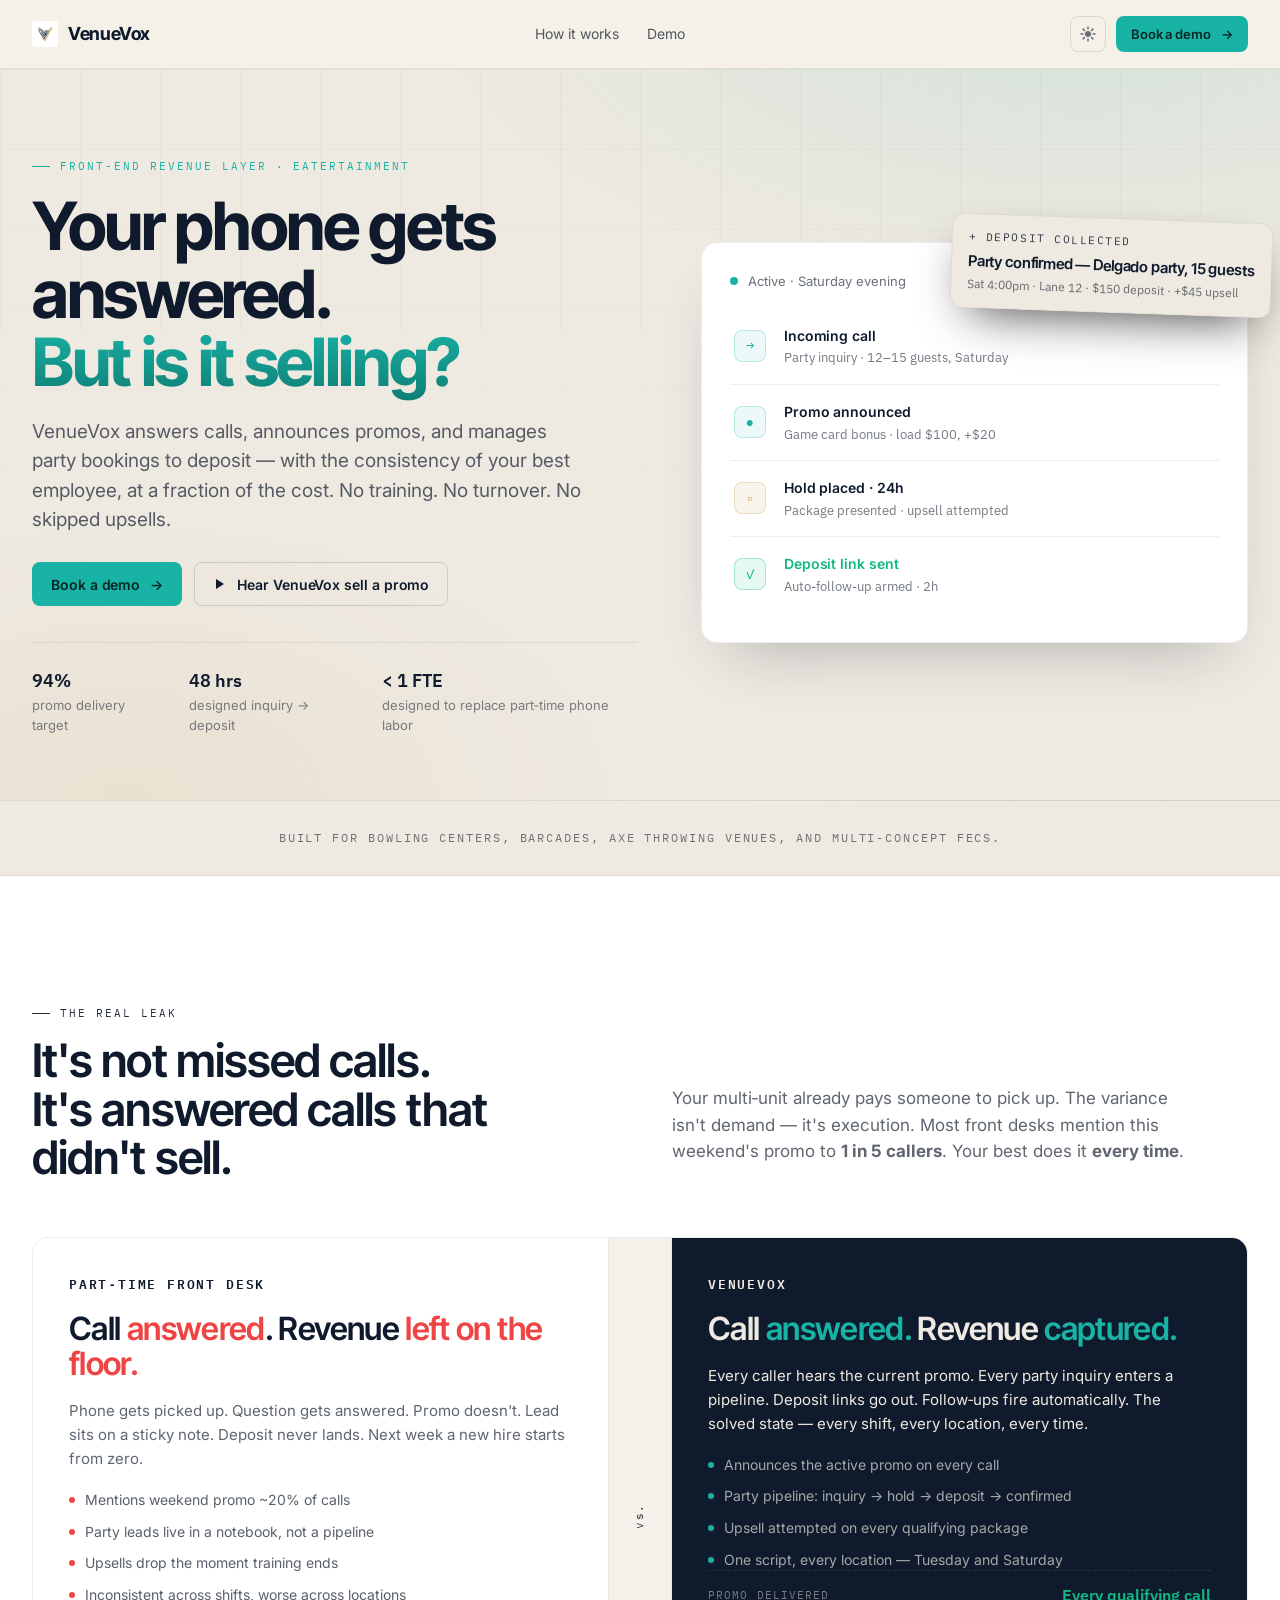
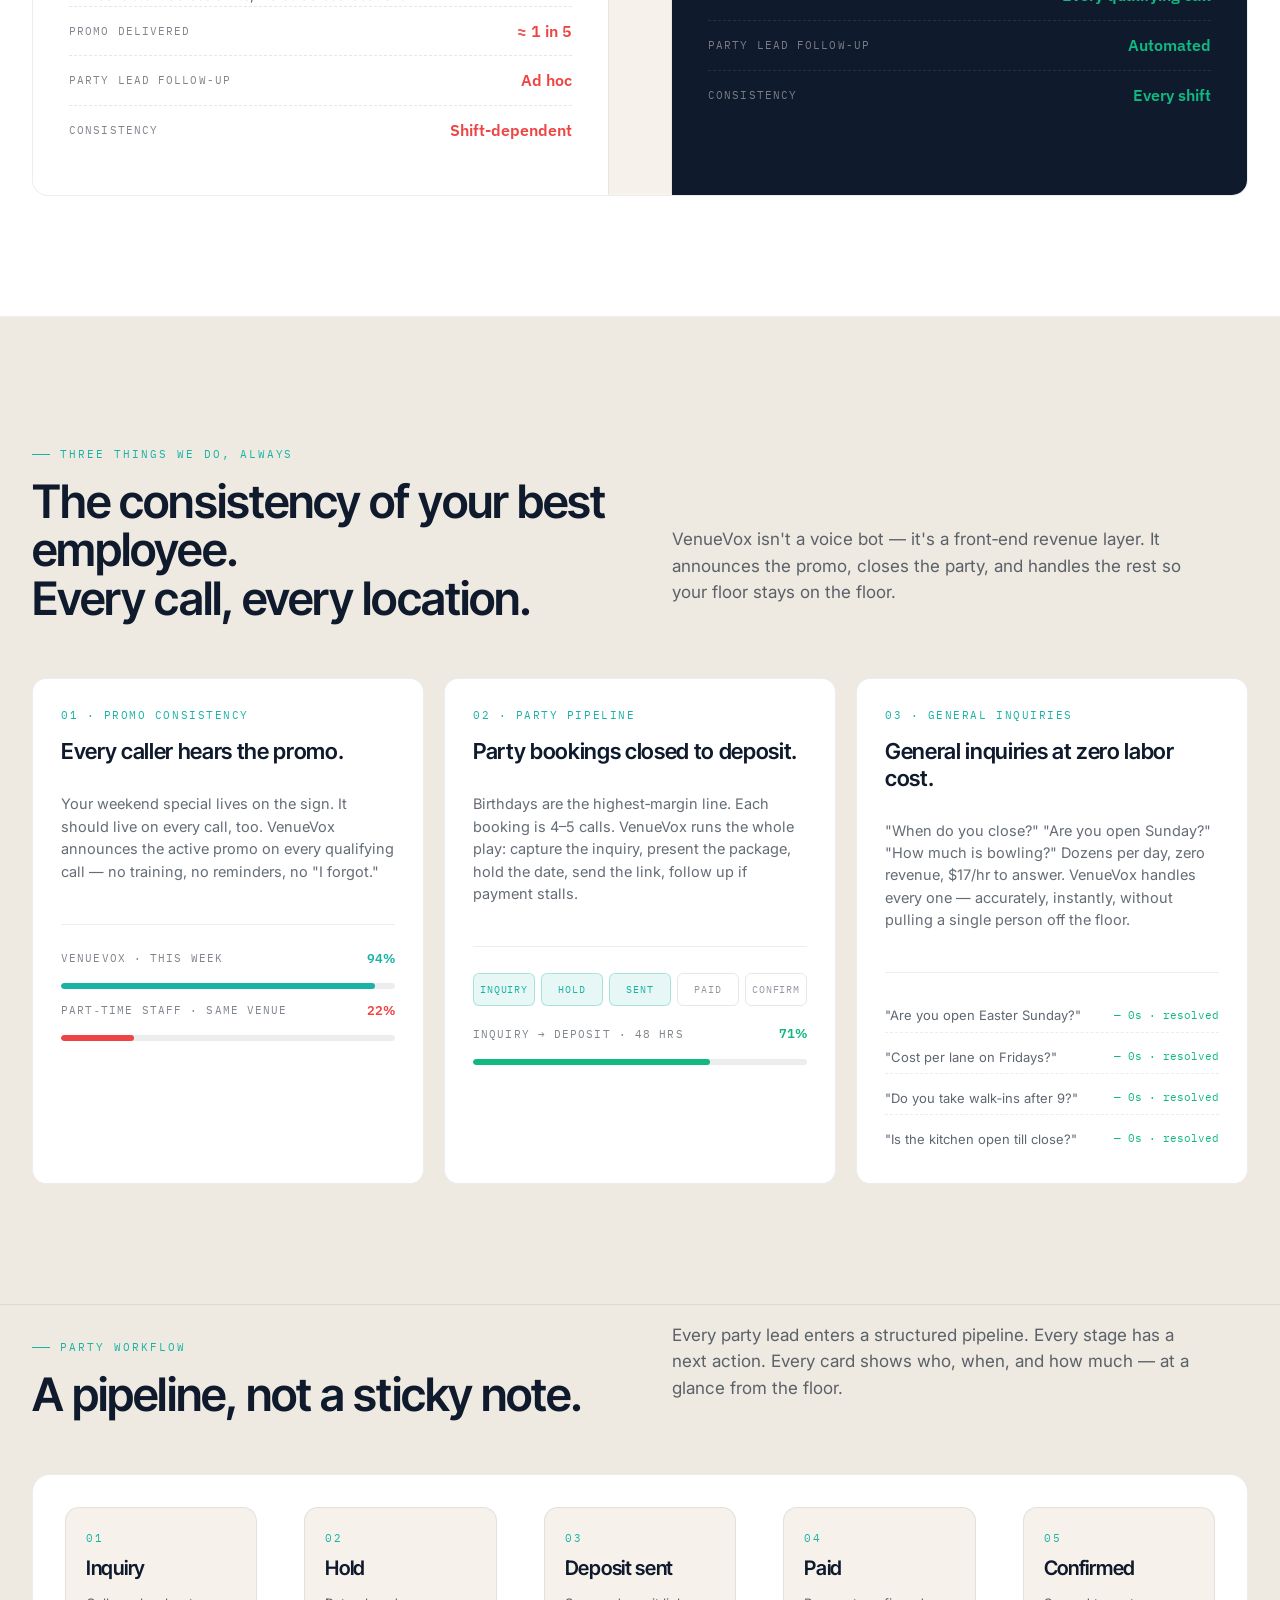
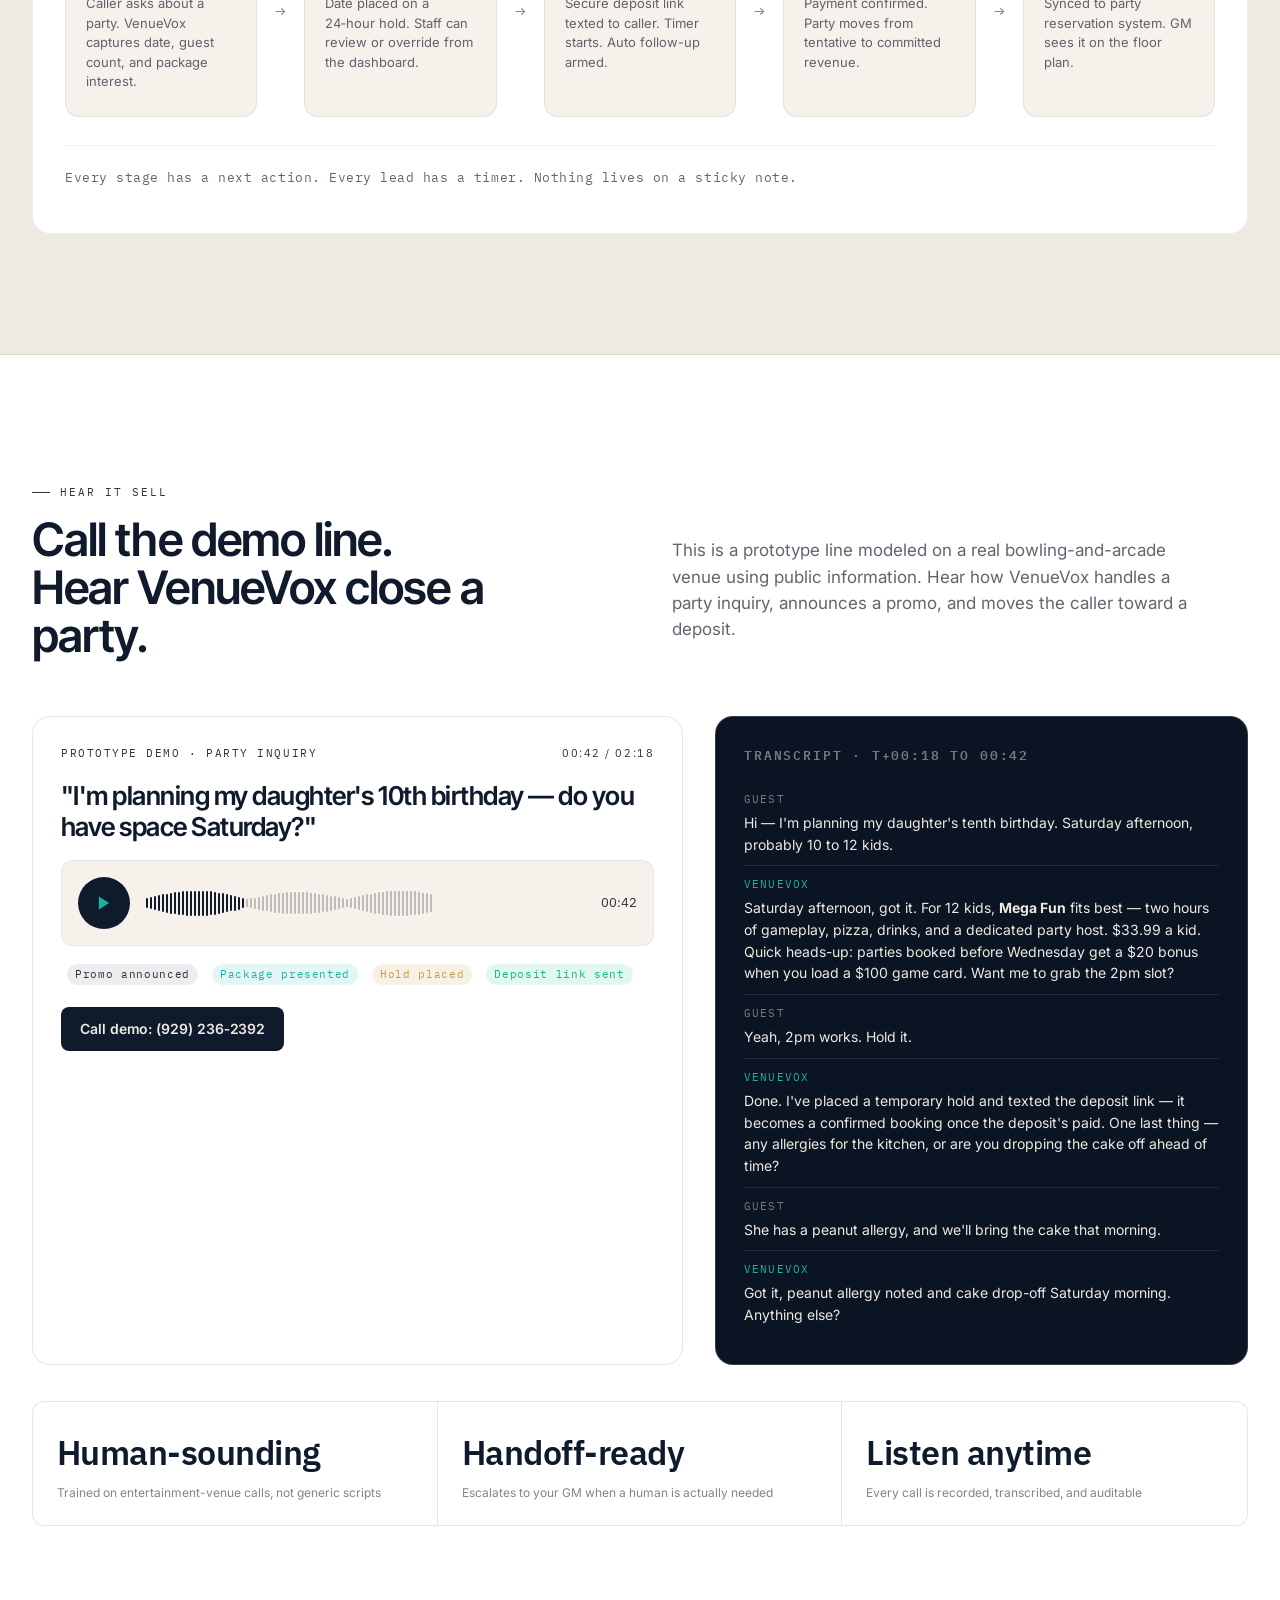
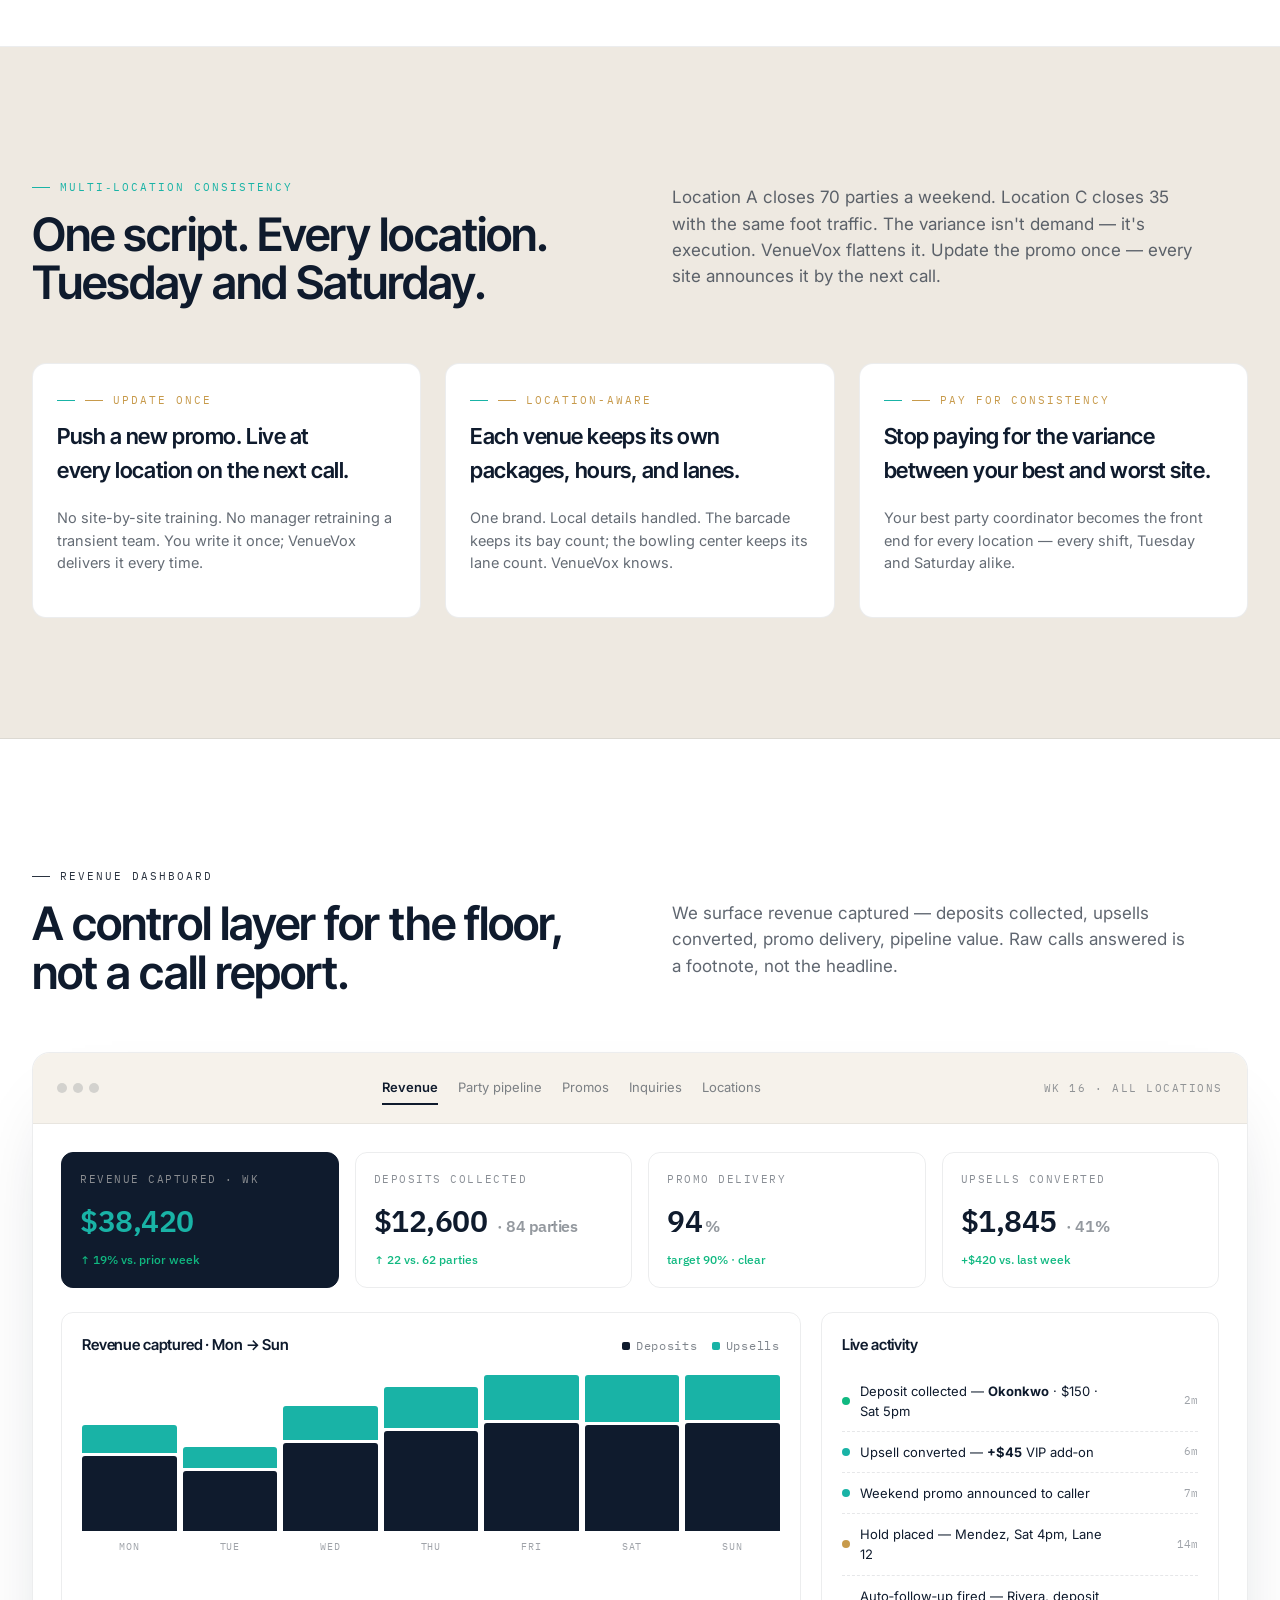
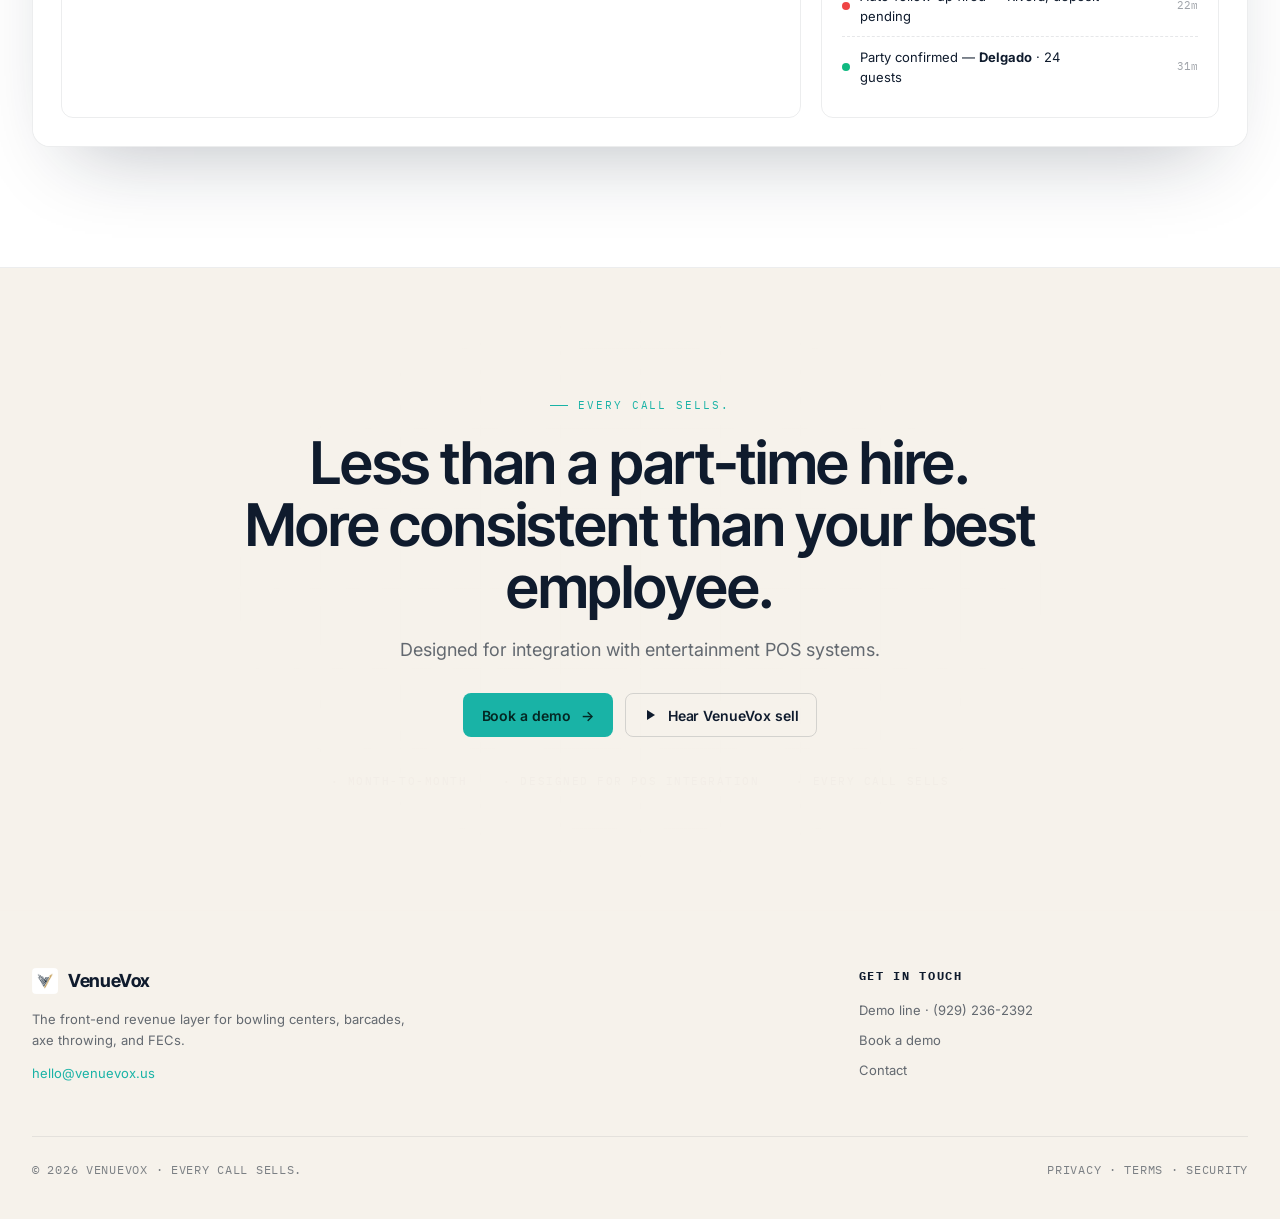
==== index.html @ cc95c21e "Update demo transcript" ====
<!doctype html>
<html lang="en">
<head>
  <meta charset="utf-8" />
  <meta name="viewport" content="width=device-width, initial-scale=1" />
  <title>VenueVox — Every call sells.</title>
  <meta name="description" content="VenueVox is the front-end revenue layer for bowling centers, barcades, axe throwing venues, and FECs. Every call gets the promo. Every party lead moves to deposit. Every question answered at zero labor cost." />

  <!-- Open Graph -->
  <meta property="og:title" content="VenueVox — Every call sells." />
  <meta property="og:description" content="The front-end revenue layer for entertainment venues. Promos announced, parties booked to deposit, inquiries handled — every call, every location." />
  <meta property="og:type" content="website" />
  <meta property="og:url" content="https://venuevox.us" />
  <meta property="og:site_name" content="VenueVox" />

  <!-- Canonical -->
  <link rel="canonical" href="https://venuevox.us" />

  <!-- Favicon -->
  <link rel="icon" href="/favicon.svg" type="image/svg+xml" />

  <!-- Fonts -->
  <link rel="preconnect" href="https://fonts.googleapis.com" />
  <link rel="preconnect" href="https://fonts.gstatic.com" crossorigin />
  <link href="https://fonts.googleapis.com/css2?family=Inter+Tight:wght@400;500;600;700;800&family=Inter:wght@400;500;600;700&family=IBM+Plex+Sans:wght@400;500;600;700&family=IBM+Plex+Mono:wght@400;500&display=swap" rel="stylesheet" />

  <!-- Stylesheet -->
  <link rel="stylesheet" href="/styles.css" />

  <!-- Cal.com Embed -->
  <script type="text/javascript">
    (function (C, A, L) { let p = function (a, ar) { a.q.push(ar); }; let d = C.document; C.Cal = C.Cal || function () { let cal = C.Cal; let ar = arguments; if (!cal.loaded) { cal.ns = {}; cal.q = cal.q || []; d.head.appendChild(d.createElement("script")).src = A; cal.loaded = true; } if (ar[0] === L) { const api = function () { p(api, arguments); }; const namespace = ar[1]; api.q = api.q || []; if(typeof namespace === "string"){cal.ns[namespace] = cal.ns[namespace] || api;p(cal.ns[namespace], ar);p(cal, ["initNamespace", namespace]);} else p(cal, ar); return;} p(cal, ar); }; })(window, "https://app.cal.com/embed/embed.js", "init");
    Cal("init", "venuevox", {origin:"https://app.cal.com"});
    Cal.ns.venuevox("ui", {"cssVarsPerTheme":{"light":{"cal-brand":"#C79A4B"}},"hideEventTypeDetails":false,"layout":"month_view"});
  </script>
</head>
<body>

<!-- ========================= NAV ========================= -->
<nav class="nav" id="nav">
  <div class="container nav-inner">
    <a class="brand" href="#" aria-label="VenueVox home">
      <span class="mark">
        <img src="/logo.png" alt="VenueVox Logo" width="26" height="26" style="border-radius: 4px; object-fit: contain;">
      </span>
      VenueVox
    </a>

    <ul class="nav-links">
      <li><a href="#pillars">How it works</a></li>
      <li><a href="#demo">Demo</a></li>
    </ul>

    <div class="nav-cta">
      <button class="icon-btn" id="themeToggle" aria-label="Toggle theme" title="Toggle light / dark mode">
        <svg class="icon-moon" width="16" height="16" viewBox="0 0 16 16" fill="none"><path d="M13 10.5A6 6 0 0 1 5.5 3c0-.4 0-.8.1-1.2A6 6 0 1 0 14.2 10.4c-.4.1-.8.1-1.2.1z" fill="currentColor"/></svg>
        <svg class="icon-sun" width="16" height="16" viewBox="0 0 16 16" fill="none" style="display:none"><circle cx="8" cy="8" r="3" fill="currentColor"/><g stroke="currentColor" stroke-width="1.5" stroke-linecap="round"><path d="M8 1v2M8 13v2M1 8h2M13 8h2M3 3l1.4 1.4M11.6 11.6L13 13M3 13l1.4-1.4M11.6 4.4L13 3"/></g></svg>
      </button>
      <button
        class="btn btn-primary btn-sm"
        data-cal-link="aqsaf/venuevox"
        data-cal-namespace="venuevox"
        data-cal-config='{"layout":"month_view","useSlotsViewOnSmallScreen":"true"}'
        id="navBookDemo"
      >Book a demo <span class="arrow">→</span></button>
    </div>
  </div>
</nav>

<!-- ========================= HERO ========================= -->
<section class="hero" id="hero">
  <div class="container hero-grid">
    <div>
      <span class="eyebrow">Front-end revenue layer · Eatertainment</span>
      <h1>Your phone gets answered.<br/><em>But is it selling?</em></h1>
      <p class="sub">
        VenueVox answers calls, announces promos, and manages party bookings to deposit —
        with the consistency of your best employee, at a fraction of the cost.
        No training. No turnover. No skipped upsells.
      </p>
      <div class="cta-row">
        <button
          class="btn btn-primary"
          data-cal-link="aqsaf/venuevox"
          data-cal-namespace="venuevox"
          data-cal-config='{"layout":"month_view","useSlotsViewOnSmallScreen":"true"}'
          id="heroBookDemo"
        >Book a demo <span class="arrow">→</span></button>
        <a class="btn btn-ghost" href="#demo">
          <svg width="14" height="14" viewBox="0 0 14 14" fill="currentColor"><path d="M3 2 L11 7 L3 12 Z"/></svg>
          Hear VenueVox sell a promo
        </a>
      </div>
      <div class="meta">
        <div><strong class="num">94%</strong>promo delivery target</div>
        <div><strong class="num">48 hrs</strong>designed inquiry → deposit</div>
        <div><strong class="num">&lt; 1 FTE</strong>designed to replace part‑time phone labor</div>
      </div>
    </div>

    <!-- Hero visual: Minimal stack -->
    <div style="position:relative">
      <div class="console minimal-hero">
        <div class="console-head">
          <div class="title"><span class="pulse"></span> Active · Saturday evening</div>
          <div class="mono" style="font-size:11px; color:var(--ink-dim); letter-spacing:.12em">VENUEVOX</div>
        </div>

        <div class="minimal-stack">
          <div class="m-row">
            <div class="m-icon teal">→</div>
            <div>
              <div class="m-k">Incoming call</div>
              <div class="m-v">Party inquiry · 12–15 guests, Saturday</div>
            </div>
          </div>
          <div class="m-row">
            <div class="m-icon teal">●</div>
            <div>
              <div class="m-k">Promo announced</div>
              <div class="m-v">Game card bonus · load $100, +$20</div>
            </div>
          </div>
          <div class="m-row">
            <div class="m-icon brass">▫</div>
            <div>
              <div class="m-k">Hold placed · 24h</div>
              <div class="m-v">Package presented · upsell attempted</div>
            </div>
          </div>
          <div class="m-row done">
            <div class="m-icon emerald">✓</div>
            <div>
              <div class="m-k">Deposit link sent</div>
              <div class="m-v">Auto-follow-up armed · 2h</div>
            </div>
          </div>
        </div>
      </div>

      <div class="float-chip">
        <div class="t">+ Deposit collected</div>
        <div class="m">Party confirmed — Delgado party, 15 guests</div>
        <div class="s">Sat 4:00pm · Lane 12 · $150 deposit · +$45 upsell</div>
      </div>
    </div>
  </div>
</section>

<!-- ========================= BUILT-FOR LINE ========================= -->
<section class="built-for">
  <div class="container">
    <p>Built for bowling centers, barcades, axe throwing venues, and multi-concept FECs.</p>
  </div>
</section>

<!-- ========================= PROBLEM REFRAME ========================= -->
<section class="section light" id="problem">
  <div class="container">
    <div class="section-head fade-in">
      <div>
        <span class="eyebrow">The real leak</span>
        <h2 style="margin-top:14px">It's not missed calls.<br/>It's answered calls that didn't sell.</h2>
      </div>
      <p>Your multi‑unit already pays someone to pick up. The variance isn't demand — it's execution. Most front desks mention this weekend's promo to <b>1 in 5 callers</b>. Your best does it <b>every time</b>.</p>
    </div>

    <div class="compare fade-in">
      <div class="compare-col bad">
        <h3>Part‑time front desk</h3>
        <div class="big">Call <em>answered</em>. Revenue <em>left on the floor.</em></div>
        <p>Phone gets picked up. Question gets answered. Promo doesn't. Lead sits on a sticky note. Deposit never lands. Next week a new hire starts from zero.</p>
        <ul>
          <li>Mentions weekend promo ~20% of calls</li>
          <li>Party leads live in a notebook, not a pipeline</li>
          <li>Upsells drop the moment training ends</li>
          <li>Inconsistent across shifts, worse across locations</li>
        </ul>
        <div class="row"><div class="k">Promo delivered</div><div class="v">≈ 1 in 5</div></div>
        <div class="row"><div class="k">Party lead follow-up</div><div class="v">Ad hoc</div></div>
        <div class="row"><div class="k">Consistency</div><div class="v">Shift-dependent</div></div>
      </div>

      <div class="compare-divider">vs.</div>

      <div class="compare-col good">
        <h3>VenueVox</h3>
        <div class="big">Call <em>answered.</em> Revenue <em>captured.</em></div>
        <p>Every caller hears the current promo. Every party inquiry enters a pipeline. Deposit links go out. Follow‑ups fire automatically. The solved state — every shift, every location, every time.</p>
        <ul>
          <li>Announces the active promo on every call</li>
          <li>Party pipeline: inquiry → hold → deposit → confirmed</li>
          <li>Upsell attempted on every qualifying package</li>
          <li>One script, every location — Tuesday and Saturday</li>
        </ul>
        <div class="row"><div class="k">Promo delivered</div><div class="v">Every qualifying call</div></div>
        <div class="row"><div class="k">Party lead follow-up</div><div class="v">Automated</div></div>
        <div class="row"><div class="k">Consistency</div><div class="v">Every shift</div></div>
      </div>
    </div>
  </div>
</section>

<!-- ========================= THREE PILLARS ========================= -->
<section class="section" id="pillars">
  <div class="container">
    <div class="section-head fade-in">
      <div>
        <span class="eyebrow">Three things we do, always</span>
        <h2 style="margin-top:14px">The consistency of your best employee.<br/>Every call, every location.</h2>
      </div>
      <p>VenueVox isn't a voice bot — it's a front‑end revenue layer. It announces the promo, closes the party, and handles the rest so your floor stays on the floor.</p>
    </div>

    <div class="pillars">
      <!-- Pillar 1 -->
      <div class="pillar fade-in">
        <div class="idx">01 · PROMO CONSISTENCY</div>
        <h3>Every caller hears the promo.</h3>
        <p>Your weekend special lives on the sign. It should live on every call, too. VenueVox announces the active promo on every qualifying call — no training, no reminders, no "I forgot."</p>
        <div class="viz">
          <div class="meter">
            <div class="label">VenueVox · this week</div>
            <div class="v num" style="color:var(--teal)">94%</div>
            <div class="bar"><i style="width:94%"></i></div>
          </div>
          <div class="meter">
            <div class="label">Part‑time staff · same venue</div>
            <div class="v num" style="color:var(--coral)">22%</div>
            <div class="bar bad"><i style="width:22%"></i></div>
          </div>
        </div>
      </div>

      <!-- Pillar 2 -->
      <div class="pillar fade-in">
        <div class="idx">02 · PARTY PIPELINE</div>
        <h3>Party bookings closed to deposit.</h3>
        <p>Birthdays are the highest‑margin line. Each booking is 4–5 calls. VenueVox runs the whole play: capture the inquiry, present the package, hold the date, send the link, follow up if payment stalls.</p>
        <div class="viz">
          <div class="pipe-mini">
            <div class="node on">Inquiry</div>
            <div class="node on">Hold</div>
            <div class="node on">Sent</div>
            <div class="node">Paid</div>
            <div class="node">Confirm</div>
          </div>
          <div class="meter" style="margin-top:12px">
            <div class="label">Inquiry → deposit · 48 hrs</div>
            <div class="v num" style="color:var(--emerald)">71%</div>
            <div class="bar"><i style="width:71%; background:var(--emerald)"></i></div>
          </div>
        </div>
      </div>

      <!-- Pillar 3 -->
      <div class="pillar fade-in">
        <div class="idx">03 · GENERAL INQUIRIES</div>
        <h3>General inquiries at zero labor cost.</h3>
        <p>"When do you close?" "Are you open Sunday?" "How much is bowling?" Dozens per day, zero revenue, $17/hr to answer. VenueVox handles every one — accurately, instantly, without pulling a single person off the floor.</p>
        <div class="viz">
          <div class="inq-list">
            <div class="row"><div class="q">"Are you open Easter Sunday?"</div><div class="a">— 0s · resolved</div></div>
            <div class="row"><div class="q">"Cost per lane on Fridays?"</div><div class="a">— 0s · resolved</div></div>
            <div class="row"><div class="q">"Do you take walk‑ins after 9?"</div><div class="a">— 0s · resolved</div></div>
            <div class="row"><div class="q">"Is the kitchen open till close?"</div><div class="a">— 0s · resolved</div></div>
          </div>
        </div>
      </div>
    </div>
  </div>
</section>

<!-- ========================= WORKFLOW / PIPELINE ========================= -->
<section class="section" id="workflow" style="padding-top:0">
  <div class="container">
    <div class="section-head fade-in">
      <div>
        <span class="eyebrow">Party workflow</span>
        <h2 style="margin-top:14px">A pipeline, not a sticky note.</h2>
      </div>
      <p>Every party lead enters a structured pipeline. Every stage has a next action. Every card shows who, when, and how much — at a glance from the floor.</p>
    </div>

    <div class="pipeline-shell fade-in">
      <div class="process">
        <div class="p-step">
          <div class="p-num">01</div>
          <div class="p-name">Inquiry</div>
          <div class="p-desc">Caller asks about a party. VenueVox captures date, guest count, and package interest.</div>
        </div>
        <div class="p-arrow">→</div>
        <div class="p-step">
          <div class="p-num">02</div>
          <div class="p-name">Hold</div>
          <div class="p-desc">Date placed on a 24‑hour hold. Staff can review or override from the dashboard.</div>
        </div>
        <div class="p-arrow">→</div>
        <div class="p-step">
          <div class="p-num">03</div>
          <div class="p-name">Deposit sent</div>
          <div class="p-desc">Secure deposit link texted to caller. Timer starts. Auto follow-up armed.</div>
        </div>
        <div class="p-arrow">→</div>
        <div class="p-step">
          <div class="p-num">04</div>
          <div class="p-name">Paid</div>
          <div class="p-desc">Payment confirmed. Party moves from tentative to committed revenue.</div>
        </div>
        <div class="p-arrow">→</div>
        <div class="p-step">
          <div class="p-num">05</div>
          <div class="p-name">Confirmed</div>
          <div class="p-desc">Synced to party reservation system. GM sees it on the floor plan.</div>
        </div>
      </div>
      <p class="process-note">Every stage has a next action. Every lead has a timer. Nothing lives on a sticky note.</p>
    </div>
  </div>
</section>

<!-- ========================= DEMO / PROOF ========================= -->
<section class="section light" id="demo">
  <div class="container">
    <div class="section-head fade-in">
      <div>
        <span class="eyebrow">Hear it sell</span>
        <h2 style="margin-top:14px">Call the demo line.<br/>Hear VenueVox close a party.</h2>
      </div>
      <p>This is a prototype line modeled on a real bowling-and-arcade venue using public information. Hear how VenueVox handles a party inquiry, announces a promo, and moves the caller toward a deposit.</p>
    </div>

    <div class="demo-grid fade-in">
      <!-- Player -->
      <div class="player">
        <div class="meta-row">
          <span>Prototype demo · Party inquiry</span>
          <span class="num">00:42 / 02:18</span>
        </div>
        <h3>"I'm planning my daughter's 10th birthday — do you have space Saturday?"</h3>

        <div class="controls">
          <button class="play-btn" id="playBtn" aria-label="Play demo">
            <svg width="18" height="18" viewBox="0 0 14 14" fill="currentColor"><path d="M3 2 L11 7 L3 12 Z"/></svg>
          </button>
          <div class="wave-static" id="wave"></div>
          <div class="time num" id="timeLabel">00:42</div>
        </div>

        <div style="display:flex; gap:8px; flex-wrap:wrap">
          <span class="tag" style="background:rgba(15,27,45,.08); color:var(--graphite)">Promo announced</span>
          <span class="tag" style="background:rgba(25,179,166,.12); color:var(--teal)">Package presented</span>
          <span class="tag" style="background:rgba(199,154,75,.14); color:var(--brass)">Hold placed</span>
          <span class="tag" style="background:rgba(16,185,129,.12); color:var(--emerald)">Deposit link sent</span>
        </div>

        <div style="display:flex; gap:12px; margin-top:4px">
          <a class="btn btn-dark" href="tel:+19292362392" id="callDemoBtn">Call demo: (929) 236‑2392</a>
        </div>
      </div>

      <!-- Transcript -->
      <div class="demo-transcript">
        <h4>Transcript · T+00:18 to 00:42</h4>
        <div class="t-row"><div class="who">Guest</div><div class="msg">Hi — I'm planning my daughter's tenth birthday. Saturday afternoon, probably 10 to 12 kids.</div></div>
        <div class="t-row"><div class="who vv">VenueVox</div><div class="msg">Saturday afternoon, got it. For 12 kids, <b>Mega Fun</b> fits best — two hours of gameplay, pizza, drinks, and a dedicated party host. $33.99 a kid. Quick heads-up: parties booked before Wednesday get a $20 bonus when you load a $100 game card. Want me to grab the 2pm slot?</div></div>
        <div class="t-row"><div class="who">Guest</div><div class="msg">Yeah, 2pm works. Hold it.</div></div>
        <div class="t-row"><div class="who vv">VenueVox</div><div class="msg">Done. I've placed a temporary hold and texted the deposit link — it becomes a confirmed booking once the deposit's paid. One last thing — any allergies for the kitchen, or are you dropping the cake off ahead of time?</div></div>
        <div class="t-row"><div class="who">Guest</div><div class="msg">She has a peanut allergy, and we'll bring the cake that morning.</div></div>
        <div class="t-row"><div class="who vv">VenueVox</div><div class="msg">Got it, peanut allergy noted and cake drop-off Saturday morning. Anything else?</div></div>
      </div>
    </div>

    <div class="proof-row fade-in" style="border-color:rgba(15,27,45,.1); background:#fff; color:var(--navy)">
      <div class="proof-item" style="border-color:rgba(15,27,45,.1)">
        <div class="v num" style="color:var(--navy)">Human-sounding</div>
        <div class="l" style="color:rgba(42,51,64,.6)">Trained on entertainment-venue calls, not generic scripts</div>
      </div>
      <div class="proof-item" style="border-color:rgba(15,27,45,.1)">
        <div class="v num" style="color:var(--navy)">Handoff-ready</div>
        <div class="l" style="color:rgba(42,51,64,.6)">Escalates to your GM when a human is actually needed</div>
      </div>
      <div class="proof-item">
        <div class="v num" style="color:var(--navy)">Listen anytime</div>
        <div class="l" style="color:rgba(42,51,64,.6)">Every call is recorded, transcribed, and auditable</div>
      </div>
    </div>
  </div>
</section>

<!-- ========================= MULTI-LOCATION ========================= -->
<section class="section" id="multi">
  <div class="container">
    <div class="section-head fade-in">
      <div>
        <span class="eyebrow">Multi‑location consistency</span>
        <h2 style="margin-top:14px">One script. Every location.<br/>Tuesday and Saturday.</h2>
      </div>
      <p>Location A closes 70 parties a weekend. Location C closes 35 with the same foot traffic. The variance isn't demand — it's execution. VenueVox flattens it. Update the promo once — every site announces it by the next call.</p>
    </div>

    <div class="multi-simple">
      <div class="ms-item fade-in">
        <div class="eyebrow" style="color:var(--brass)"><span style="background:var(--brass); width:18px; height:1px; display:inline-block"></span> Update once</div>
        <h3 style="font-size:22px; margin:10px 0 6px">Push a new promo. Live at every location on the next call.</h3>
        <p>No site-by-site training. No manager retraining a transient team. You write it once; VenueVox delivers it every time.</p>
      </div>
      <div class="ms-item fade-in">
        <div class="eyebrow" style="color:var(--brass)"><span style="background:var(--brass); width:18px; height:1px; display:inline-block"></span> Location-aware</div>
        <h3 style="font-size:22px; margin:10px 0 6px">Each venue keeps its own packages, hours, and lanes.</h3>
        <p>One brand. Local details handled. The barcade keeps its bay count; the bowling center keeps its lane count. VenueVox knows.</p>
      </div>
      <div class="ms-item fade-in">
        <div class="eyebrow" style="color:var(--brass)"><span style="background:var(--brass); width:18px; height:1px; display:inline-block"></span> Pay for consistency</div>
        <h3 style="font-size:22px; margin:10px 0 6px">Stop paying for the variance between your best and worst site.</h3>
        <p>Your best party coordinator becomes the front end for every location — every shift, Tuesday and Saturday alike.</p>
      </div>
    </div>
  </div>
</section>

<!-- ========================= DASHBOARD PREVIEW ========================= -->
<section class="section light" id="dashboard">
  <div class="container">
    <div class="section-head fade-in">
      <div>
        <span class="eyebrow">Revenue dashboard</span>
        <h2 style="margin-top:14px">A control layer for the floor,<br/>not a call report.</h2>
      </div>
      <p>We surface revenue captured — deposits collected, upsells converted, promo delivery, pipeline value. Raw calls answered is a footnote, not the headline.</p>
    </div>

    <div class="dash fade-in">
      <div class="dash-top">
        <div class="window"><i></i><i></i><i></i></div>
        <div class="tabs">
          <a class="active">Revenue</a>
          <a>Party pipeline</a>
          <a>Promos</a>
          <a>Inquiries</a>
          <a>Locations</a>
        </div>
        <div style="font-family:var(--f-mono); font-size:11px; letter-spacing:.14em; color:rgba(42,51,64,.5); text-transform:uppercase">WK 16 · All locations</div>
      </div>

      <div class="dash-body">
        <div class="dash-kpis">
          <div class="kpi accent">
            <div class="l">Revenue captured · wk</div>
            <div class="v num">$38,420</div>
            <div class="d">↑ 19% vs. prior week</div>
          </div>
          <div class="kpi">
            <div class="l">Deposits collected</div>
            <div class="v num">$12,600 <span class="u">· 84 parties</span></div>
            <div class="d">↑ 22 vs. 62 parties</div>
          </div>
          <div class="kpi">
            <div class="l">Promo delivery</div>
            <div class="v num">94<span class="u">%</span></div>
            <div class="d">target 90% · clear</div>
          </div>
          <div class="kpi">
            <div class="l">Upsells converted</div>
            <div class="v num">$1,845 <span class="u">· 41%</span></div>
            <div class="d">+$420 vs. last week</div>
          </div>
        </div>

        <div class="dash-lower">
          <div class="chart">
            <div class="chart-head">
              <h4>Revenue captured · Mon → Sun</h4>
              <div class="legend">
                <span><i style="background:var(--navy)"></i> Deposits</span>
                <span><i style="background:var(--teal)"></i> Upsells</span>
              </div>
            </div>
            <div class="chart-plot">
              <div class="bar-col"><i class="b" style="height:18%"></i><i class="a" style="height:48%"></i></div>
              <div class="bar-col"><i class="b" style="height:14%"></i><i class="a" style="height:38%"></i></div>
              <div class="bar-col"><i class="b" style="height:22%"></i><i class="a" style="height:56%"></i></div>
              <div class="bar-col"><i class="b" style="height:26%"></i><i class="a" style="height:64%"></i></div>
              <div class="bar-col"><i class="b" style="height:34%"></i><i class="a" style="height:82%"></i></div>
              <div class="bar-col"><i class="b" style="height:42%"></i><i class="a" style="height:94%"></i></div>
              <div class="bar-col"><i class="b" style="height:30%"></i><i class="a" style="height:72%"></i></div>
            </div>
            <div class="chart-x"><span>Mon</span><span>Tue</span><span>Wed</span><span>Thu</span><span>Fri</span><span>Sat</span><span>Sun</span></div>
          </div>

          <div class="activity">
            <h4>Live activity</h4>
            <div class="act-row"><span class="dot e"></span><div class="msg">Deposit collected — <b>Okonkwo</b> · $150 · Sat 5pm</div><div class="time">2m</div></div>
            <div class="act-row"><span class="dot t"></span><div class="msg">Upsell converted — <b>+$45</b> VIP add‑on</div><div class="time">6m</div></div>
            <div class="act-row"><span class="dot t"></span><div class="msg">Weekend promo announced to caller</div><div class="time">7m</div></div>
            <div class="act-row"><span class="dot b"></span><div class="msg">Hold placed — Mendez, Sat 4pm, Lane 12</div><div class="time">14m</div></div>
            <div class="act-row"><span class="dot c"></span><div class="msg">Auto‑follow‑up fired — Rivera, deposit pending</div><div class="time">22m</div></div>
            <div class="act-row"><span class="dot e"></span><div class="msg">Party confirmed — <b>Delgado</b> · 24 guests</div><div class="time">31m</div></div>
          </div>
        </div>
      </div>
    </div>
  </div>
</section>

<!-- ========================= FINAL CTA ========================= -->
<section class="final-cta" id="pricing">
  <div class="container" style="position:relative">
    <span class="eyebrow">Every call sells.</span>
    <h2>Less than a part‑time hire.<br/>More consistent than your best employee.</h2>
    <p>Designed for integration with entertainment POS systems.</p>
    <div class="cta-row">
      <button
        class="btn btn-primary"
        data-cal-link="aqsaf/venuevox"
        data-cal-namespace="venuevox"
        data-cal-config='{"layout":"month_view","useSlotsViewOnSmallScreen":"true"}'
        id="ctaBookDemo"
      >Book a demo <span class="arrow">→</span></button>
      <a class="btn btn-ghost" href="tel:+19292362392">
        <svg width="14" height="14" viewBox="0 0 14 14" fill="currentColor"><path d="M3 2 L11 7 L3 12 Z"/></svg>
        Hear VenueVox sell
      </a>
    </div>
    <div style="margin-top:36px; display:flex; gap:36px; justify-content:center; flex-wrap:wrap; color:var(--ink-dim); font-family:var(--f-mono); font-size:11px; letter-spacing:.14em; text-transform:uppercase">
      <span>· Month-to-month</span>
      <span>· Designed for POS integration</span>
      <span>· Every call sells</span>
    </div>
  </div>
</section>

<!-- ========================= FOOTER ========================= -->
<footer>
  <div class="container">
    <div class="foot-top">
      <div>
        <a class="brand footer-brand" href="#">
          <span class="mark">
            <img src="/logo.png" alt="VenueVox Logo" width="26" height="26" style="border-radius: 4px; object-fit: contain;">
          </span>
          VenueVox
        </a>
        <p style="max-width:380px; margin-top:14px; font-size:13px; line-height:1.55">The front-end revenue layer for bowling centers, barcades, axe throwing, and FECs.</p>
        <p style="margin-top:10px; font-size:13px"><a href="mailto:hello@venuevox.us" style="color:var(--teal)">hello@venuevox.us</a></p>
      </div>
      <div>
        <h5>Get in touch</h5>
        <ul>
          <li><a href="tel:+19292362392">Demo line · (929) 236-2392</a></li>
          <li><a
            href="#"
            data-cal-link="aqsaf/venuevox"
            data-cal-namespace="venuevox"
            data-cal-config='{"layout":"month_view","useSlotsViewOnSmallScreen":"true"}'
          >Book a demo</a></li>
          <li><a href="mailto:hello@venuevox.us">Contact</a></li>
        </ul>
      </div>
    </div>
    <div class="foot-bottom">
      <span>© 2026 VenueVox · Every call sells.</span>
      <span>Privacy · Terms · Security</span>
    </div>
  </div>
</footer>

<!-- Script -->
<script src="/script.js"></script>

</body>
</html>
---- styles.css ----
/* ============================================================
   VenueVox — Design System & Component Styles
   ============================================================ */

/* ===================== DESIGN TOKENS ===================== */
:root {
  /* ── Palette ── */
  --navy:       #0F1B2D;
  --navy-2:     #0B1422;
  --graphite:   #2A3340;
  --teal:       #19B3A6;
  --teal-soft:  rgba(25,179,166,.12);
  --brass:      #C79A4B;
  --stone:      #EEE9E1;
  --stone-2:    #F6F2EB;
  --emerald:    #10B981;
  --coral:      #EF4444;

  /* ── Semantic colors (dark default) ── */
  --line:       rgba(238,233,225,.10);
  --line-2:     rgba(238,233,225,.18);
  --ink:        #EEE9E1;
  --ink-mute:   rgba(238,233,225,.68);
  --ink-dim:    rgba(238,233,225,.48);

  /* ── Typography ── */
  --f-display:  "Inter Tight", ui-sans-serif, system-ui, sans-serif;
  --f-sans:     "Inter", ui-sans-serif, system-ui, sans-serif;
  --f-num:      "IBM Plex Sans", ui-sans-serif, system-ui, sans-serif;
  --f-mono:     "IBM Plex Mono", ui-monospace, monospace;

  /* ── Spacing scale (8pt grid) ── */
  --sp-1: 4px;
  --sp-2: 8px;
  --sp-3: 12px;
  --sp-4: 16px;
  --sp-5: 20px;
  --sp-6: 24px;
  --sp-7: 28px;
  --sp-8: 32px;
  --sp-10: 40px;
  --sp-12: 48px;
  --sp-16: 64px;
  --sp-20: 80px;
  --sp-30: 120px;

  /* ── Radius ── */
  --r-sm: 6px;
  --r-md: 8px;
  --r-lg: 12px;
  --r-xl: 14px;
  --r-2xl: 16px;
  --r-3xl: 18px;
  --r-full: 999px;
}

/* ===================== RESET & GLOBALS ===================== */
*, *::before, *::after { box-sizing: border-box; }
html, body { margin: 0; padding: 0; }

body {
  font-family: var(--f-sans);
  color: var(--ink);
  background: var(--navy);
  -webkit-font-smoothing: antialiased;
  text-rendering: optimizeLegibility;
  font-size: 16px;
  line-height: 1.55;
}

h1, h2, h3, h4 {
  font-family: var(--f-display);
  letter-spacing: -.02em;
  margin: 0;
  font-weight: 600;
}
h1 { letter-spacing: -.035em; font-weight: 700; }

a { color: inherit; text-decoration: none; }
button { font-family: inherit; }
img { max-width: 100%; display: block; }

/* ── Utility classes ── */
.num  { font-family: var(--f-num);  font-variant-numeric: tabular-nums; }
.mono { font-family: var(--f-mono); }

.container {
  max-width: 1280px;
  margin: 0 auto;
  padding: 0 var(--sp-8);
}

.eyebrow {
  font-family: var(--f-mono);
  font-size: 11px;
  text-transform: uppercase;
  letter-spacing: .18em;
  color: var(--teal);
  display: inline-flex;
  align-items: center;
  gap: 10px;
}
.eyebrow::before {
  content: "";
  width: 18px;
  height: 1px;
  background: var(--teal);
  display: inline-block;
}

/* ===================== NAV ===================== */
.nav {
  position: sticky;
  top: 0;
  z-index: 40;
  background: rgba(15,27,45,.75);
  backdrop-filter: saturate(140%) blur(14px);
  -webkit-backdrop-filter: saturate(140%) blur(14px);
  border-bottom: 1px solid var(--line);
}
.nav-inner {
  display: flex;
  align-items: center;
  justify-content: space-between;
  height: 68px;
}

.brand {
  display: flex;
  align-items: center;
  gap: 10px;
  font-family: var(--f-display);
  font-weight: 700;
  letter-spacing: -.02em;
  font-size: 18px;
}
.brand .mark {
  width: 26px;
  height: 26px;
  position: relative;
  display: inline-flex;
  align-items: center;
  justify-content: center;
}
.brand .mark svg { display: block; }

.nav-links {
  list-style: none;
  display: flex;
  gap: 28px;
  padding: 0;
  margin: 0;
  font-size: 14px;
  color: var(--ink-mute);
  align-items: center;
}
.nav-links a:hover { color: var(--ink); }

.nav-cta {
  display: flex;
  align-items: center;
  gap: 10px;
}

/* ===================== BUTTONS ===================== */
.btn {
  display: inline-flex;
  align-items: center;
  gap: 10px;
  height: 44px;
  padding: 0 18px;
  border-radius: var(--r-md);
  font-size: 14px;
  font-weight: 600;
  letter-spacing: -.005em;
  border: 1px solid transparent;
  cursor: pointer;
  transition: transform .15s ease, background .2s ease, border-color .2s ease, color .2s ease;
}
.btn:hover { transform: translateY(-1px); }

.btn-primary {
  background: var(--teal);
  color: #042723;
}
.btn-primary:hover { background: #22c8ba; }

.btn-ghost {
  background: transparent;
  color: var(--ink);
  border-color: var(--line-2);
}
.btn-ghost:hover {
  border-color: var(--ink);
  background: rgba(238,233,225,.04);
}

.btn-dark {
  background: var(--navy);
  color: var(--ink);
}

.btn-sm {
  height: 36px;
  padding: 0 14px;
  font-size: 13px;
}

.btn .arrow {
  display: inline-block;
  transition: transform .2s;
}
.btn:hover .arrow { transform: translateX(2px); }

/* ── Icon button (theme toggle) ── */
.icon-btn {
  width: 36px;
  height: 36px;
  display: flex;
  align-items: center;
  justify-content: center;
  border-radius: var(--r-md);
  border: 1px solid var(--line-2);
  background: transparent;
  color: var(--ink-mute);
  cursor: pointer;
  transition: all .2s;
}
.icon-btn:hover {
  color: var(--ink);
  border-color: var(--ink-mute);
}

/* ===================== HERO ===================== */
.hero {
  position: relative;
  padding: 80px 0 64px;
  overflow: hidden;
  border-bottom: 1px solid var(--line);
  background:
    radial-gradient(1100px 500px at 85% -10%, rgba(25,179,166,.12), transparent 60%),
    radial-gradient(700px 400px at 10% 100%, rgba(199,154,75,.06), transparent 70%),
    linear-gradient(180deg, var(--navy) 0%, var(--navy-2) 100%);
}
.hero::before {
  content: "";
  position: absolute;
  inset: 0;
  pointer-events: none;
  background-image:
    linear-gradient(to right, rgba(238,233,225,.04) 1px, transparent 1px),
    linear-gradient(to bottom, rgba(238,233,225,.04) 1px, transparent 1px);
  background-size: 80px 80px;
  mask-image: linear-gradient(180deg, rgba(0,0,0,.6), rgba(0,0,0,0) 85%);
  -webkit-mask-image: linear-gradient(180deg, rgba(0,0,0,.6), rgba(0,0,0,0) 85%);
}

.hero-grid {
  display: grid;
  grid-template-columns: 1.05fr .95fr;
  gap: 64px;
  align-items: center;
  position: relative;
}

.hero h1 {
  font-size: clamp(44px, 5.2vw, 76px);
  line-height: 1.02;
  margin: 18px 0 20px;
}
.hero h1 em {
  font-style: normal;
  background: linear-gradient(180deg, #2fd7c7, #19B3A6);
  -webkit-background-clip: text;
  background-clip: text;
  color: transparent;
}

.hero p.sub {
  font-size: 19px;
  line-height: 1.55;
  color: var(--ink-mute);
  max-width: 560px;
}

.hero .cta-row {
  display: flex;
  gap: 12px;
  margin-top: 28px;
  flex-wrap: wrap;
}

.hero .meta {
  display: flex;
  gap: 28px;
  margin-top: 36px;
  padding-top: 24px;
  border-top: 1px solid var(--line);
  color: var(--ink-dim);
  font-size: 13px;
}
.hero .meta strong {
  color: var(--ink);
  font-family: var(--f-num);
  font-weight: 600;
  font-size: 18px;
  display: block;
}

/* ===================== HERO VISUAL: Minimal Console ===================== */
.console {
  position: relative;
  border: 1px solid var(--line-2);
  border-radius: var(--r-2xl);
  background: linear-gradient(180deg, rgba(238,233,225,.025), rgba(238,233,225,.01));
  padding: 22px;
  box-shadow:
    0 1px 0 rgba(255,255,255,.04) inset,
    0 40px 80px -30px rgba(0,0,0,.6),
    0 0 0 1px rgba(25,179,166,.05);
}
.console-head {
  display: flex;
  align-items: center;
  justify-content: space-between;
  margin-bottom: 18px;
}
.console-head .title {
  display: flex;
  align-items: center;
  gap: 10px;
  font-size: 13px;
  color: var(--ink-mute);
}

/* ── Pulse dot ── */
.pulse {
  width: 8px;
  height: 8px;
  border-radius: 50%;
  background: var(--teal);
  box-shadow: 0 0 0 0 rgba(25,179,166,.6);
  animation: pulse 2s infinite;
}
@keyframes pulse {
  0%   { box-shadow: 0 0 0 0 rgba(25,179,166,.5); }
  70%  { box-shadow: 0 0 0 10px rgba(25,179,166,0); }
  100% { box-shadow: 0 0 0 0 rgba(25,179,166,0); }
}

/* ── Minimal hero stack ── */
.minimal-hero { padding: 28px 28px 30px; }
.minimal-stack { display: grid; gap: 0; }

.m-row {
  display: grid;
  grid-template-columns: 36px 1fr;
  gap: 14px;
  align-items: center;
  padding: 16px 4px;
  border-bottom: 1px solid var(--line);
}
.m-row:last-child { border-bottom: none; }

.m-icon {
  width: 32px;
  height: 32px;
  border-radius: var(--r-md);
  display: flex;
  align-items: center;
  justify-content: center;
  font-size: 14px;
  font-family: var(--f-mono);
  border: 1px solid var(--line-2);
}
.m-icon.teal    { color: var(--teal);    background: rgba(25,179,166,.08);  border-color: rgba(25,179,166,.25); }
.m-icon.brass   { color: var(--brass);   background: rgba(199,154,75,.1);   border-color: rgba(199,154,75,.28); }
.m-icon.emerald { color: var(--emerald); background: rgba(16,185,129,.1);   border-color: rgba(16,185,129,.3);  }

.m-k {
  font-size: 14px;
  font-weight: 600;
  letter-spacing: -.005em;
}
.m-v {
  font-size: 12.5px;
  color: var(--ink-mute);
  font-family: var(--f-num);
  margin-top: 2px;
}
.m-row.done .m-k { color: var(--emerald); }

/* ── Floating pipeline chip ── */
.float-chip {
  position: absolute;
  right: -24px;
  top: -24px;
  background: var(--stone);
  color: var(--navy);
  border-radius: var(--r-lg);
  padding: 14px 16px;
  min-width: 220px;
  box-shadow: 0 20px 50px -20px rgba(0,0,0,.8);
  border: 1px solid rgba(0,0,0,.06);
  transform: rotate(2deg);
}
.float-chip .t {
  font-size: 11px;
  font-family: var(--f-mono);
  letter-spacing: .14em;
  text-transform: uppercase;
  color: var(--graphite);
  margin-bottom: 6px;
}
.float-chip .m {
  font-family: var(--f-display);
  font-weight: 600;
  font-size: 15px;
  letter-spacing: -.01em;
  line-height: 1.3;
}
.float-chip .s {
  font-size: 12px;
  color: rgba(42,51,64,.7);
  margin-top: 4px;
  font-family: var(--f-num);
}

/* ===================== BUILT-FOR LINE ===================== */
.built-for {
  padding: 28px 0;
  border-bottom: 1px solid var(--line);
  text-align: center;
}
.built-for p {
  font-family: var(--f-mono);
  font-size: 12px;
  letter-spacing: .16em;
  text-transform: uppercase;
  color: var(--ink-dim);
  margin: 0;
}

/* ===================== SECTIONS ===================== */
.section {
  padding: var(--sp-30) 0;
  border-bottom: 1px solid var(--line);
  position: relative;
}

.section.light {
  background: var(--stone);
  color: var(--navy);
  border-color: rgba(15,27,45,.08);
}
.section.light .eyebrow       { color: var(--graphite); }
.section.light .eyebrow::before { background: var(--graphite); }
.section.light h2,
.section.light h3              { color: var(--navy); }
.section.light p               { color: rgba(42,51,64,.75); }

.section-head {
  display: grid;
  grid-template-columns: 1fr 1fr;
  gap: 64px;
  align-items: end;
  margin-bottom: 56px;
}
.section-head h2 {
  font-size: clamp(34px, 3.6vw, 52px);
  line-height: 1.05;
  max-width: 720px;
}
.section-head p {
  font-size: 17px;
  line-height: 1.55;
  color: var(--ink-mute);
  max-width: 520px;
}

/* ===================== PROBLEM REFRAME (Compare) ===================== */
.compare {
  display: grid;
  grid-template-columns: 1fr 64px 1fr;
  gap: 0;
  align-items: stretch;
  border: 1px solid rgba(15,27,45,.08);
  border-radius: var(--r-2xl);
  overflow: hidden;
  background: #fff;
}
.compare-col { padding: 36px 36px 40px; }
.compare-col.bad { background: #fff; }
.compare-col.good { background: var(--navy); color: var(--ink); }
.compare-col p {
  font-size: 15px;
  line-height: 1.6;
  color: rgba(42,51,64,.82);
  margin-top: 12px;
}
.compare-col.good p { color: var(--ink); font-weight: 400; }

.compare-divider {
  background: var(--stone-2);
  display: flex;
  align-items: center;
  justify-content: center;
  font-family: var(--f-mono);
  font-size: 11px;
  letter-spacing: .14em;
  color: var(--graphite);
  writing-mode: vertical-rl;
  transform: rotate(180deg);
  border-left: 1px solid rgba(15,27,45,.06);
  border-right: 1px solid rgba(15,27,45,.06);
}

.compare h3 {
  font-size: 13px;
  font-family: var(--f-mono);
  letter-spacing: .14em;
  text-transform: uppercase;
  margin-bottom: 16px;
}
.compare .big {
  font-family: var(--f-display);
  font-size: 32px;
  letter-spacing: -.02em;
  line-height: 1.1;
  font-weight: 600;
  margin-bottom: 18px;
}
.compare .big em { font-style: normal; }
.compare-col.bad .big em  { color: var(--coral); }
.compare-col.good .big em { color: var(--teal);  }

.compare ul {
  list-style: none;
  padding: 0;
  margin: 18px 0 0;
  display: grid;
  gap: 10px;
}
.compare li {
  font-size: 14px;
  display: flex;
  gap: 10px;
  align-items: flex-start;
  color: rgba(42,51,64,.78);
}
.compare-col.good li { color: var(--ink-mute); }

.compare li::before {
  content: "";
  width: 6px;
  height: 6px;
  border-radius: 50%;
  background: var(--coral);
  margin-top: 8px;
  flex: 0 0 6px;
}
.compare-col.good li::before { background: var(--teal); }

.compare .row {
  display: grid;
  grid-template-columns: 1fr auto;
  align-items: center;
  padding: 12px 0;
  border-top: 1px dashed rgba(15,27,45,.1);
  font-size: 13px;
}
.compare-col.good .row { border-color: rgba(238,233,225,.1); }

.compare .row .k {
  color: rgba(42,51,64,.6);
  font-family: var(--f-mono);
  font-size: 11px;
  letter-spacing: .1em;
  text-transform: uppercase;
}
.compare-col.good .row .k { color: var(--ink-dim); }

.compare .row .v {
  font-family: var(--f-num);
  font-weight: 600;
  font-size: 16px;
}
.compare-col.bad  .v { color: var(--coral); }
.compare-col.good .v { color: var(--emerald); }

/* ===================== THREE PILLARS ===================== */
.pillars {
  display: grid;
  grid-template-columns: repeat(3, 1fr);
  gap: 20px;
}
.pillar {
  border: 1px solid var(--line-2);
  border-radius: var(--r-xl);
  padding: 28px;
  background: linear-gradient(180deg, rgba(238,233,225,.03), rgba(238,233,225,.01));
  display: flex;
  flex-direction: column;
  gap: 14px;
  position: relative;
  overflow: hidden;
}
.pillar .idx {
  font-family: var(--f-mono);
  font-size: 11px;
  letter-spacing: .14em;
  color: var(--teal);
}
.pillar h3 {
  font-size: 22px;
  line-height: 1.2;
  letter-spacing: -.015em;
}
.pillar p {
  color: var(--ink-mute);
  font-size: 14.5px;
  line-height: 1.55;
}

.pillar .viz {
  margin-top: 12px;
  border-top: 1px solid var(--line);
  padding-top: 18px;
}

/* ── Meter bars ── */
.meter {
  display: grid;
  grid-template-columns: 1fr auto;
  align-items: center;
  gap: 10px;
  padding: 6px 0;
  font-size: 13px;
}
.meter .bar {
  height: 6px;
  border-radius: 3px;
  background: rgba(238,233,225,.08);
  overflow: hidden;
  width: 100%;
  grid-column: 1 / 3;
  margin-top: 4px;
}
.meter .bar > i {
  display: block;
  height: 100%;
  background: var(--teal);
  border-radius: 3px;
}
.meter .bar.bad > i { background: var(--coral); }
.meter .label {
  color: var(--ink-mute);
  font-family: var(--f-mono);
  font-size: 11px;
  letter-spacing: .1em;
  text-transform: uppercase;
}
.meter .v {
  font-family: var(--f-num);
  font-weight: 600;
}

/* ── Pipeline mini visual ── */
.pipe-mini {
  display: grid;
  grid-template-columns: repeat(5, 1fr);
  gap: 6px;
  margin-top: 8px;
}
.pipe-mini .node {
  border: 1px solid var(--line);
  border-radius: var(--r-sm);
  padding: 8px 6px;
  font-family: var(--f-mono);
  font-size: 10px;
  letter-spacing: .08em;
  text-transform: uppercase;
  text-align: center;
  color: var(--ink-dim);
}
.pipe-mini .node.on {
  background: rgba(25,179,166,.12);
  color: var(--teal);
  border-color: rgba(25,179,166,.3);
}

/* ── Inquiry viz ── */
.inq-list { display: grid; gap: 8px; margin-top: 8px; }
.inq-list .row {
  display: grid;
  grid-template-columns: 1fr auto;
  align-items: center;
  font-size: 13px;
  padding: 6px 0;
  border-bottom: 1px dashed rgba(238,233,225,.08);
}
.inq-list .row:last-child { border-bottom: none; }
.inq-list .row .q { color: var(--ink-mute); }
.inq-list .row .a {
  color: var(--emerald);
  font-family: var(--f-mono);
  font-size: 11px;
}

/* ===================== WORKFLOW / PIPELINE ===================== */
.pipeline-shell {
  border-radius: var(--r-3xl);
  border: 1px solid var(--line-2);
  background: linear-gradient(180deg, rgba(238,233,225,.03), rgba(238,233,225,.01));
  padding: var(--sp-8);
}

.process {
  display: grid;
  grid-template-columns: 1fr auto 1fr auto 1fr auto 1fr auto 1fr;
  gap: 18px;
  align-items: stretch;
}
.p-step {
  border: 1px solid var(--line-2);
  border-radius: var(--r-xl);
  padding: 22px 20px 24px;
  background: rgba(238,233,225,.02);
  display: flex;
  flex-direction: column;
  gap: 6px;
}
.p-num {
  font-family: var(--f-mono);
  font-size: 11px;
  letter-spacing: .18em;
  color: var(--teal);
}
.p-name {
  font-family: var(--f-display);
  font-size: 20px;
  font-weight: 600;
  letter-spacing: -.015em;
}
.p-desc {
  font-size: 13px;
  line-height: 1.5;
  color: var(--ink-mute);
  margin-top: 4px;
}
.p-arrow {
  display: flex;
  align-items: center;
  justify-content: center;
  color: var(--ink-dim);
  font-size: 18px;
  font-family: var(--f-mono);
}

.process-note {
  margin-top: 28px;
  padding-top: 22px;
  border-top: 1px solid var(--line);
  font-size: 13px;
  color: var(--ink-mute);
  font-family: var(--f-mono);
  letter-spacing: .04em;
}

/* ===================== DEMO / PROOF ===================== */
.demo-grid {
  display: grid;
  grid-template-columns: 1.1fr .9fr;
  gap: 32px;
  align-items: stretch;
}

.player {
  border: 1px solid rgba(15,27,45,.1);
  border-radius: var(--r-3xl);
  padding: 28px;
  background: #fff;
  color: var(--navy);
  display: flex;
  flex-direction: column;
  gap: 18px;
  position: relative;
  overflow: hidden;
}
.player .meta-row {
  display: flex;
  justify-content: space-between;
  align-items: center;
  font-family: var(--f-mono);
  font-size: 11px;
  letter-spacing: .14em;
  text-transform: uppercase;
  color: var(--graphite);
}
.player h3 {
  font-size: 26px;
  letter-spacing: -.02em;
  line-height: 1.2;
  color: var(--navy);
}
.player .controls {
  display: flex;
  align-items: center;
  gap: 16px;
  padding: 16px;
  border-radius: var(--r-lg);
  background: var(--stone-2);
  border: 1px solid rgba(15,27,45,.06);
}

.play-btn {
  width: 52px;
  height: 52px;
  border-radius: 50%;
  border: none;
  cursor: pointer;
  background: var(--navy);
  color: var(--teal);
  display: flex;
  align-items: center;
  justify-content: center;
  flex: 0 0 52px;
  transition: background .2s;
}
.play-btn:hover { background: var(--graphite); }

.wave-static {
  display: flex;
  gap: 2px;
  align-items: center;
  height: 28px;
  flex: 1;
}
.wave-static span {
  display: block;
  width: 2px;
  background: rgba(15,27,45,.25);
  border-radius: 1px;
}

.time {
  font-family: var(--f-num);
  font-size: 13px;
  color: var(--graphite);
  min-width: 86px;
  text-align: right;
}

/* Tags */
.tag {
  display: inline-block;
  padding: 2px 8px;
  border-radius: var(--r-full);
  font-size: 11px;
  font-family: var(--f-mono);
  letter-spacing: .06em;
  background: rgba(25,179,166,.12);
  color: var(--teal);
  margin-left: 6px;
}
.tag.brass { background: rgba(199,154,75,.14); color: var(--brass); }

/* Demo transcript */
.demo-transcript {
  border: 1px solid var(--line-2);
  border-radius: var(--r-3xl);
  padding: 28px;
  background: var(--navy-2);
}
.demo-transcript h4 {
  font-size: 13px;
  font-family: var(--f-mono);
  letter-spacing: .14em;
  text-transform: uppercase;
  color: var(--ink-dim);
  margin-bottom: 16px;
}
.demo-transcript .t-row {
  padding: 10px 0;
  border-bottom: 1px solid var(--line);
  font-size: 14px;
  line-height: 1.55;
}
.demo-transcript .t-row:last-child { border-bottom: none; }
.demo-transcript .who {
  font-family: var(--f-mono);
  font-size: 11px;
  letter-spacing: .1em;
  text-transform: uppercase;
  color: var(--ink-dim);
  margin-bottom: 4px;
}
.demo-transcript .who.vv { color: var(--teal); }
.demo-transcript .msg    { color: var(--ink);  }

/* Proof row */
.proof-row {
  display: grid;
  grid-template-columns: repeat(3, 1fr);
  gap: 0;
  margin-top: 36px;
  border: 1px solid var(--line-2);
  border-radius: var(--r-lg);
  overflow: hidden;
}
.proof-item {
  padding: 24px;
  border-right: 1px solid var(--line-2);
}
.proof-item:last-child { border-right: none; }
.proof-item .v {
  font-family: var(--f-num);
  font-size: 34px;
  font-weight: 600;
  letter-spacing: -.015em;
}
.proof-item .v .u {
  font-size: 18px;
  color: var(--ink-dim);
  margin-left: 2px;
}
.proof-item .l {
  font-size: 12px;
  color: var(--ink-mute);
  margin-top: 6px;
  line-height: 1.4;
}

/* ===================== MULTI-LOCATION ===================== */
.multi-simple {
  display: grid;
  grid-template-columns: repeat(3, 1fr);
  gap: 24px;
  align-items: stretch;
}
.ms-item {
  padding: 28px 24px;
  border: 1px solid var(--line-2);
  border-radius: var(--r-xl);
  background: rgba(238,233,225,.02);
  display: flex;
  flex-direction: column;
}
.ms-item h3 { text-wrap: balance; }
.ms-item p  { color: var(--ink-mute); font-size: 14.5px; }

/* ===================== DASHBOARD PREVIEW ===================== */
.dash {
  border: 1px solid rgba(15,27,45,.08);
  border-radius: var(--r-3xl);
  overflow: hidden;
  background: #fff;
  box-shadow: 0 40px 80px -40px rgba(15,27,45,.3);
}
.dash-top {
  padding: 18px 24px;
  border-bottom: 1px solid rgba(15,27,45,.06);
  display: flex;
  align-items: center;
  justify-content: space-between;
  background: var(--stone-2);
}
.dash-top .tabs    { display: flex; gap: 20px; }
.dash-top .tabs a  { font-size: 13px; color: rgba(42,51,64,.6); padding: 6px 0; }
.dash-top .tabs a.active {
  color: var(--navy);
  font-weight: 600;
  border-bottom: 2px solid var(--navy);
}
.dash-top .window  { display: flex; gap: 6px; }
.dash-top .window i {
  width: 10px;
  height: 10px;
  border-radius: 50%;
  background: rgba(15,27,45,.15);
}

.dash-body {
  padding: 28px;
  background: #fff;
  color: var(--navy);
}
.dash-kpis {
  display: grid;
  grid-template-columns: repeat(4, 1fr);
  gap: 16px;
  margin-bottom: 24px;
}
.kpi {
  padding: 18px;
  border: 1px solid rgba(15,27,45,.08);
  border-radius: var(--r-lg);
}
.kpi .l {
  font-size: 11px;
  font-family: var(--f-mono);
  letter-spacing: .14em;
  text-transform: uppercase;
  color: rgba(42,51,64,.55);
  margin-bottom: 10px;
}
.kpi .v {
  font-family: var(--f-num);
  font-size: 30px;
  font-weight: 600;
  letter-spacing: -.015em;
  color: var(--navy);
}
.kpi .v .u {
  font-size: 16px;
  color: rgba(42,51,64,.5);
  margin-left: 3px;
}
.kpi .d {
  font-size: 12px;
  color: var(--emerald);
  margin-top: 6px;
  font-family: var(--f-num);
  font-weight: 500;
}
.kpi.accent {
  background: var(--navy);
  color: var(--ink);
  border-color: var(--navy);
}
.kpi.accent .l { color: rgba(238,233,225,.55); }
.kpi.accent .v { color: var(--teal); }
.kpi.accent .d { color: var(--emerald); }

.dash-lower {
  display: grid;
  grid-template-columns: 1.3fr .7fr;
  gap: 20px;
}
/* Chart */
.chart {
  border: 1px solid rgba(15,27,45,.08);
  border-radius: var(--r-lg);
  padding: 20px;
}
.chart-head {
  display: flex;
  justify-content: space-between;
  align-items: baseline;
  margin-bottom: 14px;
}
.chart-head h4 {
  font-size: 15px;
  color: var(--navy);
  letter-spacing: -.01em;
}
.chart-head .legend {
  display: flex;
  gap: 14px;
  font-size: 12px;
  color: rgba(42,51,64,.6);
  font-family: var(--f-mono);
  letter-spacing: .06em;
}
.chart-head .legend span {
  display: inline-flex;
  align-items: center;
  gap: 6px;
}
.chart-head .legend i {
  width: 8px;
  height: 8px;
  border-radius: 2px;
  display: inline-block;
}
.chart-plot {
  height: 160px;
  display: flex;
  align-items: end;
  gap: 6px;
  padding-top: 4px;
}
.bar-col {
  flex: 1;
  display: flex;
  flex-direction: column;
  gap: 3px;
  align-items: stretch;
  height: 100%;
  justify-content: end;
}
.bar-col i {
  display: block;
  border-radius: 3px 3px 0 0;
}
.bar-col i.a { background: var(--navy); }
.bar-col i.b { background: var(--teal); }

.chart-x {
  display: flex;
  gap: 6px;
  margin-top: 8px;
  font-family: var(--f-mono);
  font-size: 10px;
  letter-spacing: .08em;
  color: rgba(42,51,64,.45);
  text-transform: uppercase;
}
.chart-x span { flex: 1; text-align: center; }

/* Activity feed */
.activity {
  border: 1px solid rgba(15,27,45,.08);
  border-radius: var(--r-lg);
  padding: 20px;
}
.activity h4 {
  font-size: 15px;
  color: var(--navy);
  margin-bottom: 14px;
  letter-spacing: -.01em;
}
.act-row {
  padding: 10px 0;
  border-bottom: 1px dashed rgba(15,27,45,.1);
  font-size: 13px;
  display: grid;
  grid-template-columns: auto 1fr auto;
  gap: 10px;
  align-items: center;
}
.act-row:last-child { border-bottom: none; }
.dot { width: 8px; height: 8px; border-radius: 50%; }
.dot.t { background: var(--teal);    }
.dot.e { background: var(--emerald); }
.dot.b { background: var(--brass);   }
.dot.c { background: var(--coral);   }
.act-row .msg  { color: var(--navy); }
.act-row .time {
  font-family: var(--f-mono);
  font-size: 11px;
  color: rgba(42,51,64,.45);
}

/* ===================== FINAL CTA ===================== */
.final-cta {
  padding: var(--sp-30) 0;
  background:
    radial-gradient(900px 500px at 50% 120%, rgba(25,179,166,.15), transparent 60%),
    var(--navy-2);
  text-align: center;
  border-bottom: 1px solid var(--line);
  position: relative;
  overflow: hidden;
}
.final-cta::before {
  content: "";
  position: absolute;
  inset: 0;
  background-image:
    linear-gradient(to right, rgba(238,233,225,.04) 1px, transparent 1px),
    linear-gradient(to bottom, rgba(238,233,225,.04) 1px, transparent 1px);
  background-size: 80px 80px;
  mask-image: radial-gradient(600px 400px at 50% 50%, #000 10%, transparent 70%);
  -webkit-mask-image: radial-gradient(600px 400px at 50% 50%, #000 10%, transparent 70%);
  pointer-events: none;
}
.final-cta h2 {
  font-size: clamp(38px, 4.6vw, 68px);
  line-height: 1.05;
  margin: 18px auto 18px;
  max-width: 900px;
}
.final-cta p {
  color: var(--ink-mute);
  font-size: 18px;
  max-width: 620px;
  margin: 0 auto 30px;
}
.final-cta .cta-row {
  display: flex;
  gap: 12px;
  justify-content: center;
  flex-wrap: wrap;
}

/* ===================== FOOTER ===================== */
footer {
  padding: 56px 0 40px;
  background: var(--navy-2);
  color: var(--ink-mute);
  font-size: 13px;
}
.foot-top {
  display: grid;
  grid-template-columns: 2fr 1fr;
  gap: 48px;
  margin-bottom: 40px;
}
.foot-top h5 {
  color: var(--ink);
  font-size: 12px;
  font-family: var(--f-mono);
  letter-spacing: .14em;
  text-transform: uppercase;
  margin: 0 0 14px;
}
.foot-top ul {
  list-style: none;
  padding: 0;
  margin: 0;
  display: grid;
  gap: 10px;
}
.foot-top a:hover { color: var(--ink); }
.footer-brand { color: var(--ink); }

.foot-bottom {
  padding-top: 24px;
  border-top: 1px solid var(--line);
  display: flex;
  justify-content: space-between;
  flex-wrap: wrap;
  gap: 12px;
  font-size: 12px;
  color: var(--ink-dim);
  font-family: var(--f-mono);
  letter-spacing: .06em;
  text-transform: uppercase;
}

/* ===================== SCROLL ANIMATIONS ===================== */
.fade-in {
  opacity: 0;
  transform: translateY(24px);
  transition: opacity .6s ease, transform .6s ease;
}
.fade-in.visible {
  opacity: 1;
  transform: translateY(0);
}

/* ===================== RESPONSIVE ===================== */
@media (max-width: 960px) {
  .container { padding: 0 20px; }
  .hero { padding: 48px 0 48px; }
  .hero-grid { grid-template-columns: 1fr; gap: 40px; }
  .nav-links { display: none; }
  .section { padding: 72px 0; }
  .section-head { grid-template-columns: 1fr; gap: 20px; margin-bottom: 36px; }
  .compare { grid-template-columns: 1fr; }
  .compare-divider {
    writing-mode: horizontal-tb;
    transform: none;
    padding: 10px;
    border-left: none;
    border-right: none;
    border-top: 1px solid rgba(15,27,45,.06);
    border-bottom: 1px solid rgba(15,27,45,.06);
  }
  .pillars { grid-template-columns: 1fr; }
  .process { grid-template-columns: 1fr; }
  .p-arrow { transform: rotate(90deg); padding: 4px 0; }
  .multi-simple { grid-template-columns: 1fr; gap: 16px; }
  .demo-grid { grid-template-columns: 1fr; }
  .proof-row { grid-template-columns: repeat(2, 1fr); }
  .proof-item { border-right: none; border-bottom: 1px solid var(--line-2); }
  .proof-item:nth-child(even) { border-right: none; }
  .dash-kpis { grid-template-columns: repeat(2, 1fr); }
  .dash-lower { grid-template-columns: 1fr; }
  .foot-top { grid-template-columns: 1fr; gap: 24px; }
  .float-chip { right: 8px; top: -10px; min-width: 180px; }
  .nav-cta .icon-btn { display: none; }

  /* Mobile hamburger */
  .mobile-menu-btn { display: flex; }
}

@media (min-width: 961px) {
  .mobile-menu-btn { display: none; }
}

/* ===================== THEME: DAYLIGHT ===================== */
/* Fixed contrast values from prototype — text is darker for better readability */
body.theme-day {
  background: var(--stone);
  color: var(--navy);
}

body.theme-day .nav {
  background: rgba(246,242,235,.85);
  border-color: rgba(15,27,45,.08);
}
body.theme-day .nav-links      { color: rgba(42,51,64,.82); }
body.theme-day .nav-links a:hover { color: var(--navy); }

body.theme-day .icon-btn {
  color: rgba(42,51,64,.7);
  border-color: rgba(15,27,45,.12);
}
body.theme-day .icon-btn:hover {
  color: var(--navy);
  border-color: rgba(15,27,45,.25);
}
body.theme-day .icon-btn .icon-moon { display: none !important; }
body.theme-day .icon-btn .icon-sun  { display: block !important; }

body.theme-day .hero {
  background:
    radial-gradient(1100px 500px at 85% -10%, rgba(25,179,166,.12), transparent 60%),
    radial-gradient(700px 400px at 10% 100%, rgba(199,154,75,.1), transparent 70%),
    var(--stone);
  color: var(--navy);
  border-color: rgba(15,27,45,.08);
}
body.theme-day .hero::before {
  background-image:
    linear-gradient(to right, rgba(15,27,45,.05) 1px, transparent 1px),
    linear-gradient(to bottom, rgba(15,27,45,.05) 1px, transparent 1px);
}
body.theme-day .hero .eyebrow { color: var(--teal); }
body.theme-day .hero .eyebrow::before { background: var(--teal); }
body.theme-day .hero p.sub       { color: rgba(42,51,64,.78); }
body.theme-day .hero .meta       { color: rgba(42,51,64,.6); border-color: rgba(15,27,45,.08); }
body.theme-day .hero .meta strong { color: var(--navy); }
body.theme-day .hero h1 em {
  background: linear-gradient(180deg, #19B3A6, #0F7E75);
  -webkit-background-clip: text;
  background-clip: text;
  color: transparent;
}

/* Console */
body.theme-day .console {
  background: #fff;
  border-color: rgba(15,27,45,.08);
  box-shadow: 0 30px 60px -30px rgba(15,27,45,.3);
}
body.theme-day .console-head .title { color: rgba(42,51,64,.7); }
body.theme-day .m-k          { color: var(--navy); }
body.theme-day .m-v          { color: rgba(42,51,64,.65); }
body.theme-day .m-row        { border-color: rgba(15,27,45,.08); }

/* Built-for */
body.theme-day .built-for   { border-color: rgba(15,27,45,.08); }
body.theme-day .built-for p { color: rgba(42,51,64,.65); }

/* Generic section overrides */
body.theme-day .section          { border-color: rgba(15,27,45,.08); }
body.theme-day .section:not(.light) {
  background: var(--stone);
  color: var(--navy);
}
body.theme-day .section h2       { color: var(--navy); }
body.theme-day .section p        { color: rgba(42,51,64,.75); }
body.theme-day .section-head p   { color: rgba(42,51,64,.75); }
body.theme-day .section.light    { background: #fff; }

/* Eyebrow in day non-light sections */
body.theme-day .section:not(.light) .eyebrow { color: var(--teal); }
body.theme-day .section:not(.light) .eyebrow::before { background: var(--teal); }

/* Compare (light section — already has dark text) */
body.theme-day .compare-col.good p,
body.theme-day .compare-col.good h3 { color: #EEE9E1; }

/* Pillars */
body.theme-day .pillar     { background: #fff; border-color: rgba(15,27,45,.08); }
body.theme-day .pillar p   { color: rgba(42,51,64,.72); }
body.theme-day .pillar .viz { border-color: rgba(15,27,45,.08); }
body.theme-day .pillar .idx { color: var(--teal); }
body.theme-day .meter .label { color: rgba(42,51,64,.6); }
body.theme-day .meter .bar   { background: rgba(15,27,45,.08); }
body.theme-day .meter .v     { color: var(--navy); }
body.theme-day .inq-list .q  { color: rgba(42,51,64,.75); }
body.theme-day .inq-list .row { border-color: rgba(15,27,45,.08); }
body.theme-day .pipe-mini .node { border-color: rgba(15,27,45,.1); color: rgba(42,51,64,.5); }
body.theme-day .pipe-mini .node.on { background: rgba(25,179,166,.1); color: var(--teal); border-color: rgba(25,179,166,.3); }

/* Pipeline / process */
body.theme-day .pipeline-shell { background: #fff; border-color: rgba(15,27,45,.08); }
body.theme-day .p-step  { background: var(--stone-2); border-color: rgba(15,27,45,.08); }
body.theme-day .p-name  { color: var(--navy); }
body.theme-day .p-desc  { color: rgba(42,51,64,.75); }
body.theme-day .p-arrow { color: rgba(42,51,64,.55); }
body.theme-day .process-note { color: rgba(42,51,64,.65); border-color: rgba(15,27,45,.08); }

/* Multi-location */
body.theme-day .ms-item   { background: #fff; border-color: rgba(15,27,45,.08); }
body.theme-day .ms-item h3 { color: var(--navy); }
body.theme-day .ms-item p  { color: rgba(42,51,64,.72); }

/* Final CTA */
body.theme-day .final-cta   { background: var(--stone-2); }
body.theme-day .final-cta h2 { color: var(--navy); }
body.theme-day .final-cta p  { color: rgba(42,51,64,.72); }
body.theme-day .final-cta .eyebrow { color: var(--teal); }
body.theme-day .final-cta .eyebrow::before { background: var(--teal); }
body.theme-day .final-cta .btn-ghost {
  color: var(--navy);
  border-color: rgba(15,27,45,.15);
}

/* Footer */
body.theme-day footer       { background: var(--stone-2); color: rgba(42,51,64,.72); }
body.theme-day footer h5    { color: var(--navy); }
body.theme-day .footer-brand { color: var(--navy); }
body.theme-day .foot-bottom { border-color: rgba(15,27,45,.08); color: rgba(42,51,64,.6); }
body.theme-day footer a:hover { color: var(--navy); }

/* Buttons in day mode */
body.theme-day .btn-ghost {
  color: var(--navy);
  border-color: rgba(15,27,45,.15);
}
body.theme-day .btn-ghost:hover {
  border-color: rgba(15,27,45,.35);
  background: rgba(15,27,45,.04);
}

/* ===================== THEME TRANSITION ===================== */
body,
.nav,
.hero,
.console,
.section,
.pillar,
.pipeline-shell,
.p-step,
.ms-item,
.built-for,
.final-cta,
footer {
  transition: background .35s ease, color .35s ease, border-color .35s ease;
}
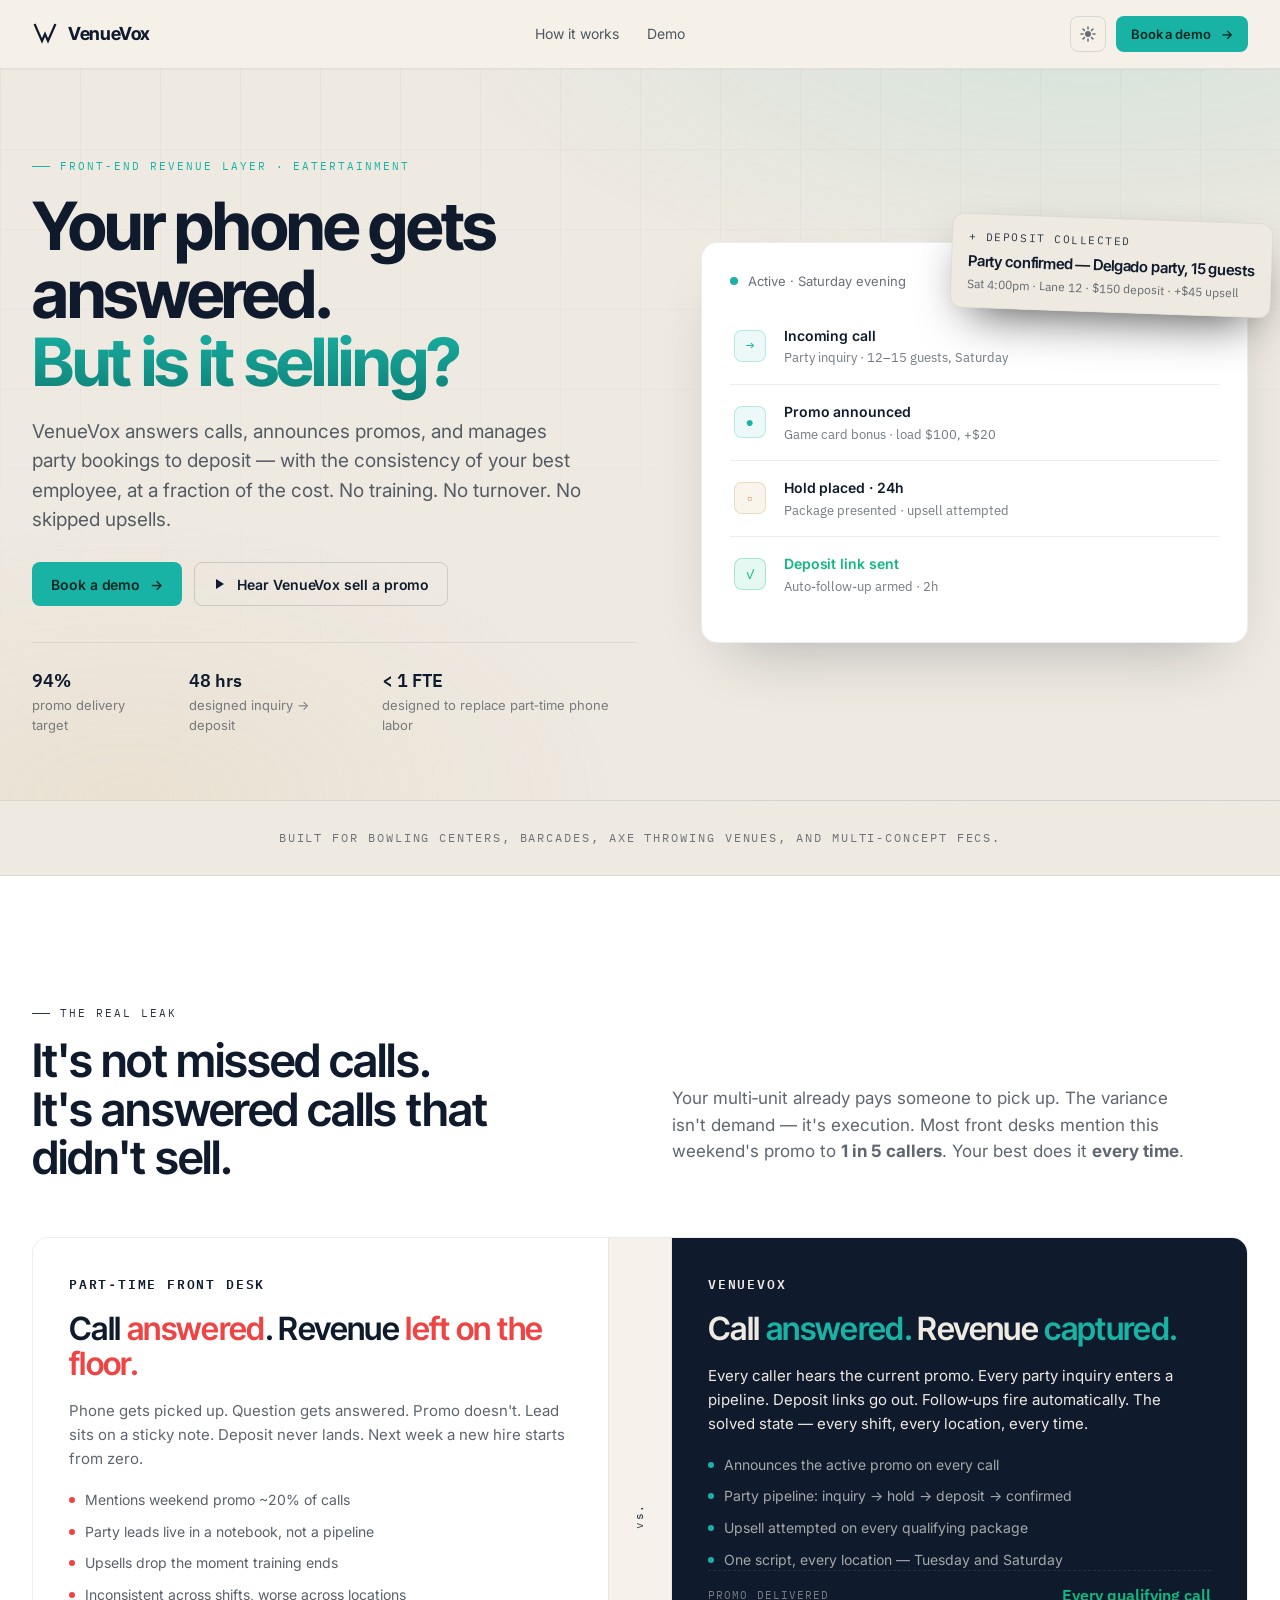
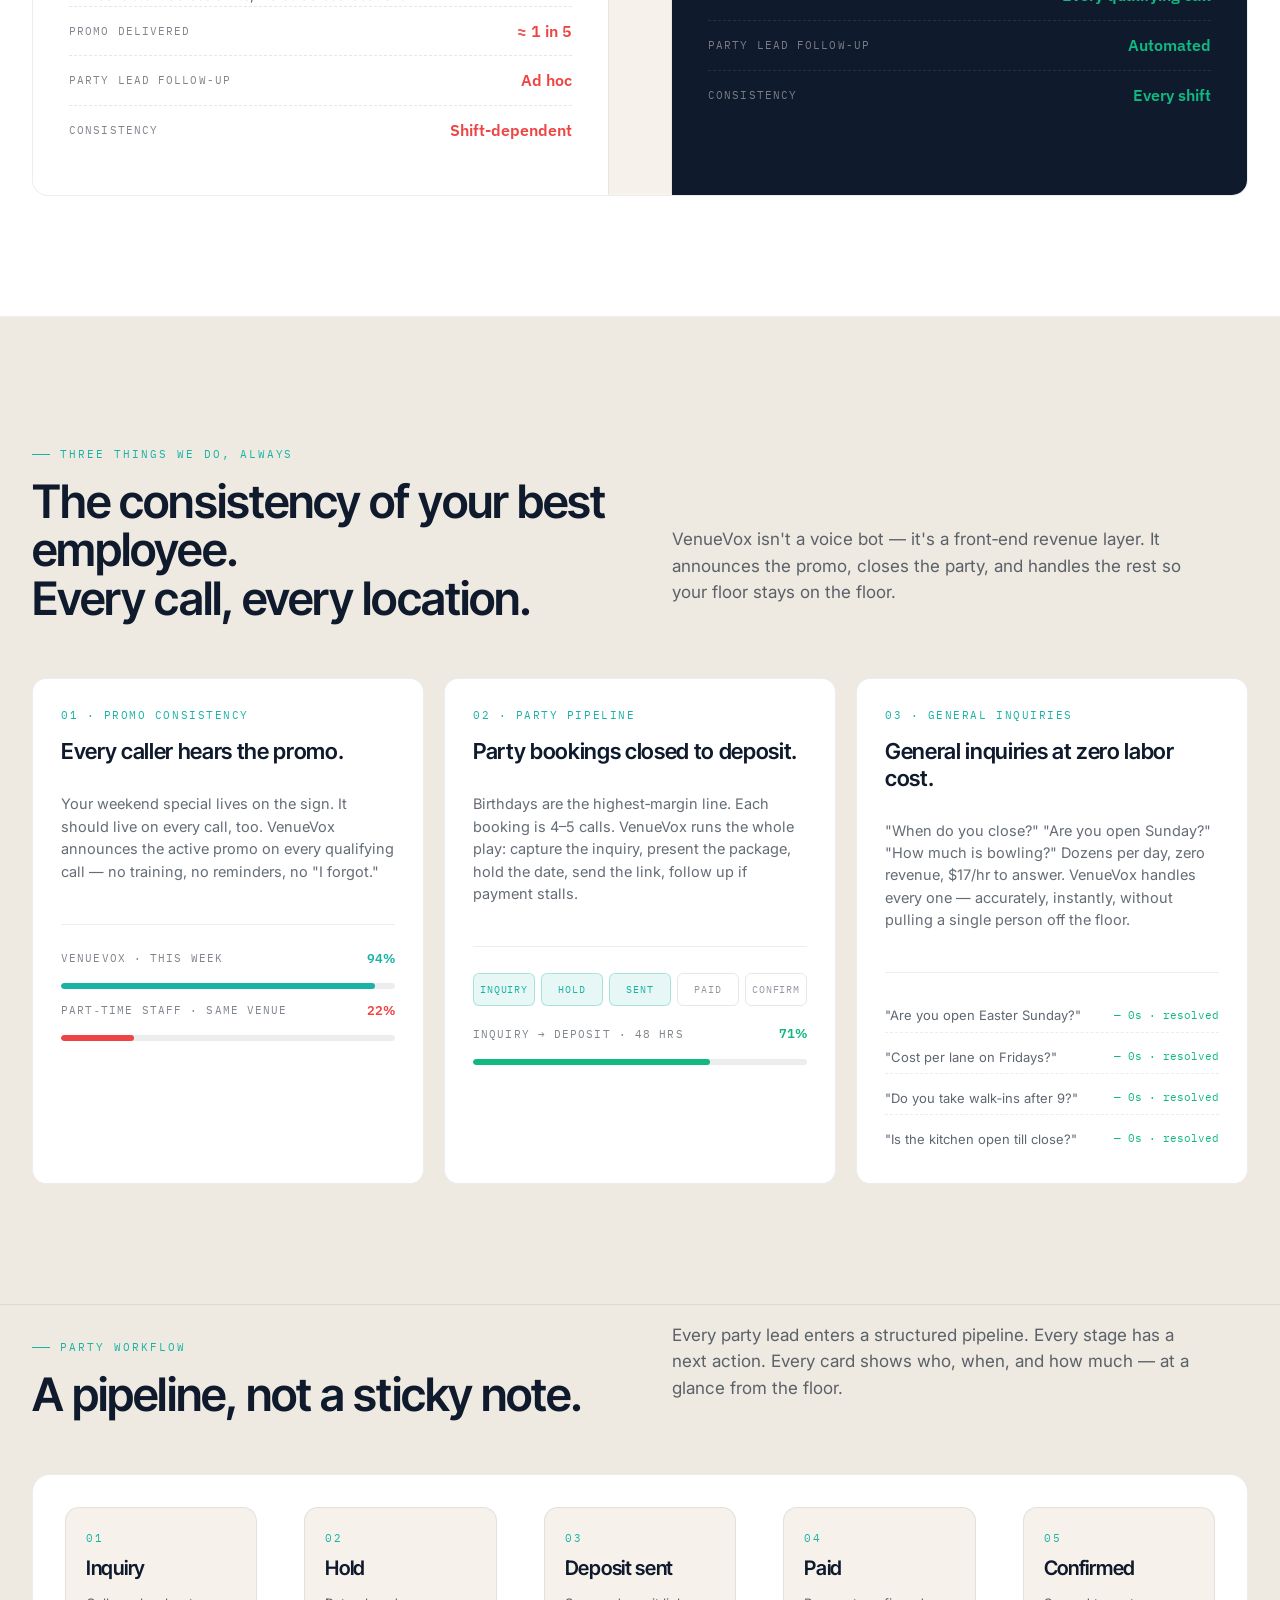
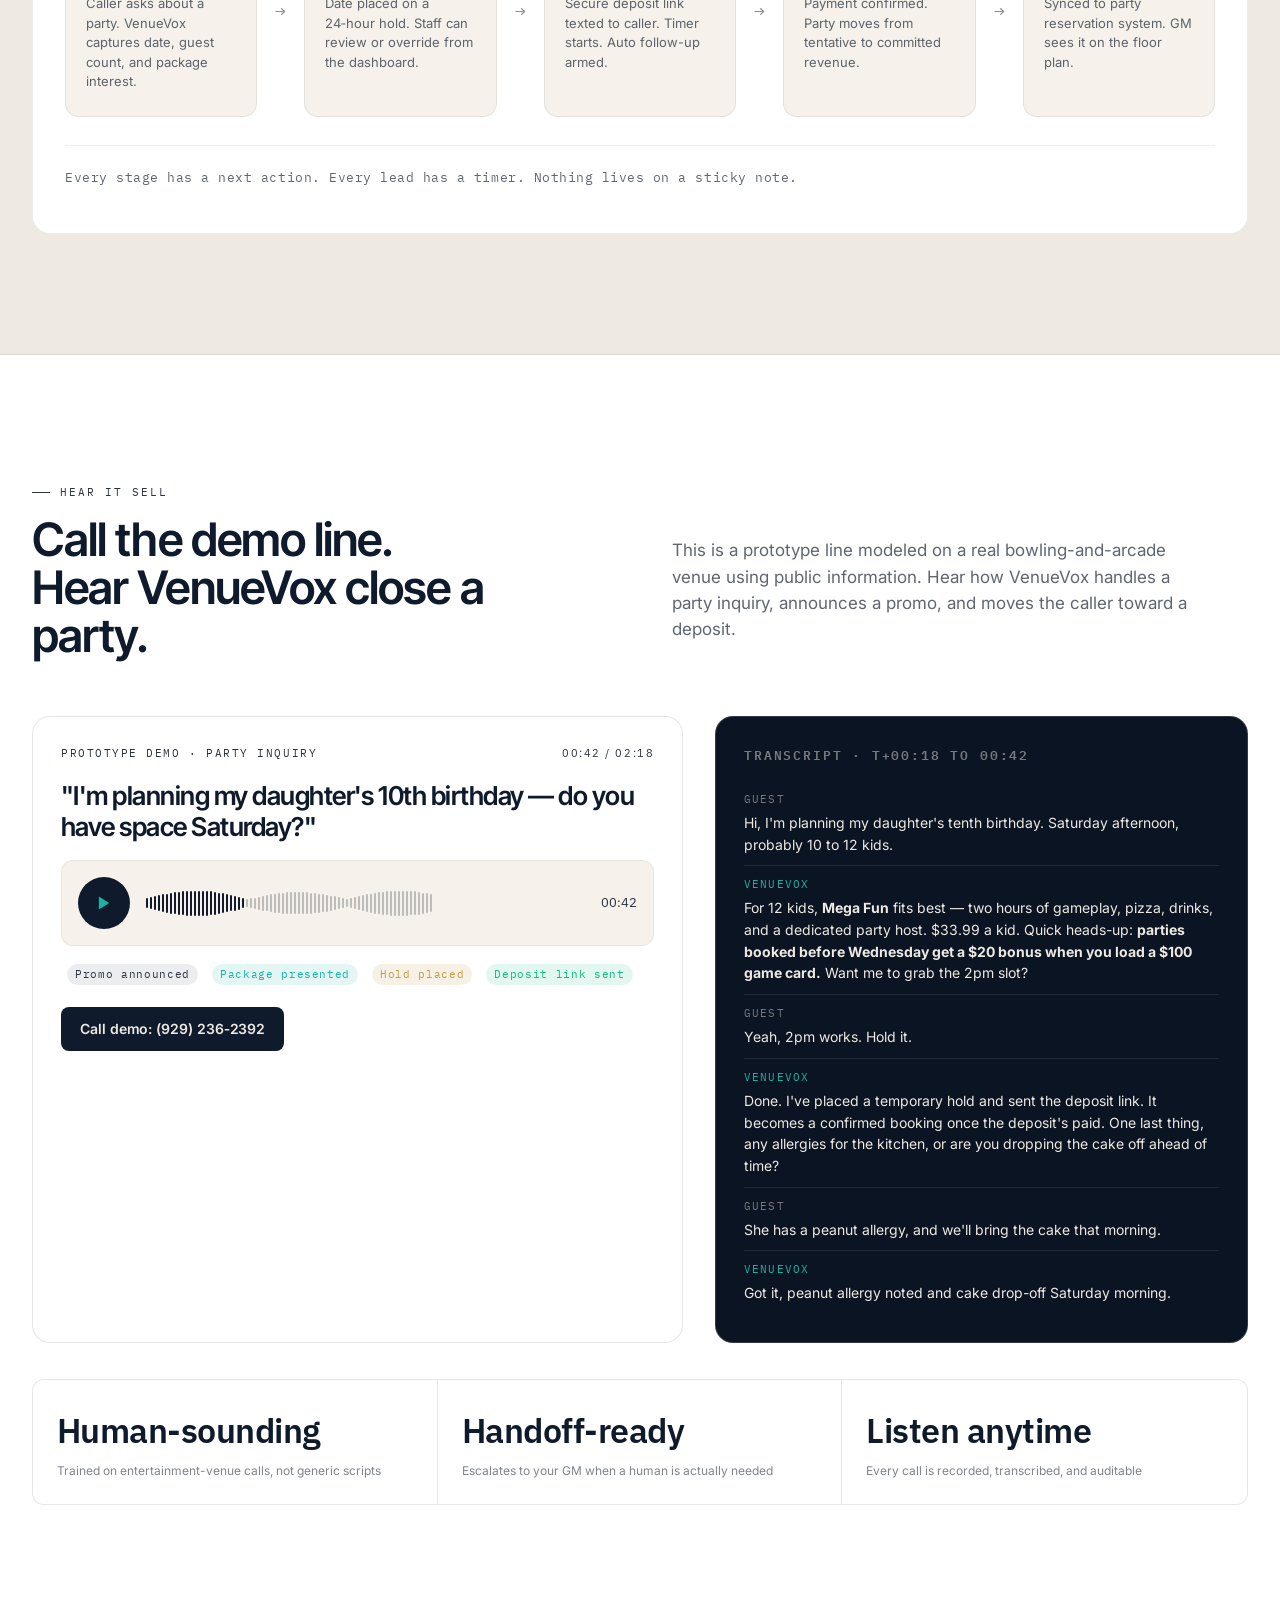
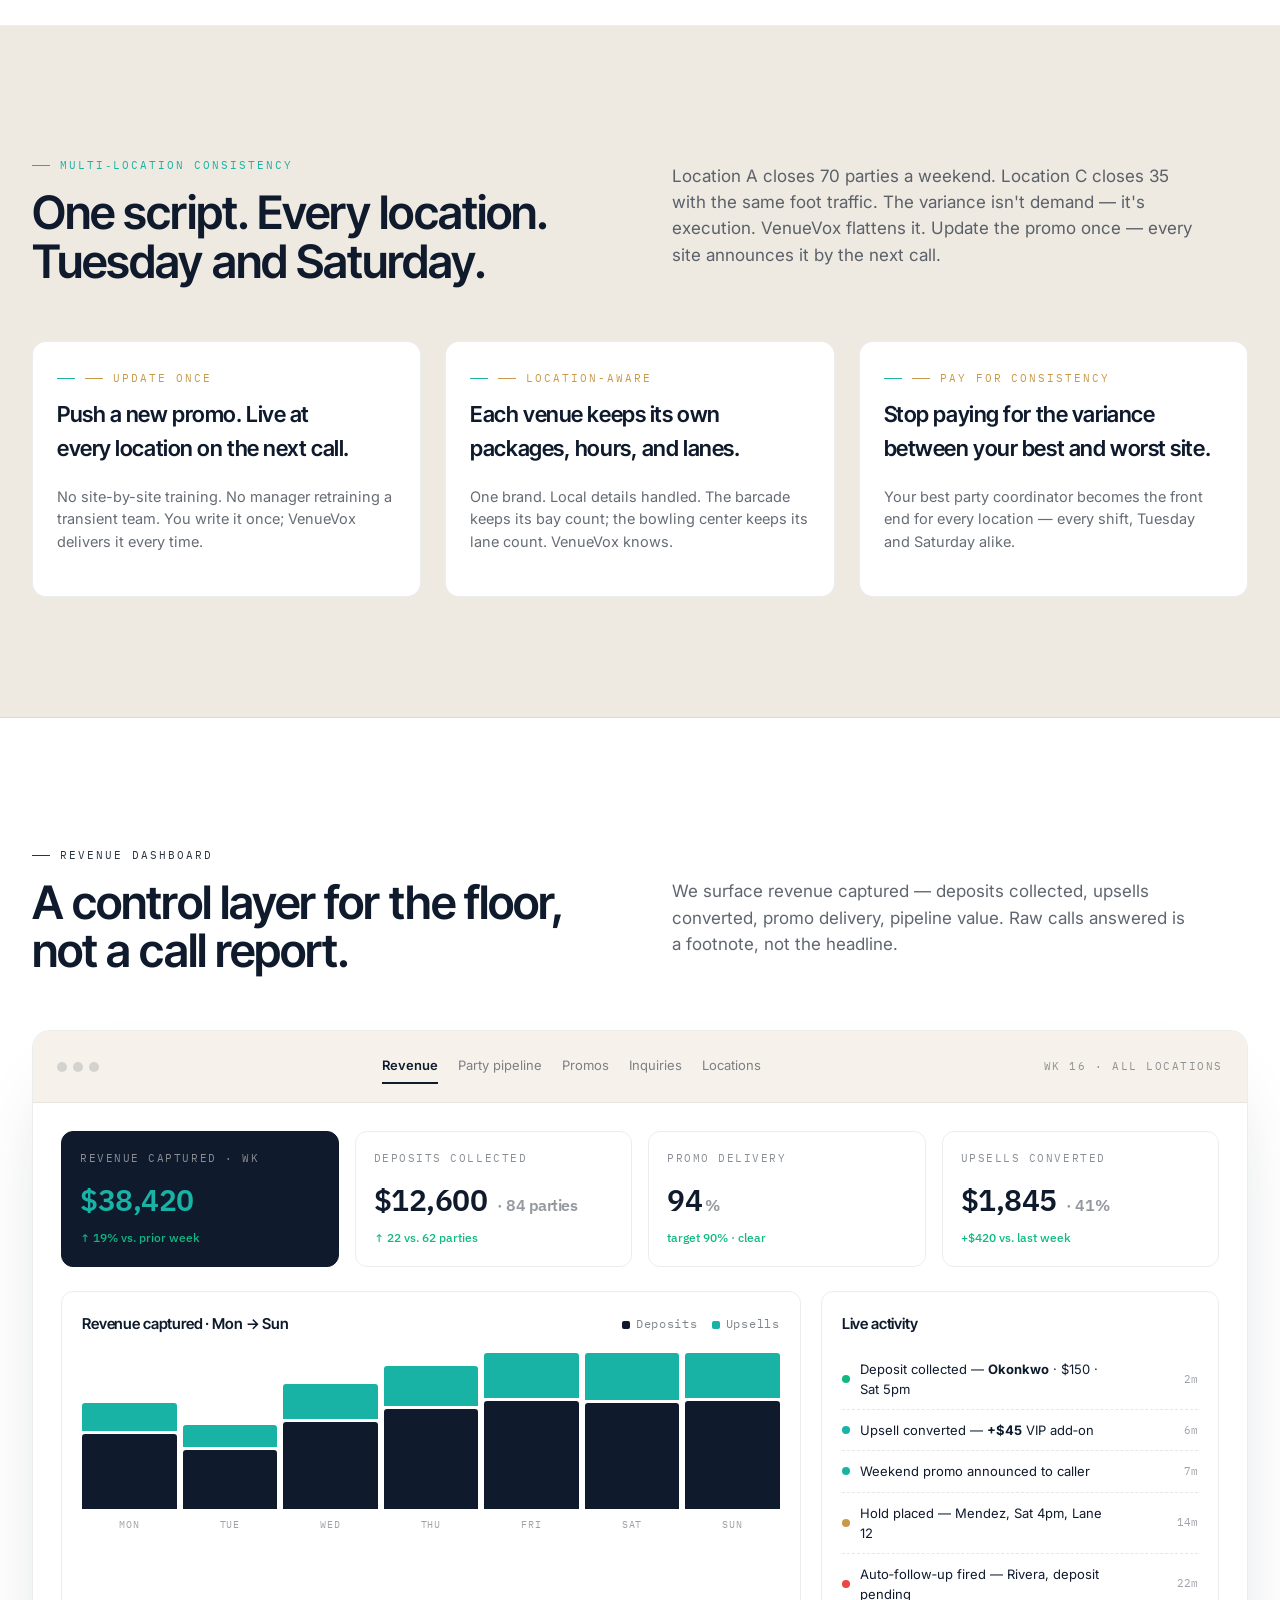
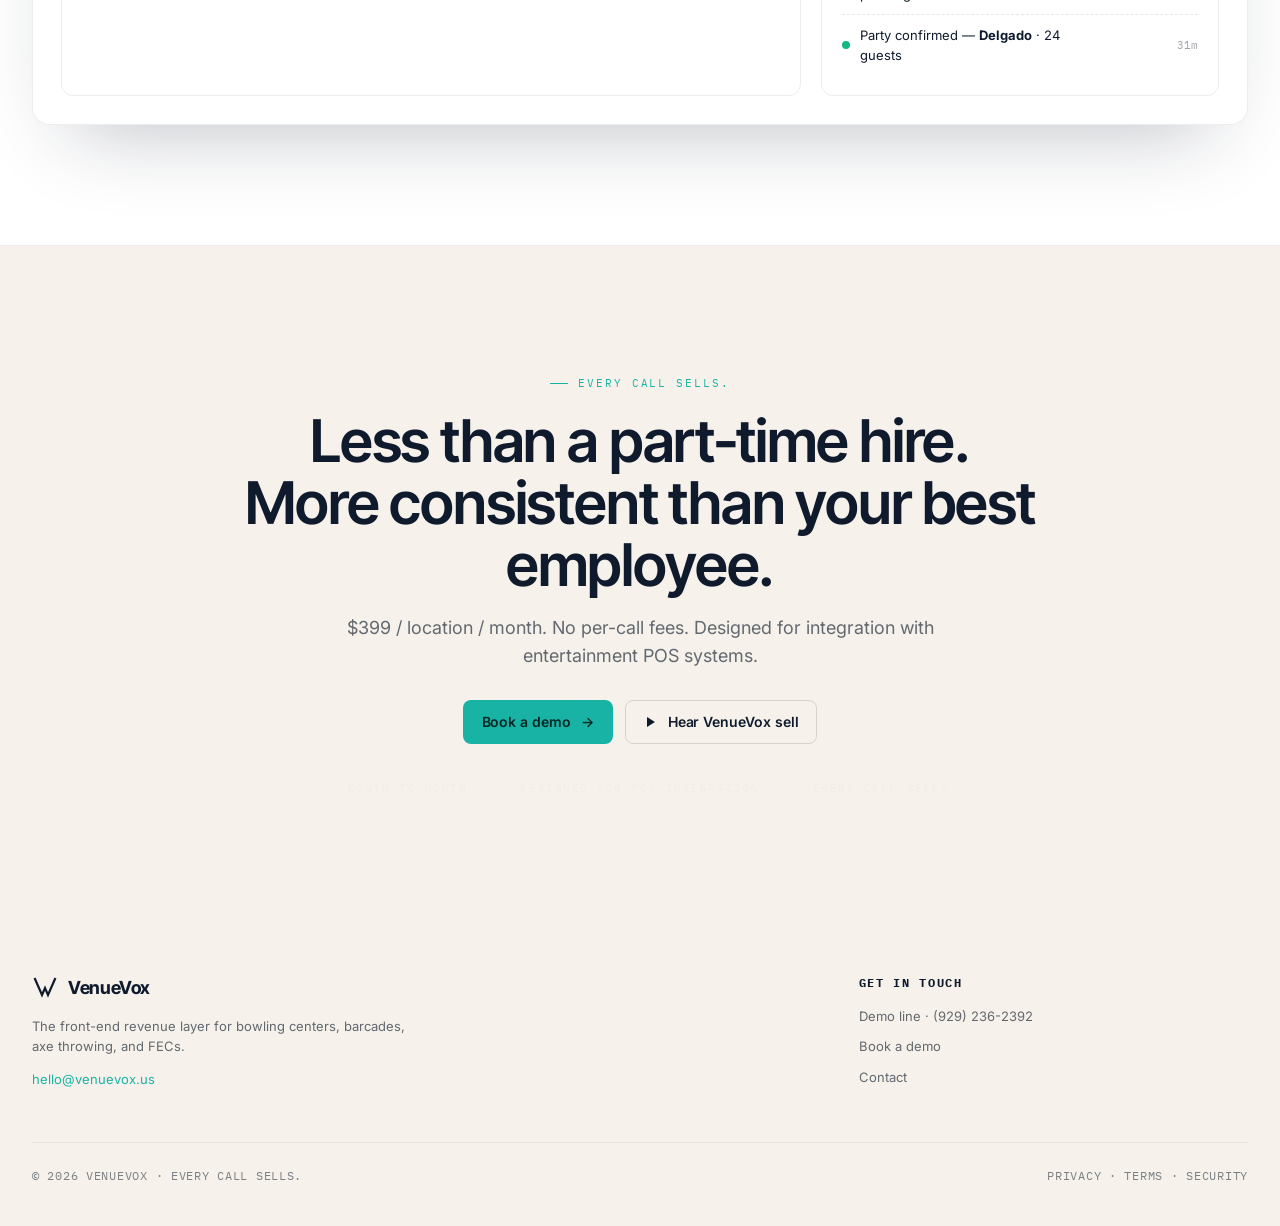
==== commit b2949416: "Refine demo transcript copy" ====
--- a/index.html
+++ b/index.html
@@ -41,7 +41,9 @@
   <div class="container nav-inner">
     <a class="brand" href="#" aria-label="VenueVox home">
       <span class="mark">
-        <img src="/logo.png" alt="VenueVox Logo" width="26" height="26" style="border-radius: 4px; object-fit: contain;">
+        <svg width="26" height="26" viewBox="0 0 26 26" fill="none">
+          <path d="M3 4 L10 20 L13 13 L16 20 L23 4" stroke="currentColor" stroke-width="2.2" stroke-linecap="square" stroke-linejoin="miter"/>
+        </svg>
       </span>
       VenueVox
     </a>
@@ -362,12 +364,12 @@
       <!-- Transcript -->
       <div class="demo-transcript">
         <h4>Transcript · T+00:18 to 00:42</h4>
-        <div class="t-row"><div class="who">Guest</div><div class="msg">Hi — I'm planning my daughter's tenth birthday. Saturday afternoon, probably 10 to 12 kids.</div></div>
-        <div class="t-row"><div class="who vv">VenueVox</div><div class="msg">Saturday afternoon, got it. For 12 kids, <b>Mega Fun</b> fits best — two hours of gameplay, pizza, drinks, and a dedicated party host. $33.99 a kid. Quick heads-up: parties booked before Wednesday get a $20 bonus when you load a $100 game card. Want me to grab the 2pm slot?</div></div>
+        <div class="t-row"><div class="who">Guest</div><div class="msg">Hi, I'm planning my daughter's tenth birthday. Saturday afternoon, probably 10 to 12 kids.</div></div>
+        <div class="t-row"><div class="who vv">VenueVox</div><div class="msg">For 12 kids, <b>Mega Fun</b> fits best — two hours of gameplay, pizza, drinks, and a dedicated party host. $33.99 a kid. Quick heads-up: <b>parties booked before Wednesday get a $20 bonus when you load a $100 game card.</b> Want me to grab the 2pm slot?</div></div>
         <div class="t-row"><div class="who">Guest</div><div class="msg">Yeah, 2pm works. Hold it.</div></div>
-        <div class="t-row"><div class="who vv">VenueVox</div><div class="msg">Done. I've placed a temporary hold and texted the deposit link — it becomes a confirmed booking once the deposit's paid. One last thing — any allergies for the kitchen, or are you dropping the cake off ahead of time?</div></div>
+        <div class="t-row"><div class="who vv">VenueVox</div><div class="msg">Done. I've placed a temporary hold and sent the deposit link. It becomes a confirmed booking once the deposit's paid. One last thing, any allergies for the kitchen, or are you dropping the cake off ahead of time?</div></div>
         <div class="t-row"><div class="who">Guest</div><div class="msg">She has a peanut allergy, and we'll bring the cake that morning.</div></div>
-        <div class="t-row"><div class="who vv">VenueVox</div><div class="msg">Got it, peanut allergy noted and cake drop-off Saturday morning. Anything else?</div></div>
+        <div class="t-row"><div class="who vv">VenueVox</div><div class="msg">Got it, peanut allergy noted and cake drop-off Saturday morning.</div></div>
       </div>
     </div>
 
@@ -508,7 +510,7 @@
   <div class="container" style="position:relative">
     <span class="eyebrow">Every call sells.</span>
     <h2>Less than a part‑time hire.<br/>More consistent than your best employee.</h2>
-    <p>Designed for integration with entertainment POS systems.</p>
+    <p>$399 / location / month. No per-call fees. Designed for integration with entertainment POS systems.</p>
     <div class="cta-row">
       <button
         class="btn btn-primary"
@@ -537,7 +539,9 @@
       <div>
         <a class="brand footer-brand" href="#">
           <span class="mark">
-            <img src="/logo.png" alt="VenueVox Logo" width="26" height="26" style="border-radius: 4px; object-fit: contain;">
+            <svg width="26" height="26" viewBox="0 0 26 26" fill="none">
+              <path d="M3 4 L10 20 L13 13 L16 20 L23 4" stroke="currentColor" stroke-width="2.2" stroke-linecap="square" stroke-linejoin="miter"/>
+            </svg>
           </span>
           VenueVox
         </a>
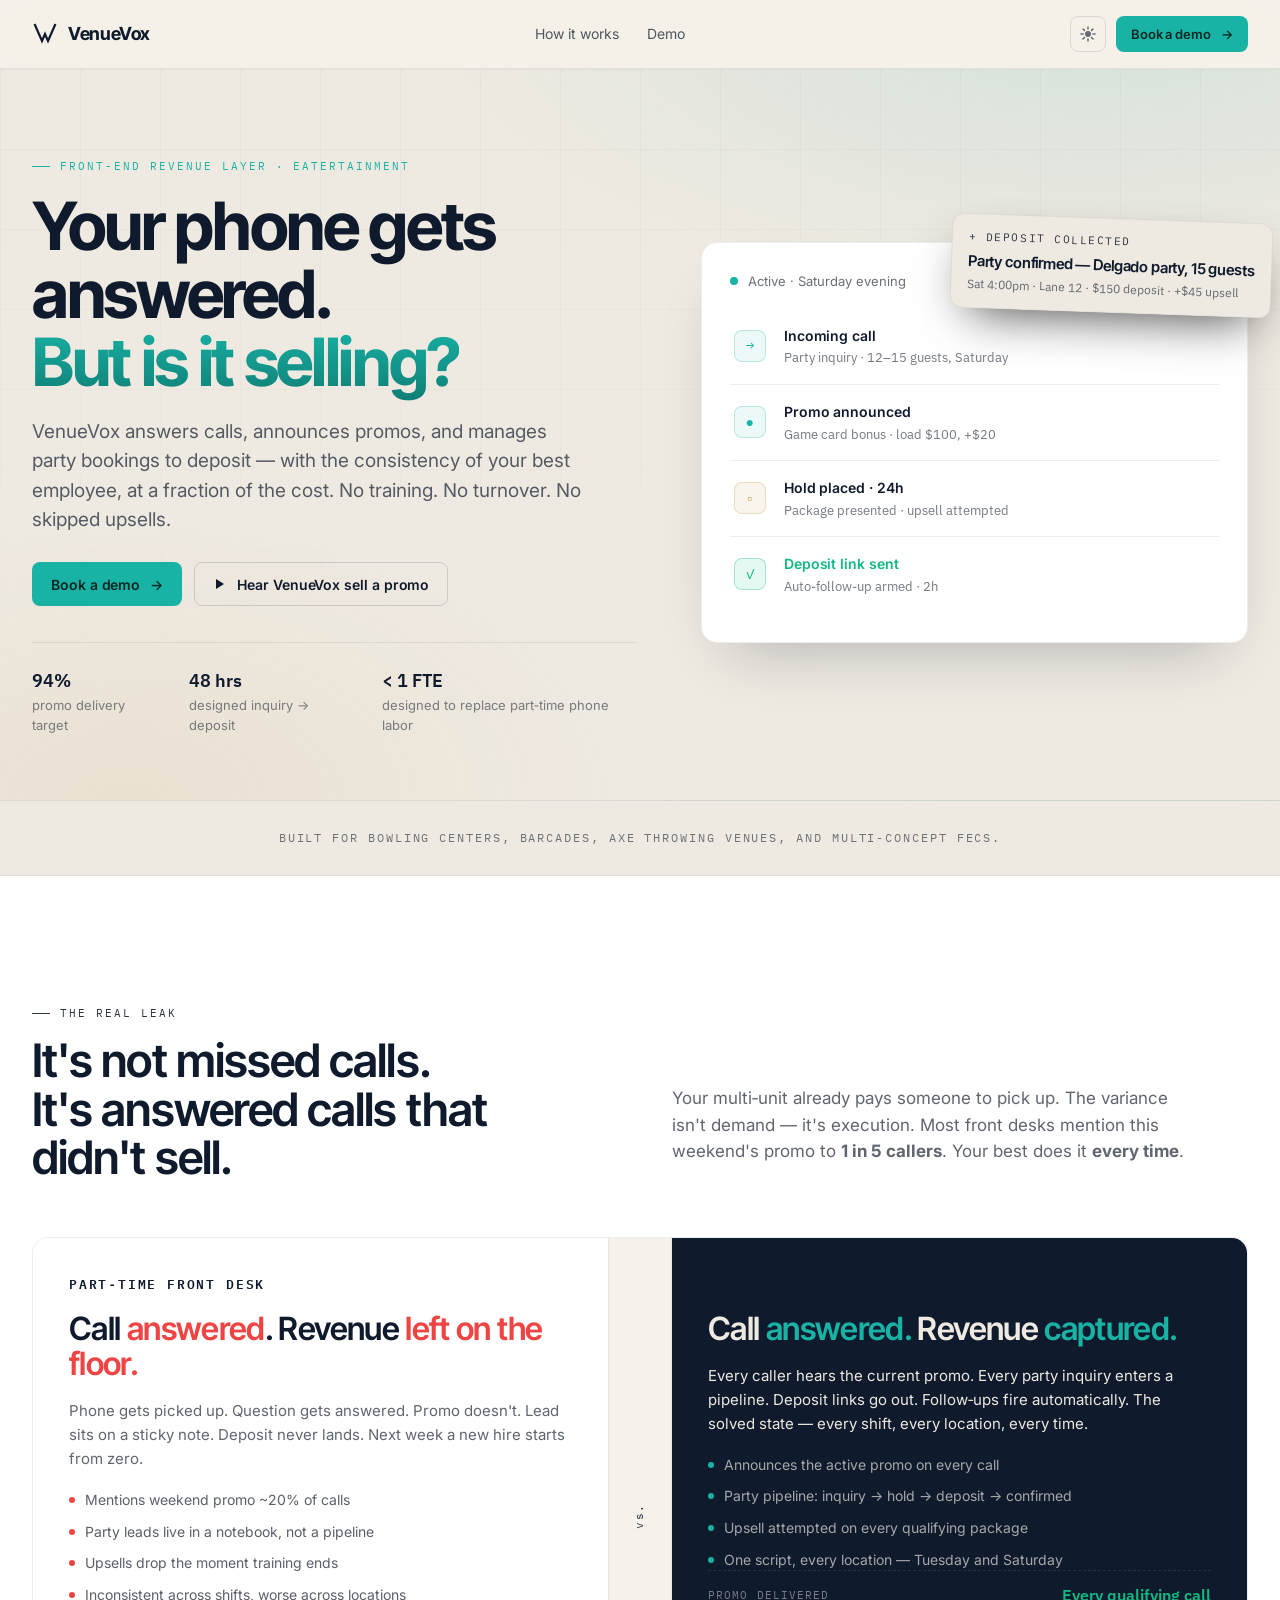
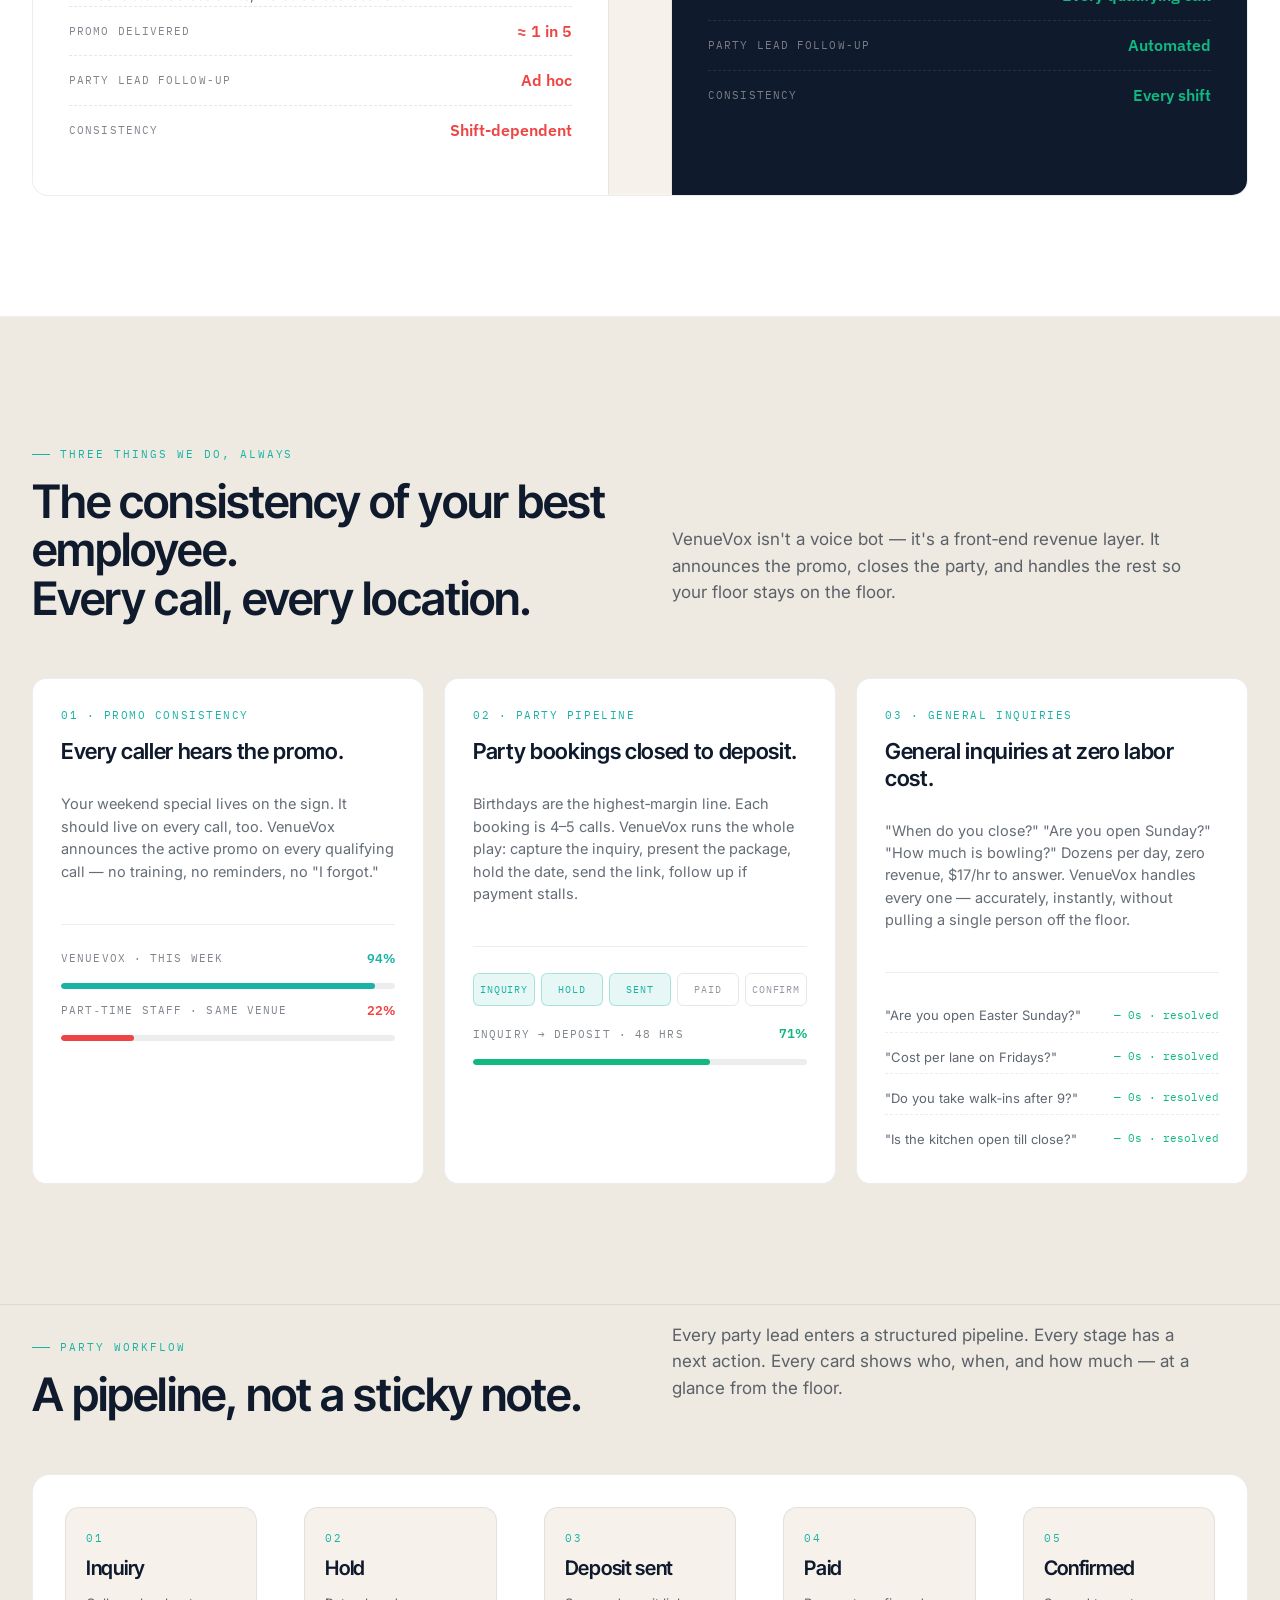
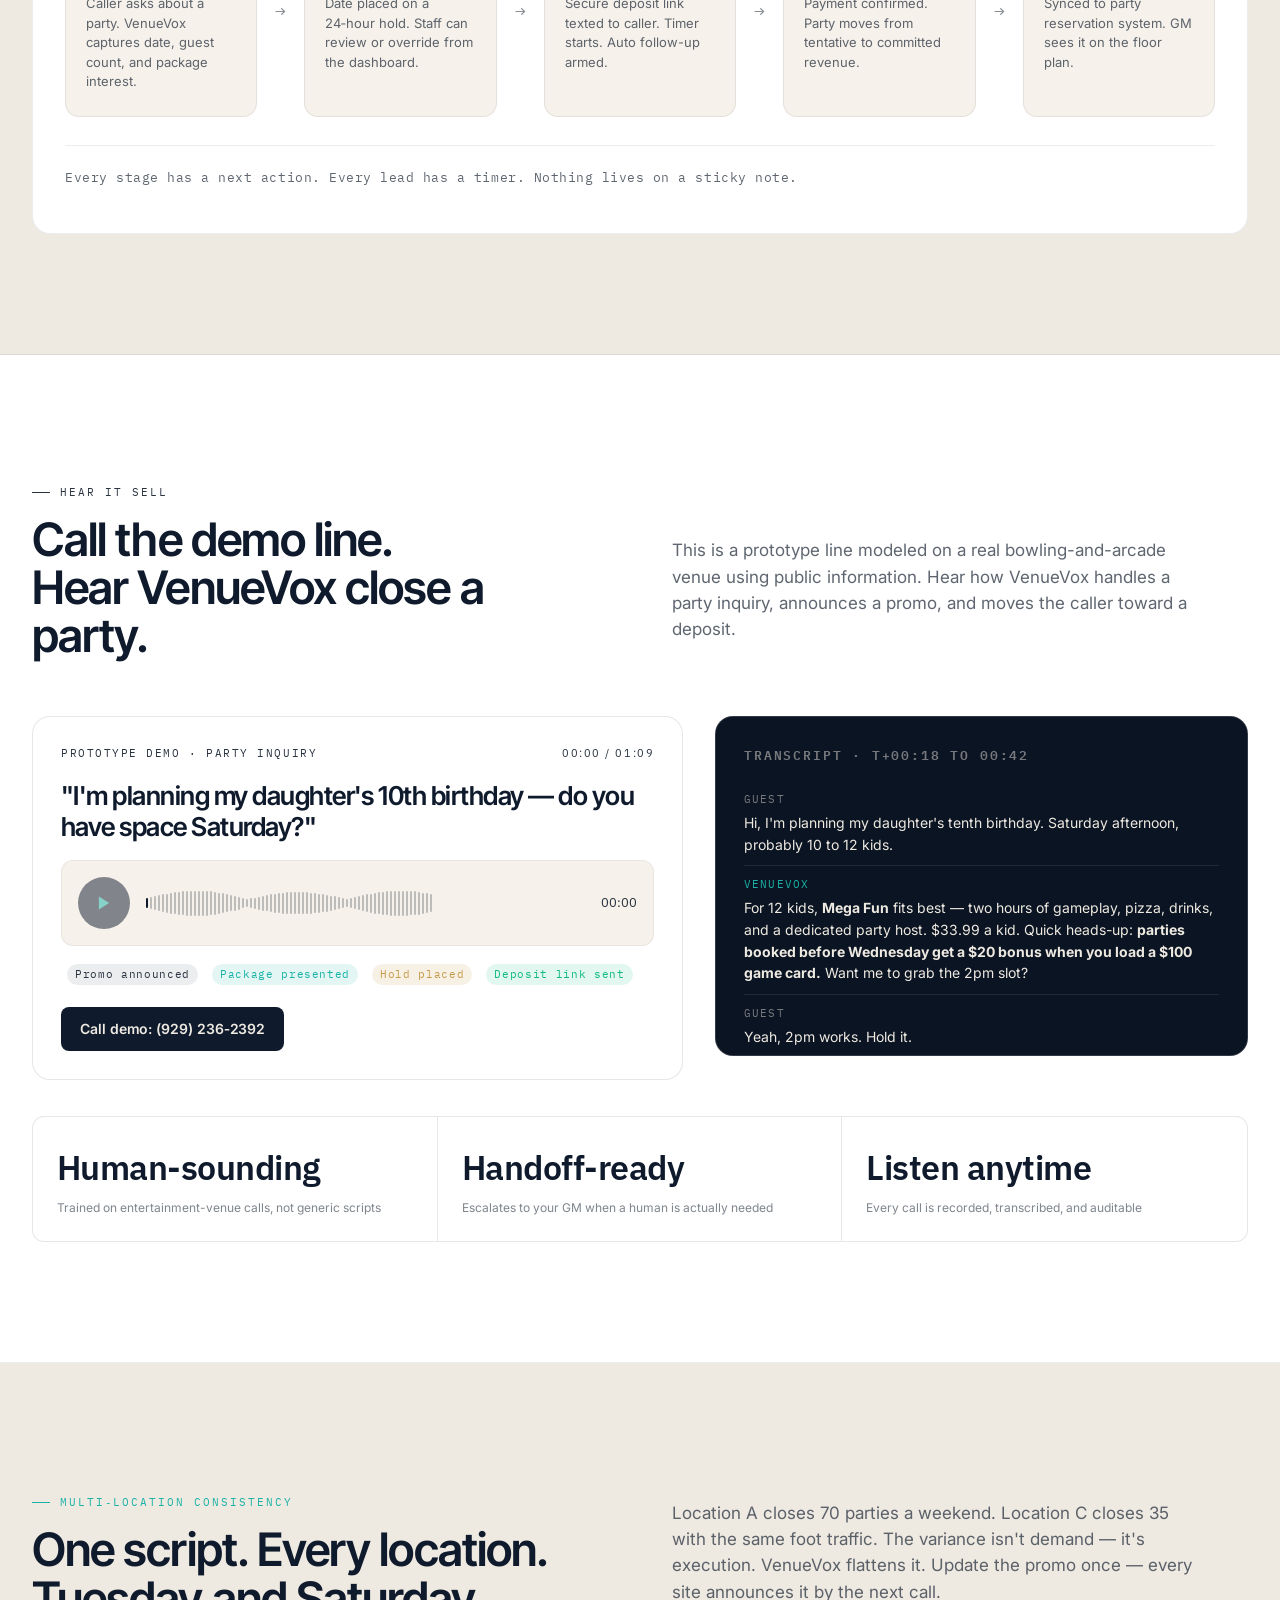
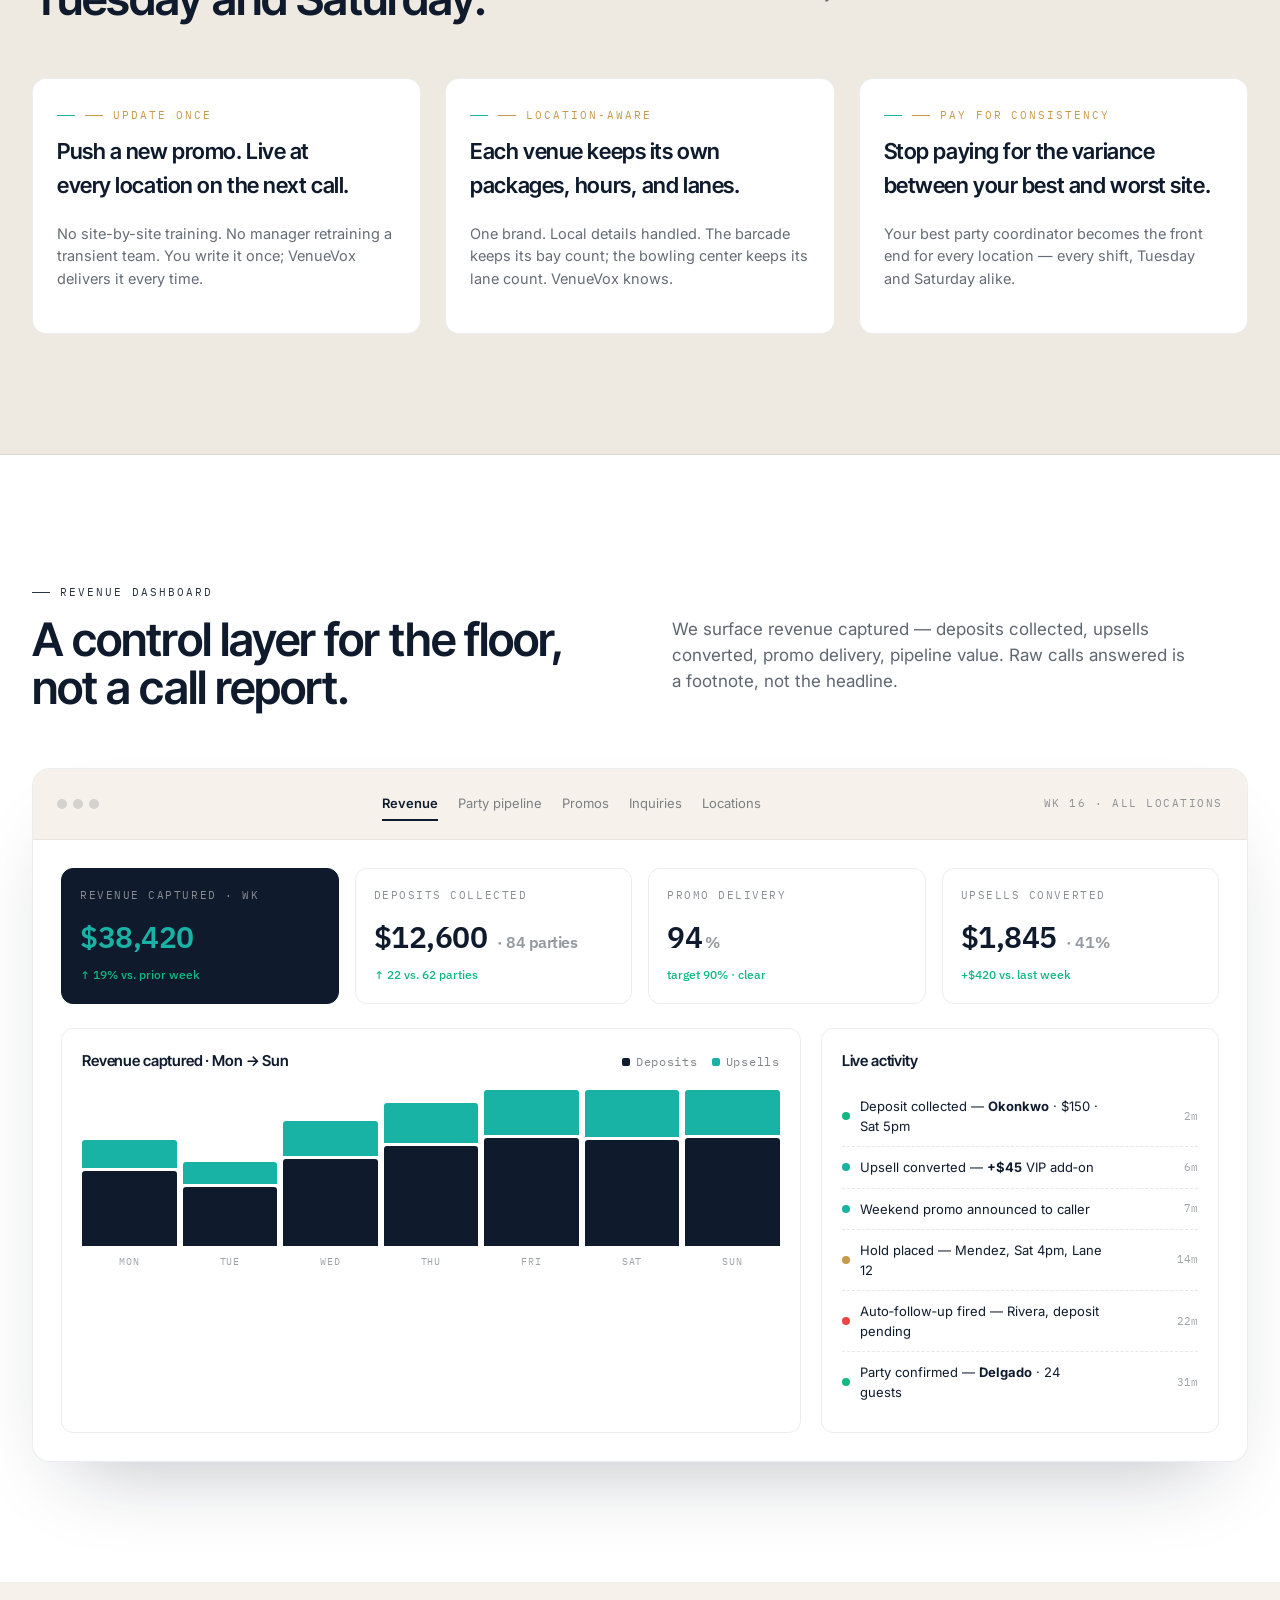
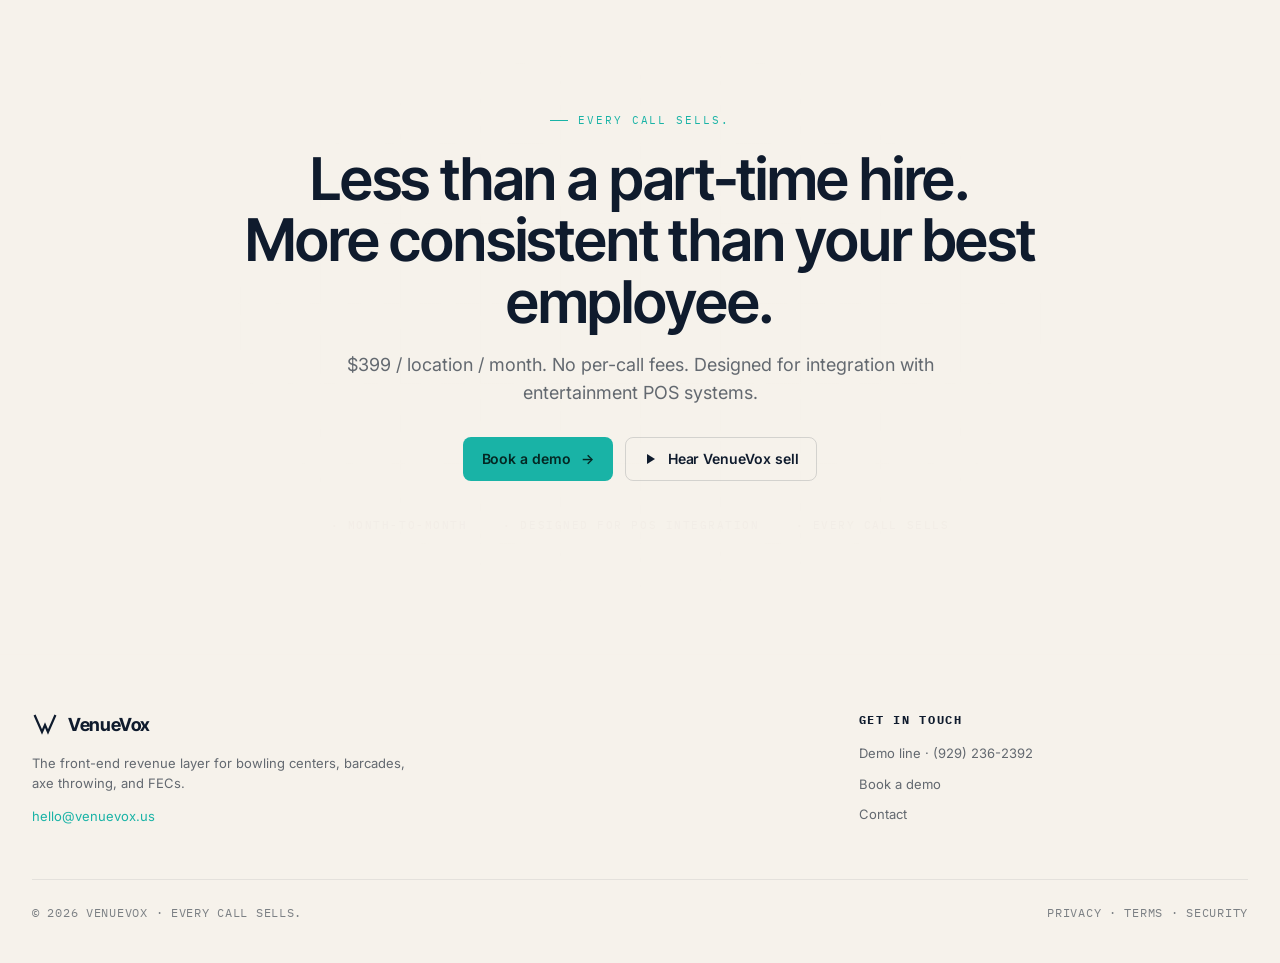
==== commit 5fd9f03b: "Add demo audio playback" ====
--- a/index.html
+++ b/index.html
@@ -337,16 +337,17 @@
       <div class="player">
         <div class="meta-row">
           <span>Prototype demo · Party inquiry</span>
-          <span class="num">00:42 / 02:18</span>
+          <span class="num" id="durationLabel">00:00 / 01:09</span>
         </div>
         <h3>"I'm planning my daughter's 10th birthday — do you have space Saturday?"</h3>
 
         <div class="controls">
+          <audio id="demoAudio" preload="metadata" src="audio/venuevox-demo.m4a"></audio>
           <button class="play-btn" id="playBtn" aria-label="Play demo">
             <svg width="18" height="18" viewBox="0 0 14 14" fill="currentColor"><path d="M3 2 L11 7 L3 12 Z"/></svg>
           </button>
           <div class="wave-static" id="wave"></div>
-          <div class="time num" id="timeLabel">00:42</div>
+          <div class="time num" id="timeLabel">00:00</div>
         </div>
 
         <div style="display:flex; gap:8px; flex-wrap:wrap">
--- a/styles.css
+++ b/styles.css
@@ -772,7 +772,7 @@
   display: grid;
   grid-template-columns: 1.1fr .9fr;
   gap: 32px;
-  align-items: stretch;
+  align-items: start;
 }
 
 .player {
@@ -828,6 +828,10 @@
   transition: background .2s;
 }
 .play-btn:hover { background: var(--graphite); }
+.play-btn:disabled {
+  cursor: not-allowed;
+  opacity: .5;
+}
 
 .wave-static {
   display: flex;
@@ -871,6 +875,9 @@
   border-radius: var(--r-3xl);
   padding: 28px;
   background: var(--navy-2);
+  max-height: 340px;
+  overflow-y: auto;
+  overscroll-behavior: contain;
 }
 .demo-transcript h4 {
   font-size: 13px;
@@ -1361,8 +1368,7 @@
 body.theme-day .section:not(.light) .eyebrow::before { background: var(--teal); }
 
 /* Compare (light section — already has dark text) */
-body.theme-day .compare-col.good p,
-body.theme-day .compare-col.good h3 { color: #EEE9E1; }
+body.theme-day .compare-col.good p { color: #EEE9E1; }
 
 /* Pillars */
 body.theme-day .pillar     { background: #fff; border-color: rgba(15,27,45,.08); }
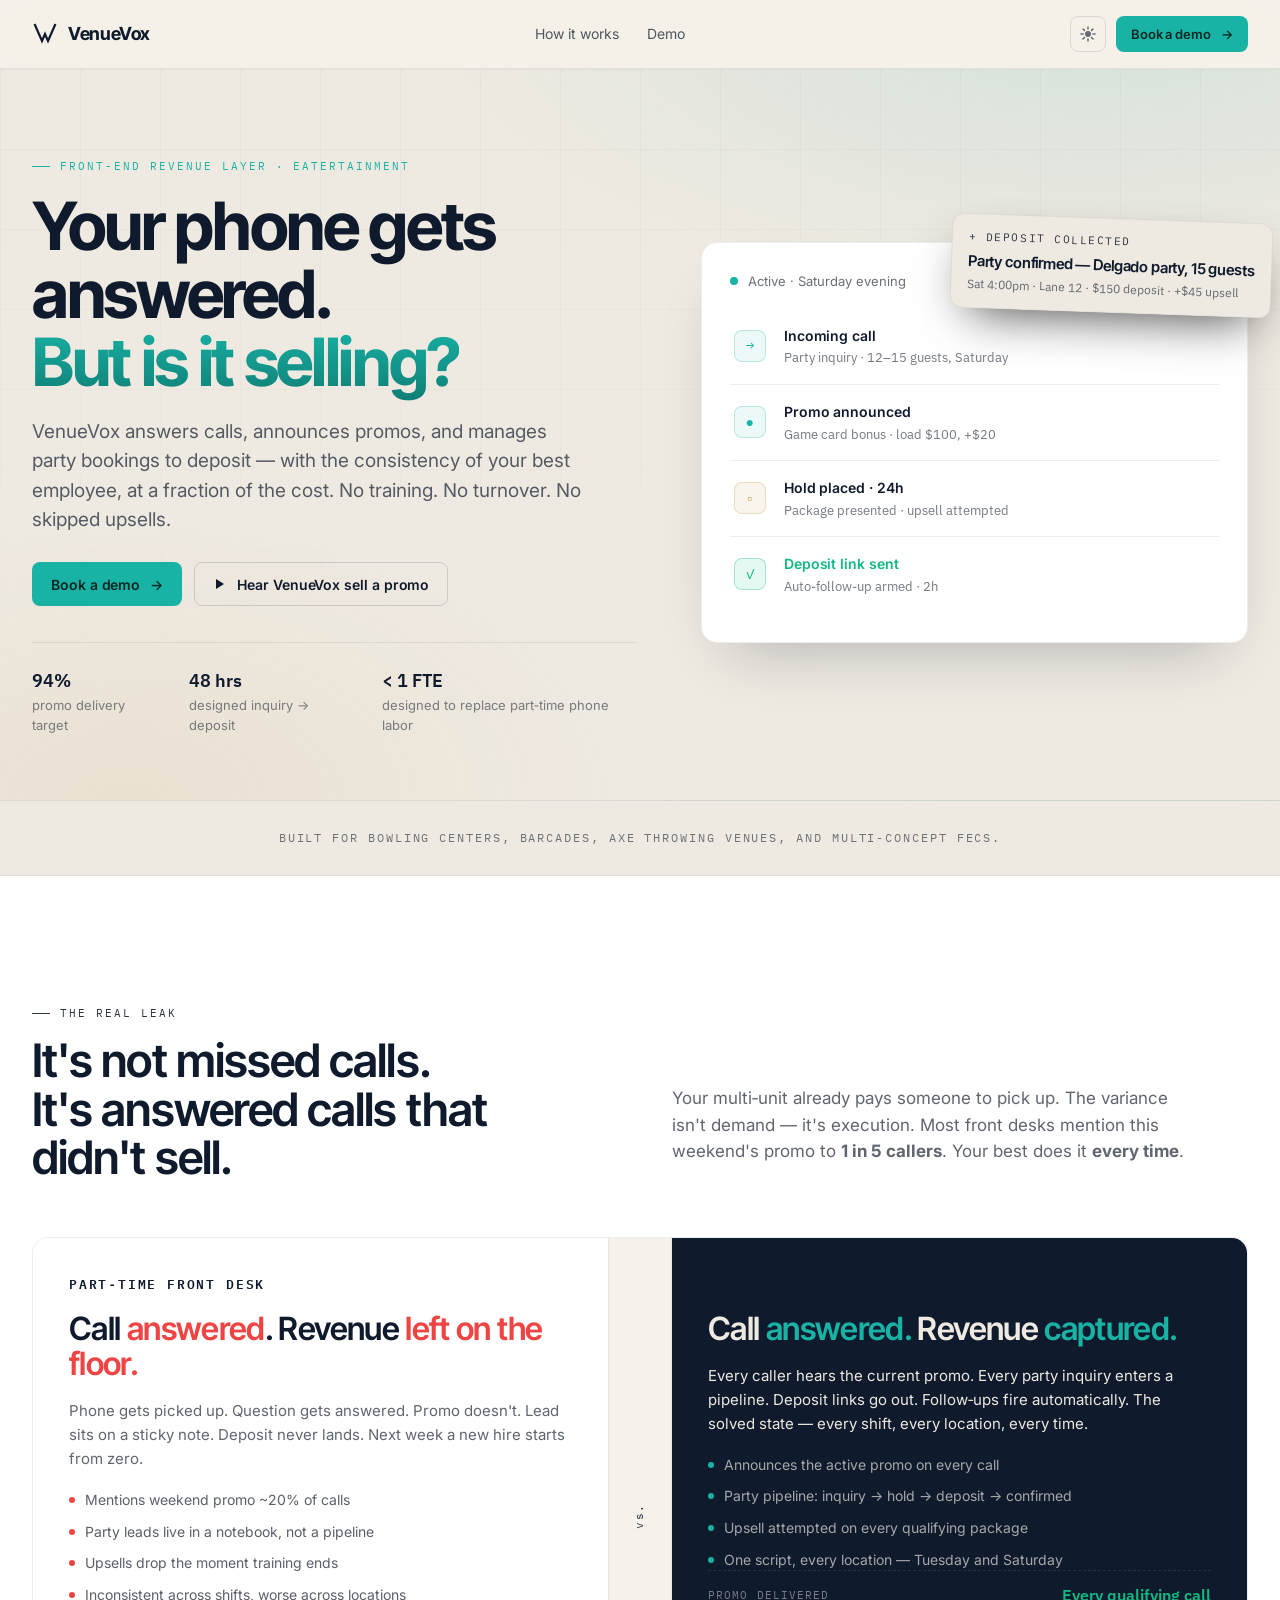
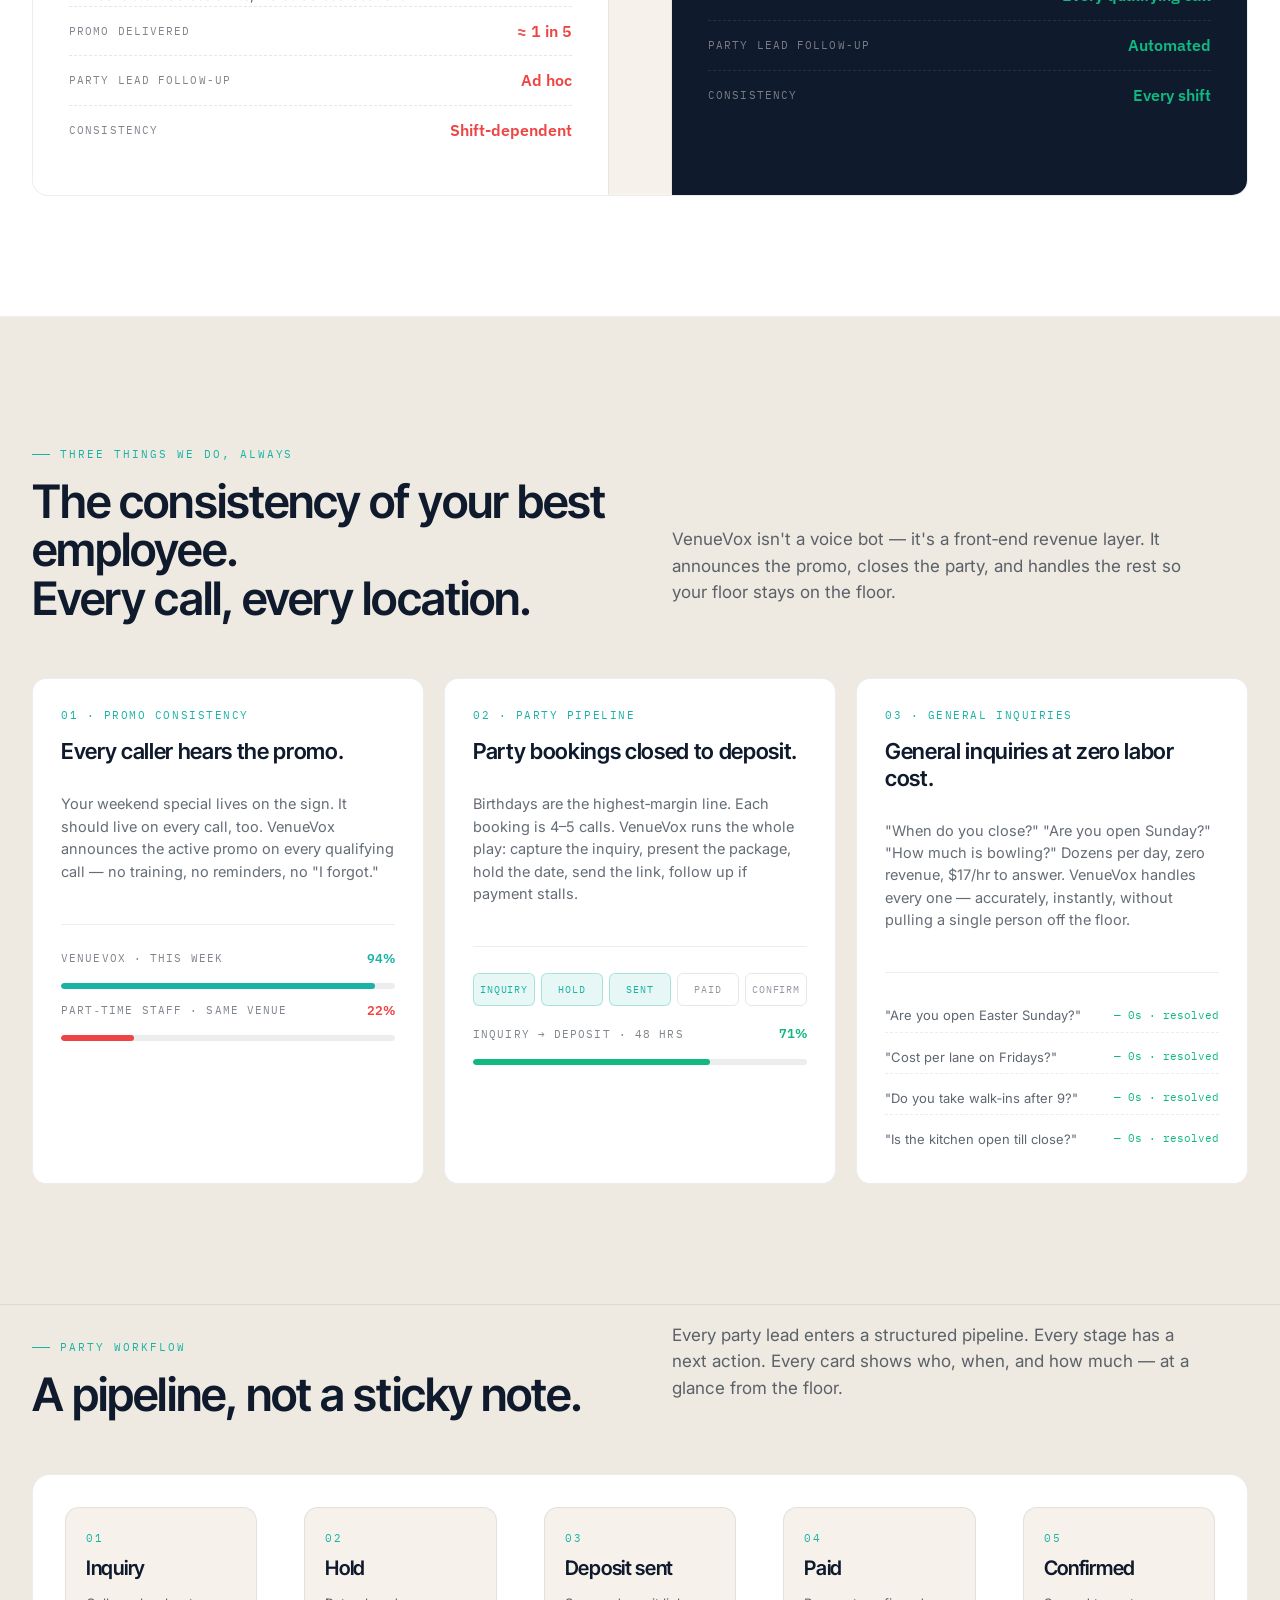
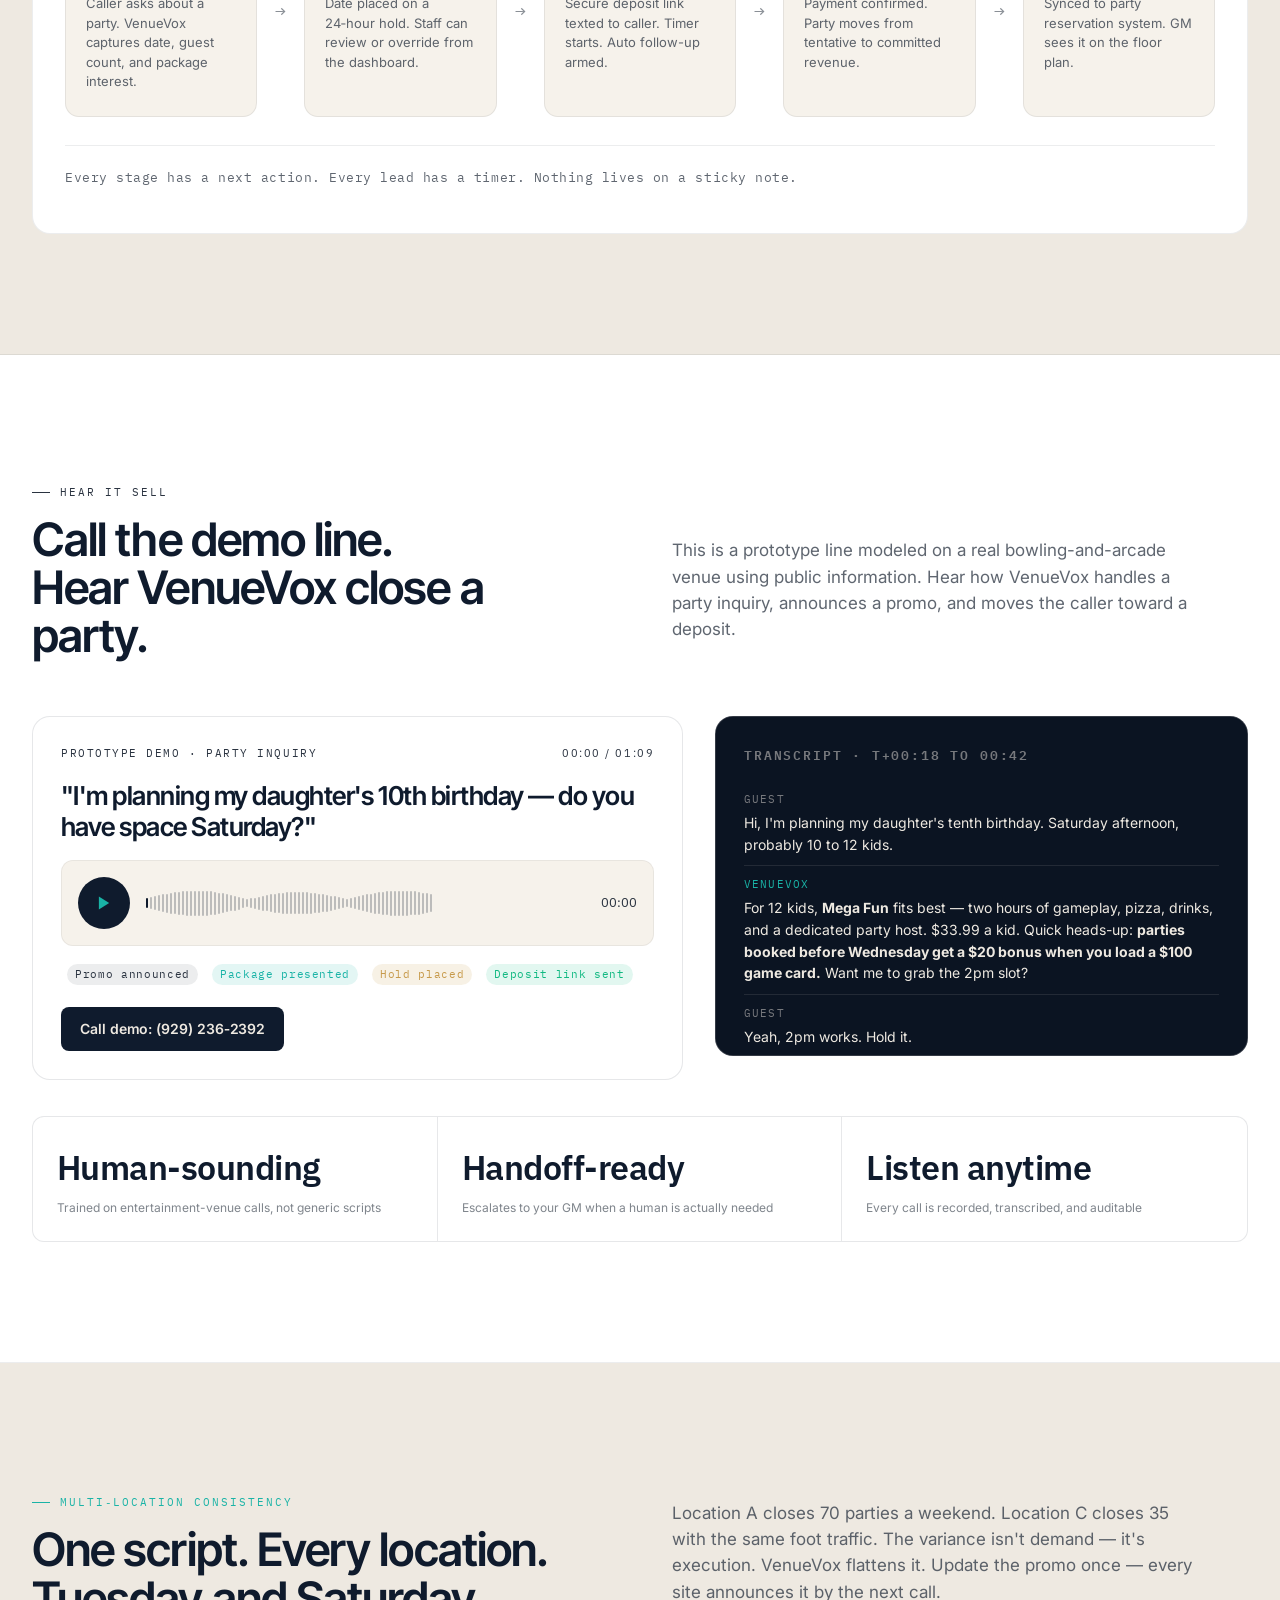
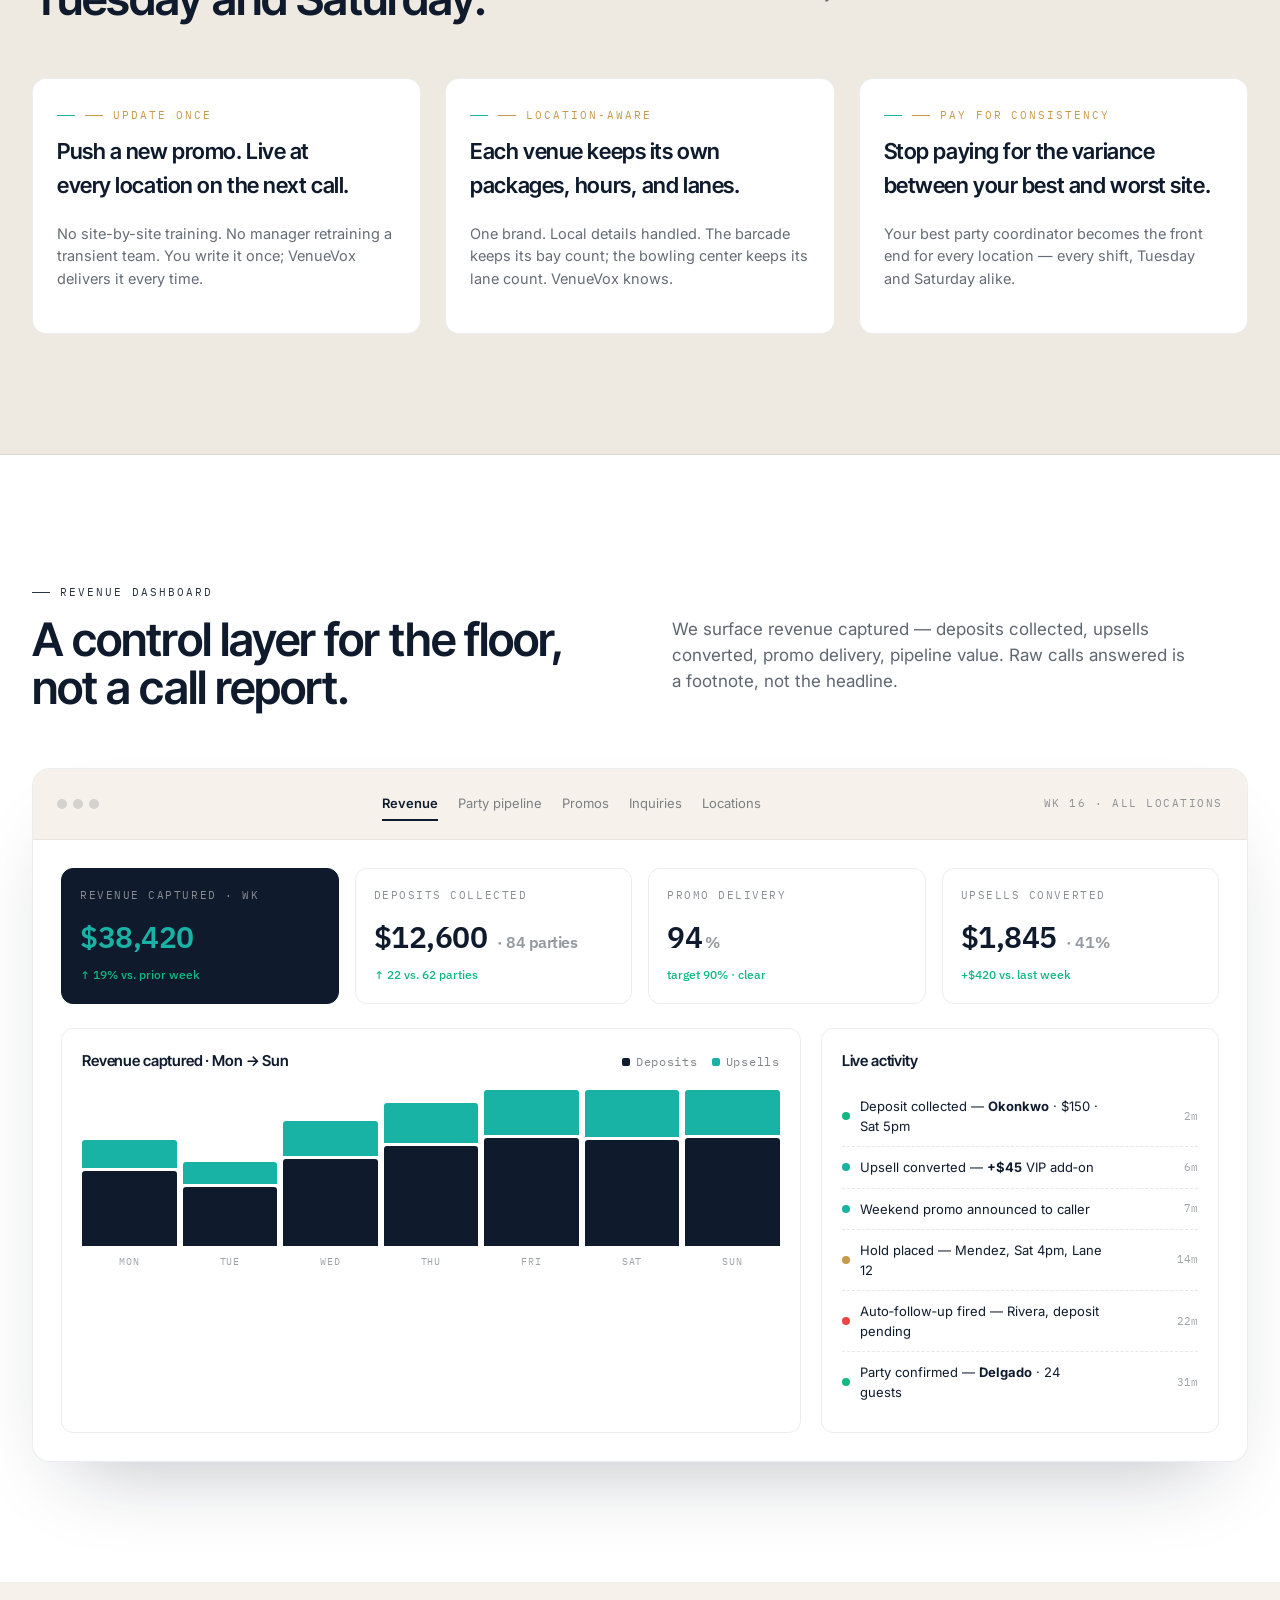
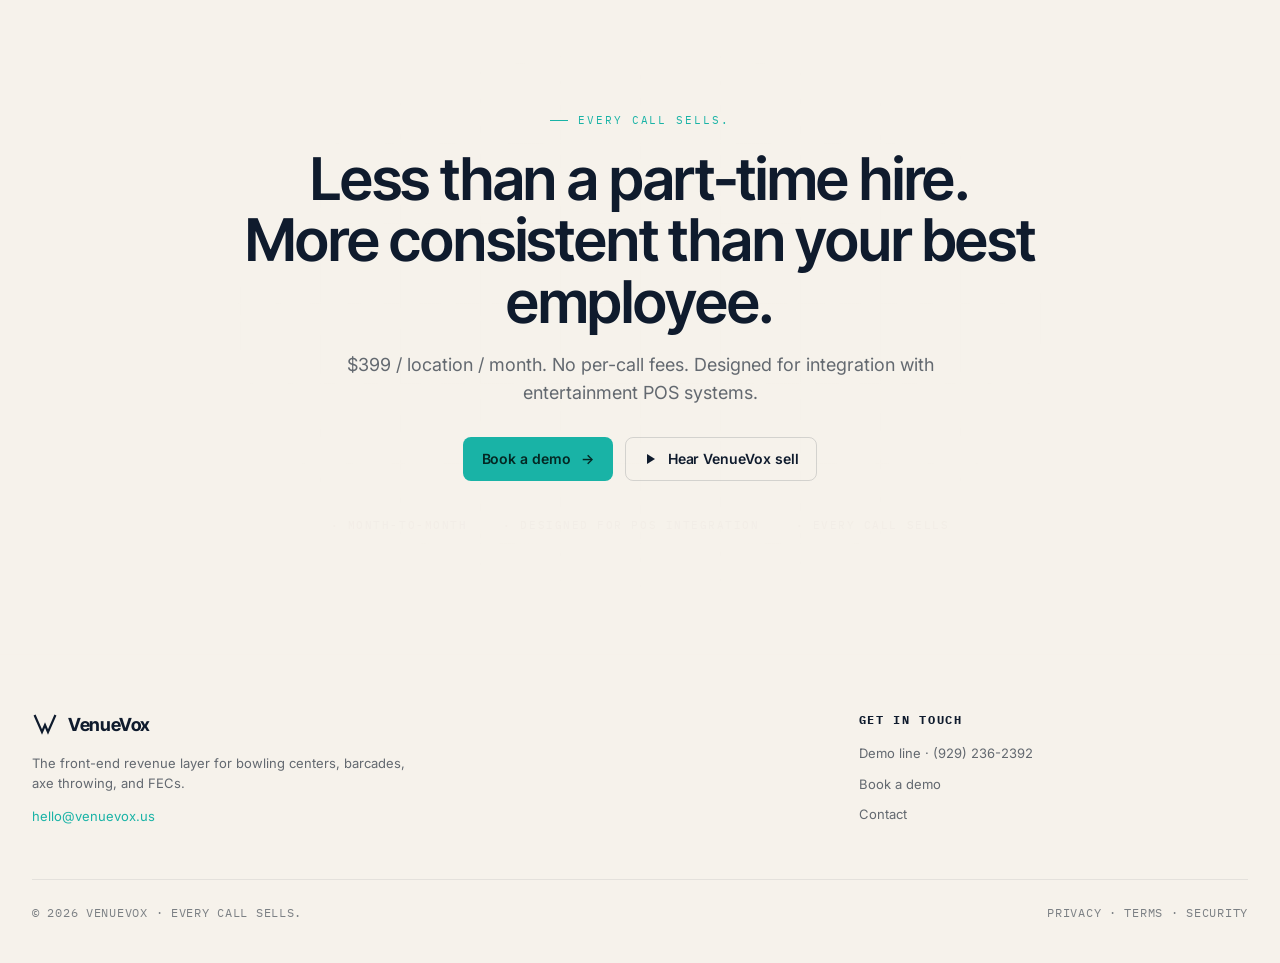
==== commit 4ef7b7d5: "Use browser-safe demo audio" ====
--- a/index.html
+++ b/index.html
@@ -342,7 +342,7 @@
         <h3>"I'm planning my daughter's 10th birthday — do you have space Saturday?"</h3>
 
         <div class="controls">
-          <audio id="demoAudio" preload="metadata" src="audio/venuevox-demo.m4a"></audio>
+          <audio id="demoAudio" preload="none" src="audio/venuevox-demo.mp3"></audio>
           <button class="play-btn" id="playBtn" aria-label="Play demo">
             <svg width="18" height="18" viewBox="0 0 14 14" fill="currentColor"><path d="M3 2 L11 7 L3 12 Z"/></svg>
           </button>
--- a/styles.css
+++ b/styles.css
@@ -828,10 +828,7 @@
   transition: background .2s;
 }
 .play-btn:hover { background: var(--graphite); }
-.play-btn:disabled {
-  cursor: not-allowed;
-  opacity: .5;
-}
+.play-btn.has-audio-error { opacity: .72; }
 
 .wave-static {
   display: flex;
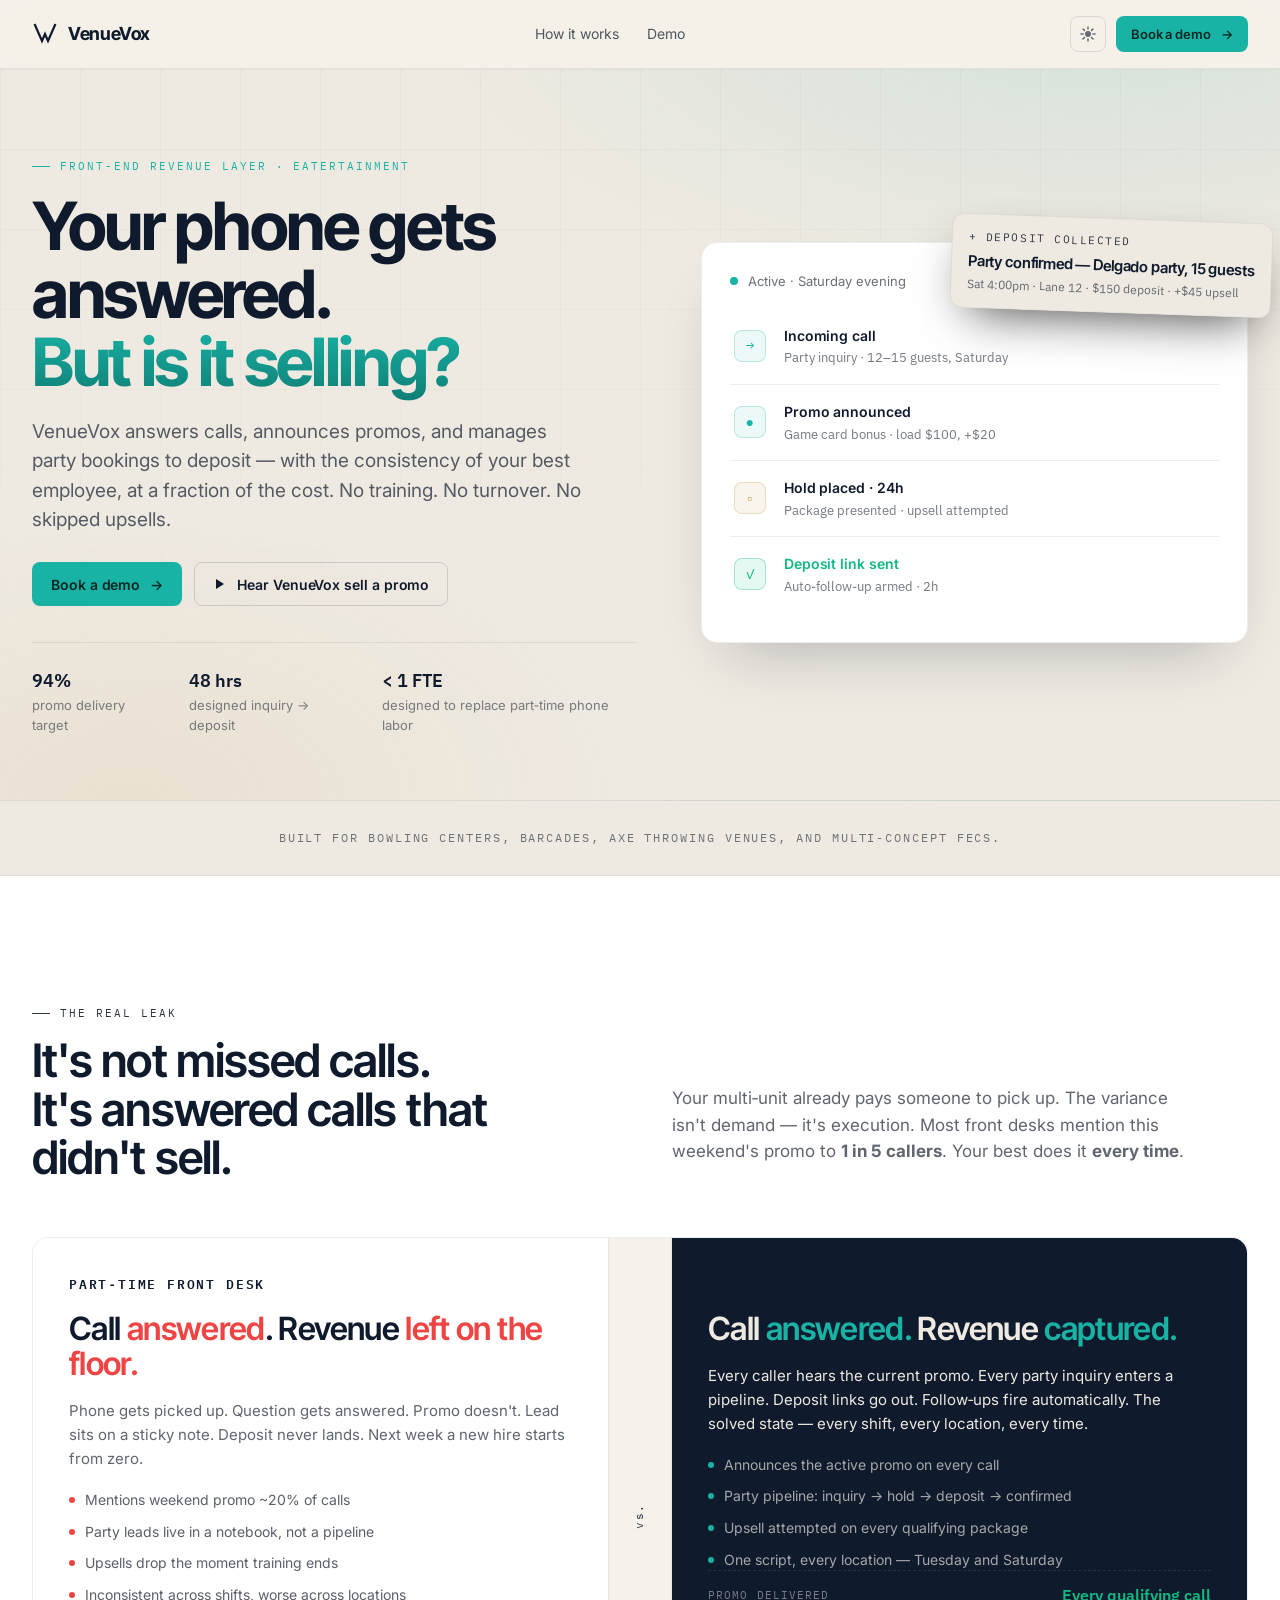
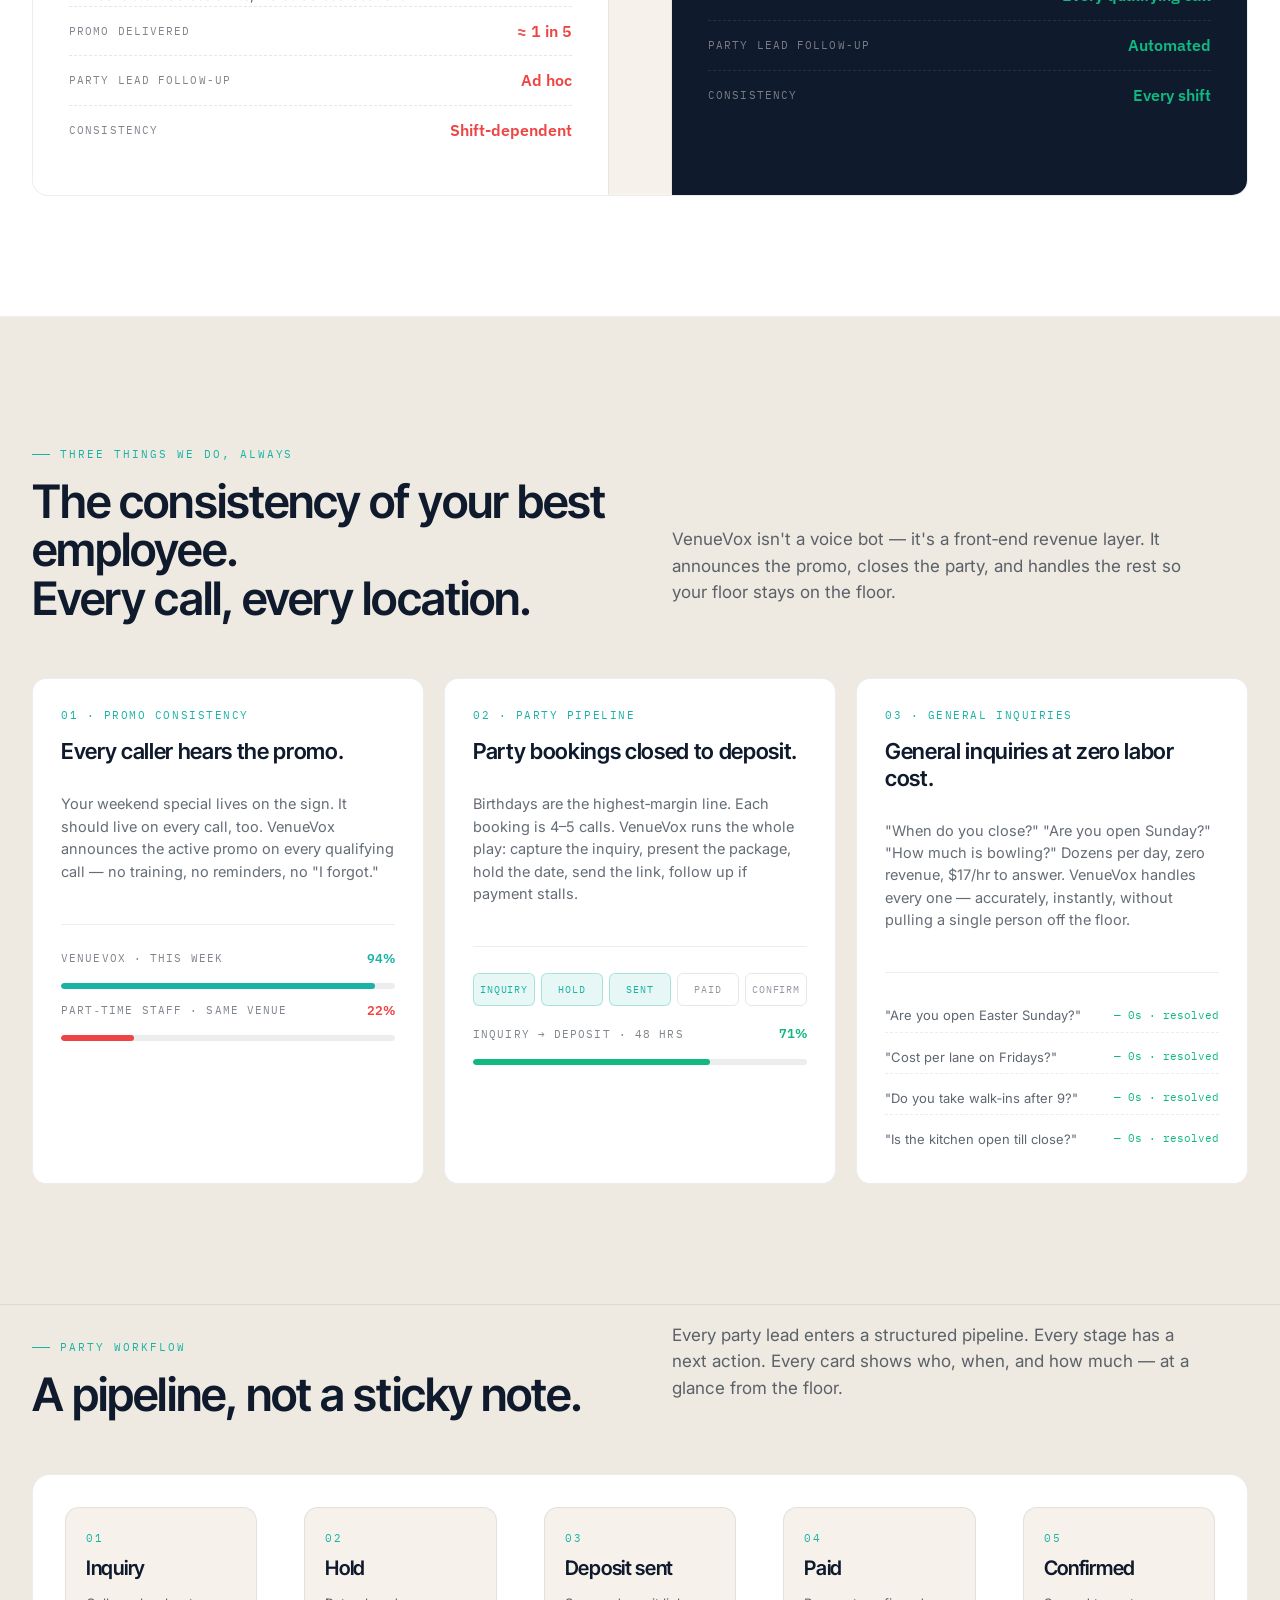
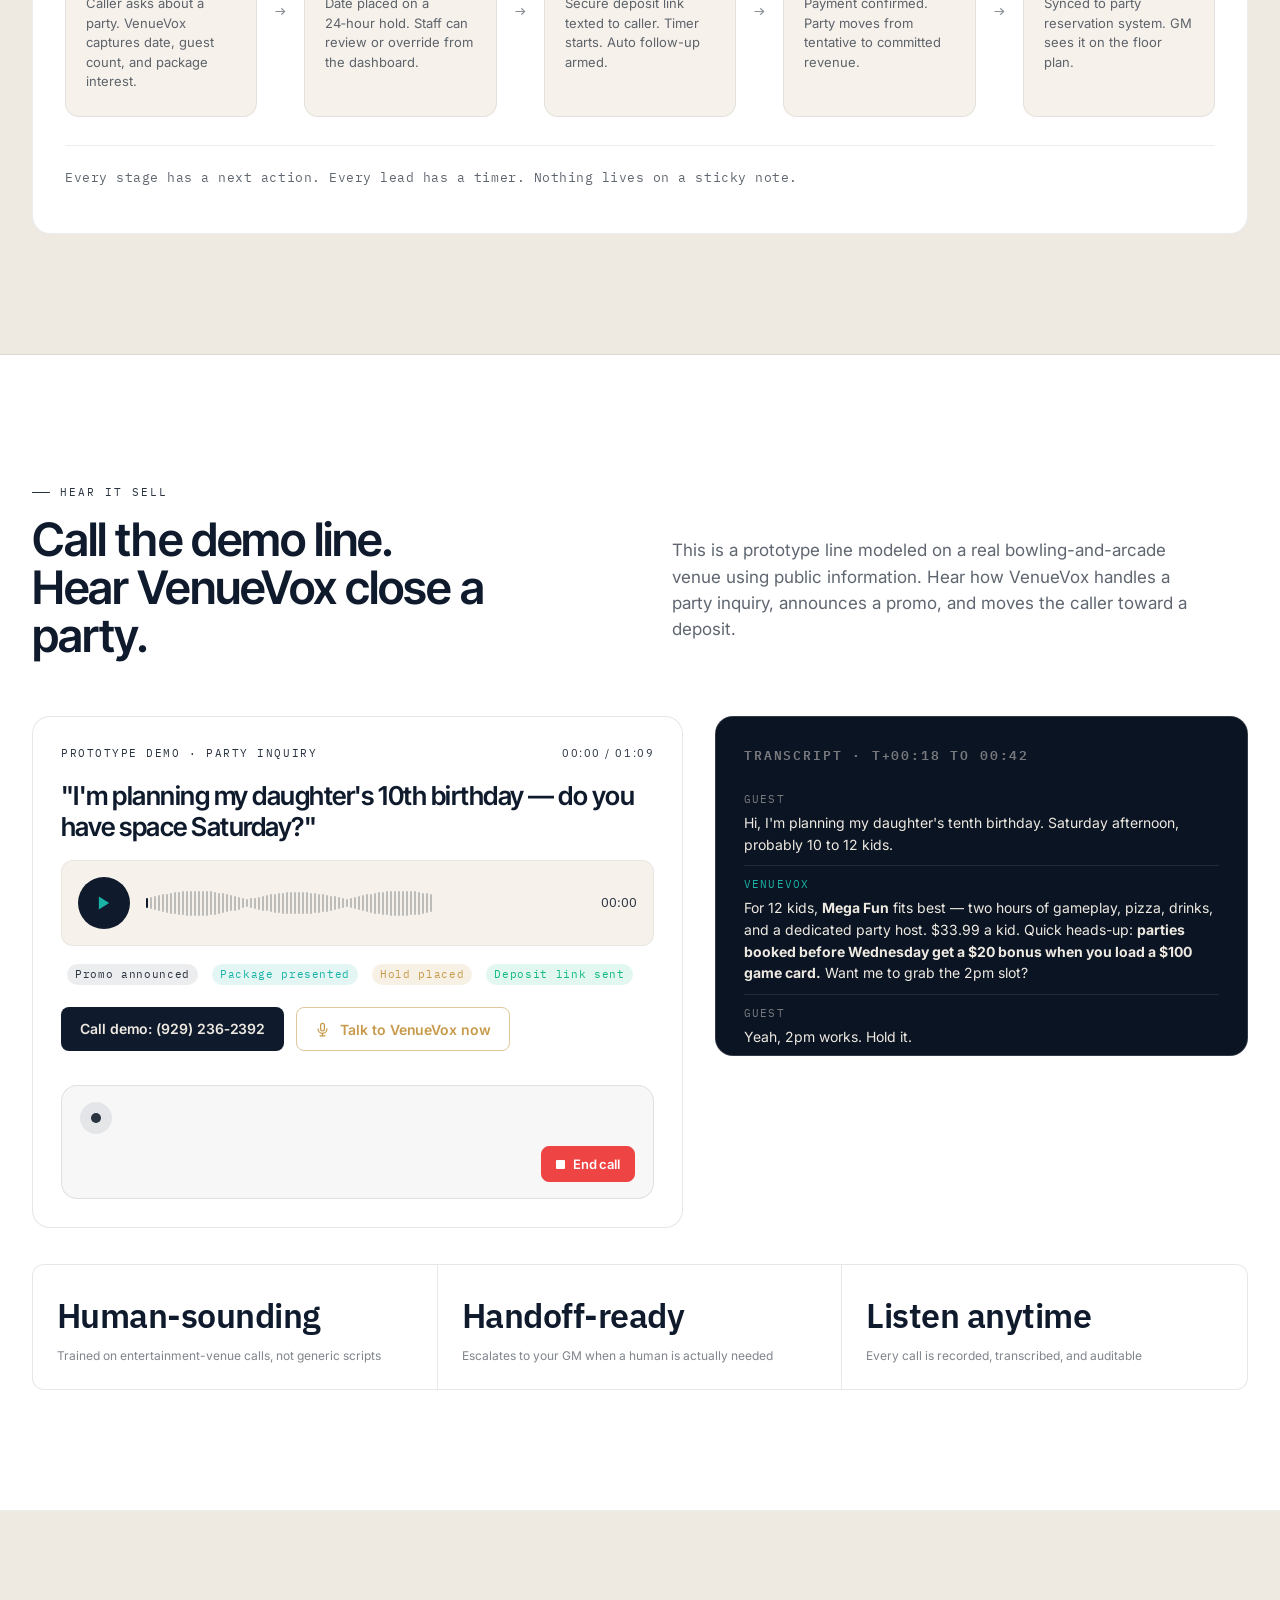
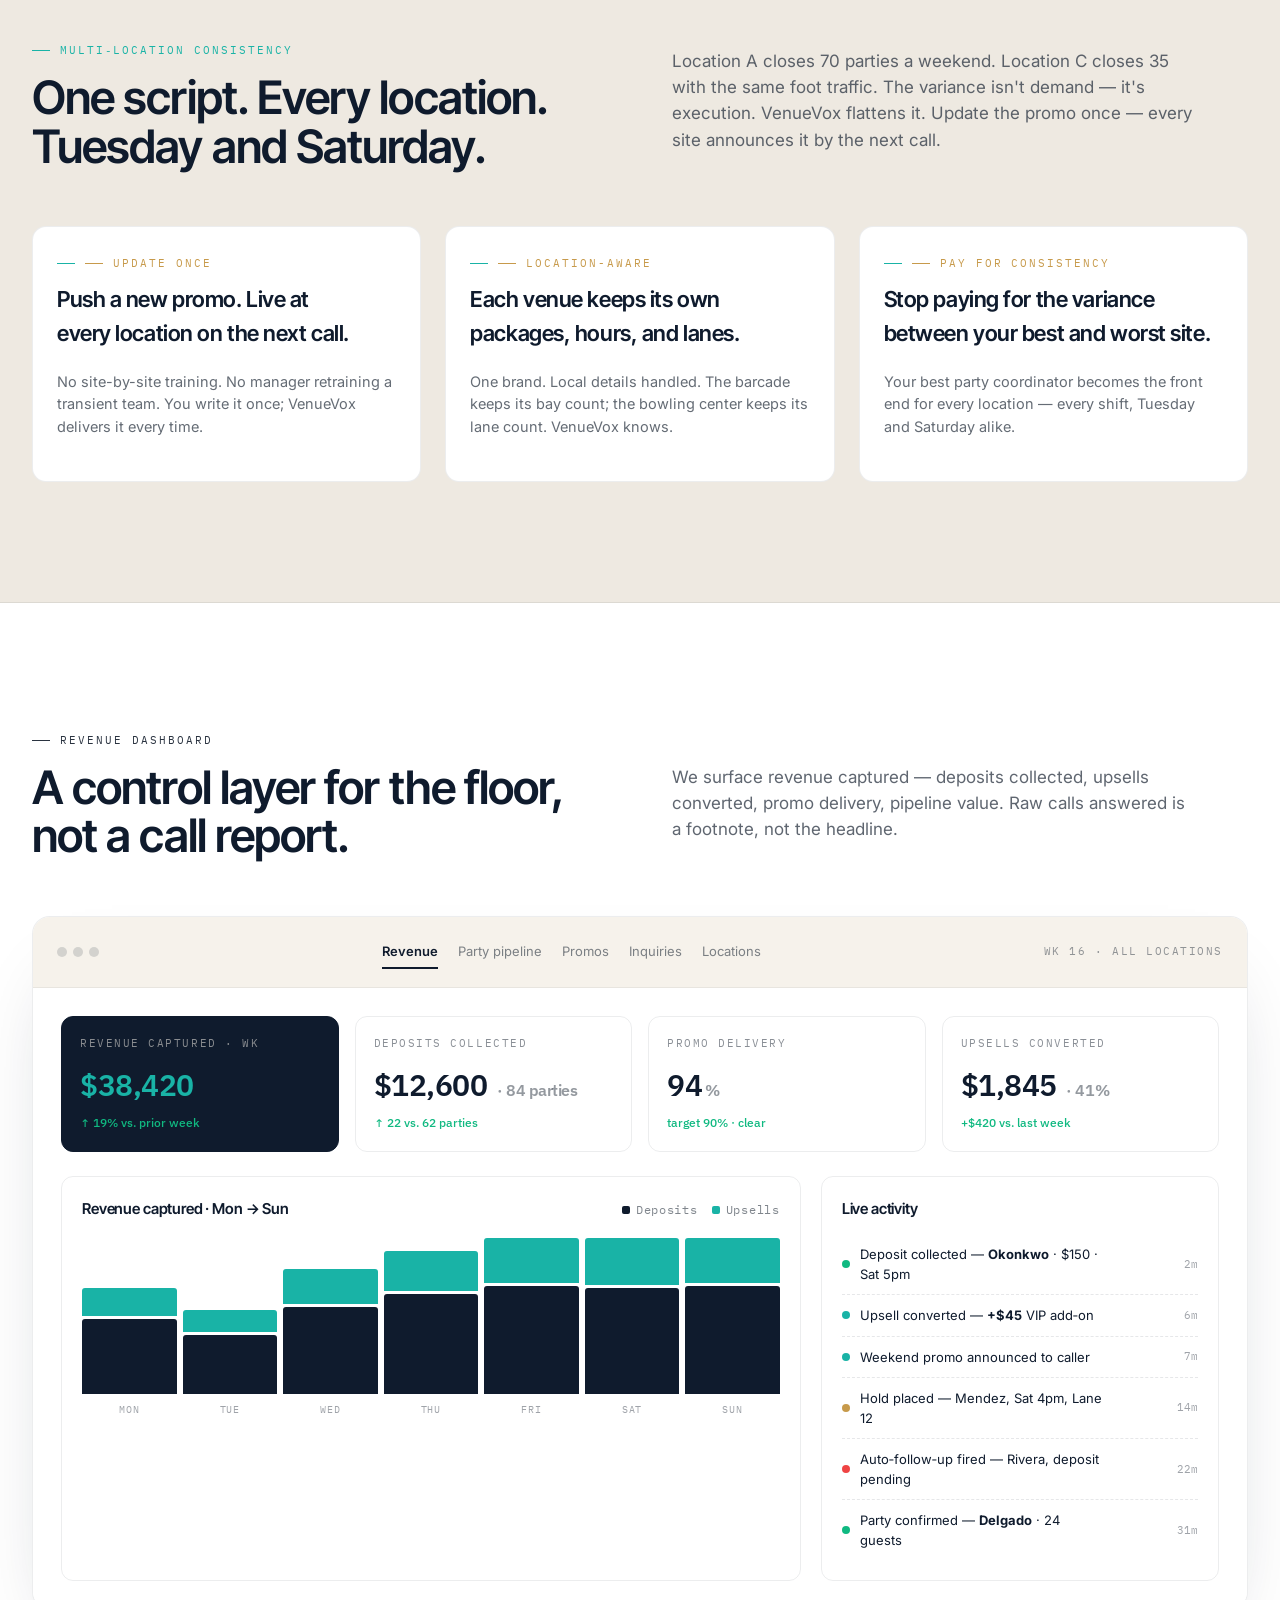
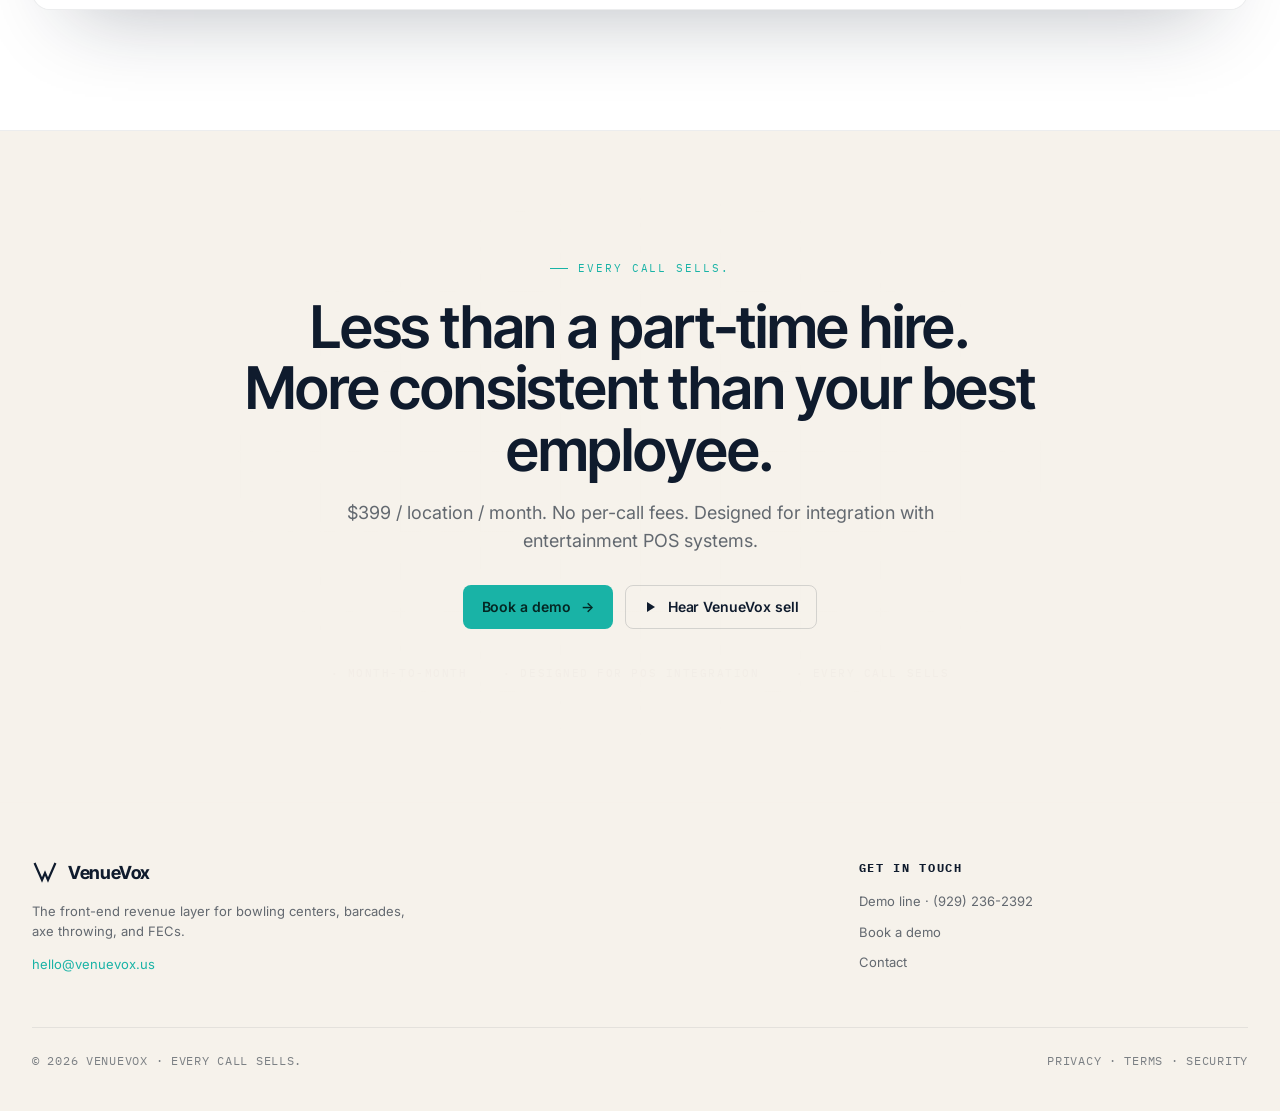
==== commit 2f0c6941: "Add in-browser voice demo via Vapi Web SDK Adds a brass-outlined "Talk to VenueVox now" secondary CT" ====
--- a/index.html
+++ b/index.html
@@ -357,8 +357,45 @@
           <span class="tag" style="background:rgba(16,185,129,.12); color:var(--emerald)">Deposit link sent</span>
         </div>
 
-        <div style="display:flex; gap:12px; margin-top:4px">
+        <div class="demo-actions">
           <a class="btn btn-dark" href="tel:+19292362392" id="callDemoBtn">Call demo: (929) 236‑2392</a>
+          <button
+            type="button"
+            class="btn btn-brass-outline"
+            id="liveCallBtn"
+            data-vapi-assistant-id="8d3b3414-c6c0-4d0a-af5f-5fb003646bda"
+          >
+            <svg class="mic-icon" width="15" height="15" viewBox="0 0 24 24" fill="none" stroke="currentColor" stroke-width="2" stroke-linecap="round" stroke-linejoin="round" aria-hidden="true">
+              <rect x="9" y="2" width="6" height="12" rx="3"/>
+              <path d="M5 11a7 7 0 0 0 14 0"/>
+              <line x1="12" y1="18" x2="12" y2="22"/>
+              <line x1="8" y1="22" x2="16" y2="22"/>
+            </svg>
+            <span class="btn-label">Talk to VenueVox now</span>
+          </button>
+        </div>
+
+        <div class="live-call" id="liveCallPanel" hidden aria-live="polite">
+          <div class="live-call-row">
+            <span class="live-call-indicator" data-state="idle" aria-hidden="true">
+              <span class="live-dot"></span>
+            </span>
+            <div class="live-call-body">
+              <div class="live-call-title" id="liveCallTitle">Connecting…</div>
+              <div class="live-call-sub" id="liveCallSub">Checking microphone access</div>
+            </div>
+            <div class="live-call-meter" id="liveCallMeter" aria-hidden="true">
+              <span></span><span></span><span></span><span></span><span></span>
+            </div>
+          </div>
+          <div class="live-call-actions">
+            <button type="button" class="btn-link" id="liveCallDismissBtn" hidden>Dismiss</button>
+            <button type="button" class="btn-link" id="liveCallRetryBtn" hidden>Try again</button>
+            <button type="button" class="btn btn-end-call" id="endCallBtn" hidden>
+              <span class="end-square" aria-hidden="true"></span>
+              End call
+            </button>
+          </div>
         </div>
       </div>
 
--- a/styles.css
+++ b/styles.css
@@ -200,6 +200,38 @@
   color: var(--ink);
 }
 
+/* Secondary CTA: brass outlined, distinct from filled-dark phone button */
+.btn-brass-outline {
+  background: transparent;
+  color: var(--brass);
+  border-color: rgba(199,154,75,.55);
+}
+.btn-brass-outline .mic-icon {
+  flex: none;
+  transition: transform .2s ease;
+}
+.btn-brass-outline:hover {
+  background: rgba(199,154,75,.10);
+  border-color: var(--brass);
+  color: #B8862F;
+}
+.btn-brass-outline:hover .mic-icon { transform: scale(1.05); }
+.btn-brass-outline:focus-visible {
+  outline: 2px solid var(--brass);
+  outline-offset: 2px;
+}
+.btn-brass-outline[disabled] {
+  opacity: .55;
+  cursor: not-allowed;
+  transform: none;
+}
+.btn-brass-outline[disabled]:hover {
+  background: transparent;
+  border-color: rgba(199,154,75,.55);
+  color: var(--brass);
+  transform: none;
+}
+
 .btn-sm {
   height: 36px;
   padding: 0 14px;
@@ -865,6 +897,180 @@
   margin-left: 6px;
 }
 .tag.brass { background: rgba(199,154,75,.14); color: var(--brass); }
+
+/* Demo CTA row + live-call panel */
+.demo-actions {
+  display: flex;
+  gap: 12px;
+  margin-top: 4px;
+  flex-wrap: wrap;
+}
+
+.live-call {
+  margin-top: 16px;
+  padding: 16px 18px;
+  border-radius: var(--r-2xl);
+  border: 1px solid rgba(15,27,45,.10);
+  background: rgba(15,27,45,.03);
+  display: flex;
+  flex-direction: column;
+  gap: 12px;
+  animation: liveCallIn .25s ease-out;
+}
+.live-call[data-state="error"] {
+  border-color: rgba(239,68,68,.30);
+  background: rgba(239,68,68,.06);
+}
+.live-call[data-state="active"] {
+  border-color: rgba(25,179,166,.35);
+  background: rgba(25,179,166,.06);
+}
+@keyframes liveCallIn {
+  from { opacity: 0; transform: translateY(-4px); }
+  to   { opacity: 1; transform: translateY(0); }
+}
+
+.live-call-row {
+  display: flex;
+  align-items: center;
+  gap: 14px;
+}
+.live-call-indicator {
+  width: 32px;
+  height: 32px;
+  border-radius: 999px;
+  display: inline-flex;
+  align-items: center;
+  justify-content: center;
+  flex: none;
+  background: rgba(15,27,45,.08);
+}
+.live-call-indicator .live-dot {
+  width: 10px;
+  height: 10px;
+  border-radius: 999px;
+  background: var(--graphite);
+}
+.live-call[data-state="connecting"] .live-call-indicator .live-dot,
+.live-call[data-state="requesting"] .live-call-indicator .live-dot {
+  background: var(--brass);
+  animation: liveDotPulse 1.1s ease-in-out infinite;
+}
+.live-call[data-state="active"] .live-call-indicator {
+  background: rgba(25,179,166,.18);
+}
+.live-call[data-state="active"] .live-call-indicator .live-dot {
+  background: var(--teal);
+  animation: liveDotPulse .9s ease-in-out infinite;
+}
+.live-call[data-state="error"] .live-call-indicator {
+  background: rgba(239,68,68,.14);
+}
+.live-call[data-state="error"] .live-call-indicator .live-dot {
+  background: var(--coral);
+}
+@keyframes liveDotPulse {
+  0%, 100% { transform: scale(1);   box-shadow: 0 0 0 0   rgba(25,179,166,.55); }
+  50%      { transform: scale(1.15); box-shadow: 0 0 0 8px rgba(25,179,166,0); }
+}
+
+.live-call-body {
+  flex: 1;
+  min-width: 0;
+}
+.live-call-title {
+  font-weight: 600;
+  font-size: 14px;
+  color: var(--navy);
+  letter-spacing: -.01em;
+}
+.live-call-sub {
+  font-size: 12.5px;
+  color: rgba(42,51,64,.68);
+  margin-top: 2px;
+}
+.live-call-sub a {
+  color: var(--navy);
+  text-decoration: underline;
+  text-underline-offset: 2px;
+}
+.live-call[data-state="error"] .live-call-title { color: #B91C1C; }
+.live-call[data-state="error"] .live-call-sub   { color: rgba(127,29,29,.85); }
+
+.live-call-meter {
+  display: none;
+  align-items: flex-end;
+  gap: 3px;
+  height: 24px;
+  flex: none;
+}
+.live-call[data-state="active"] .live-call-meter { display: inline-flex; }
+.live-call-meter span {
+  width: 3px;
+  height: 4px;
+  border-radius: 2px;
+  background: var(--teal);
+  transition: height .12s ease-out, opacity .2s ease;
+  opacity: .55;
+}
+
+.live-call-actions {
+  display: flex;
+  gap: 14px;
+  align-items: center;
+  justify-content: flex-end;
+  flex-wrap: wrap;
+}
+
+.btn-link {
+  background: none;
+  border: 0;
+  padding: 0;
+  font: inherit;
+  font-size: 13px;
+  color: var(--graphite);
+  text-decoration: underline;
+  text-underline-offset: 3px;
+  cursor: pointer;
+}
+.btn-link:hover { color: var(--navy); }
+.btn-link:focus-visible {
+  outline: 2px solid var(--brass);
+  outline-offset: 3px;
+  border-radius: 2px;
+}
+
+.btn-end-call {
+  background: var(--coral);
+  color: #fff;
+  border-color: var(--coral);
+  height: 36px;
+  padding: 0 14px;
+  font-size: 13px;
+  display: inline-flex;
+  align-items: center;
+  gap: 8px;
+}
+.btn-end-call:hover { background: #DC2626; border-color: #DC2626; }
+.btn-end-call .end-square {
+  width: 9px;
+  height: 9px;
+  background: currentColor;
+  border-radius: 1px;
+  display: inline-block;
+}
+
+/* Dark theme variants for the live-call panel */
+body:not(.theme-day) .live-call {
+  border-color: rgba(238,233,225,.10);
+  background: rgba(238,233,225,.04);
+}
+body:not(.theme-day) .live-call-title { color: var(--ink); }
+body:not(.theme-day) .live-call-sub   { color: var(--ink-mute); }
+body:not(.theme-day) .live-call-sub a { color: var(--ink); }
+body:not(.theme-day) .live-call-indicator { background: rgba(238,233,225,.08); }
+body:not(.theme-day) .live-call[data-state="error"] .live-call-title { color: #FCA5A5; }
+body:not(.theme-day) .live-call[data-state="error"] .live-call-sub   { color: rgba(252,165,165,.85); }
 
 /* Demo transcript */
 .demo-transcript {
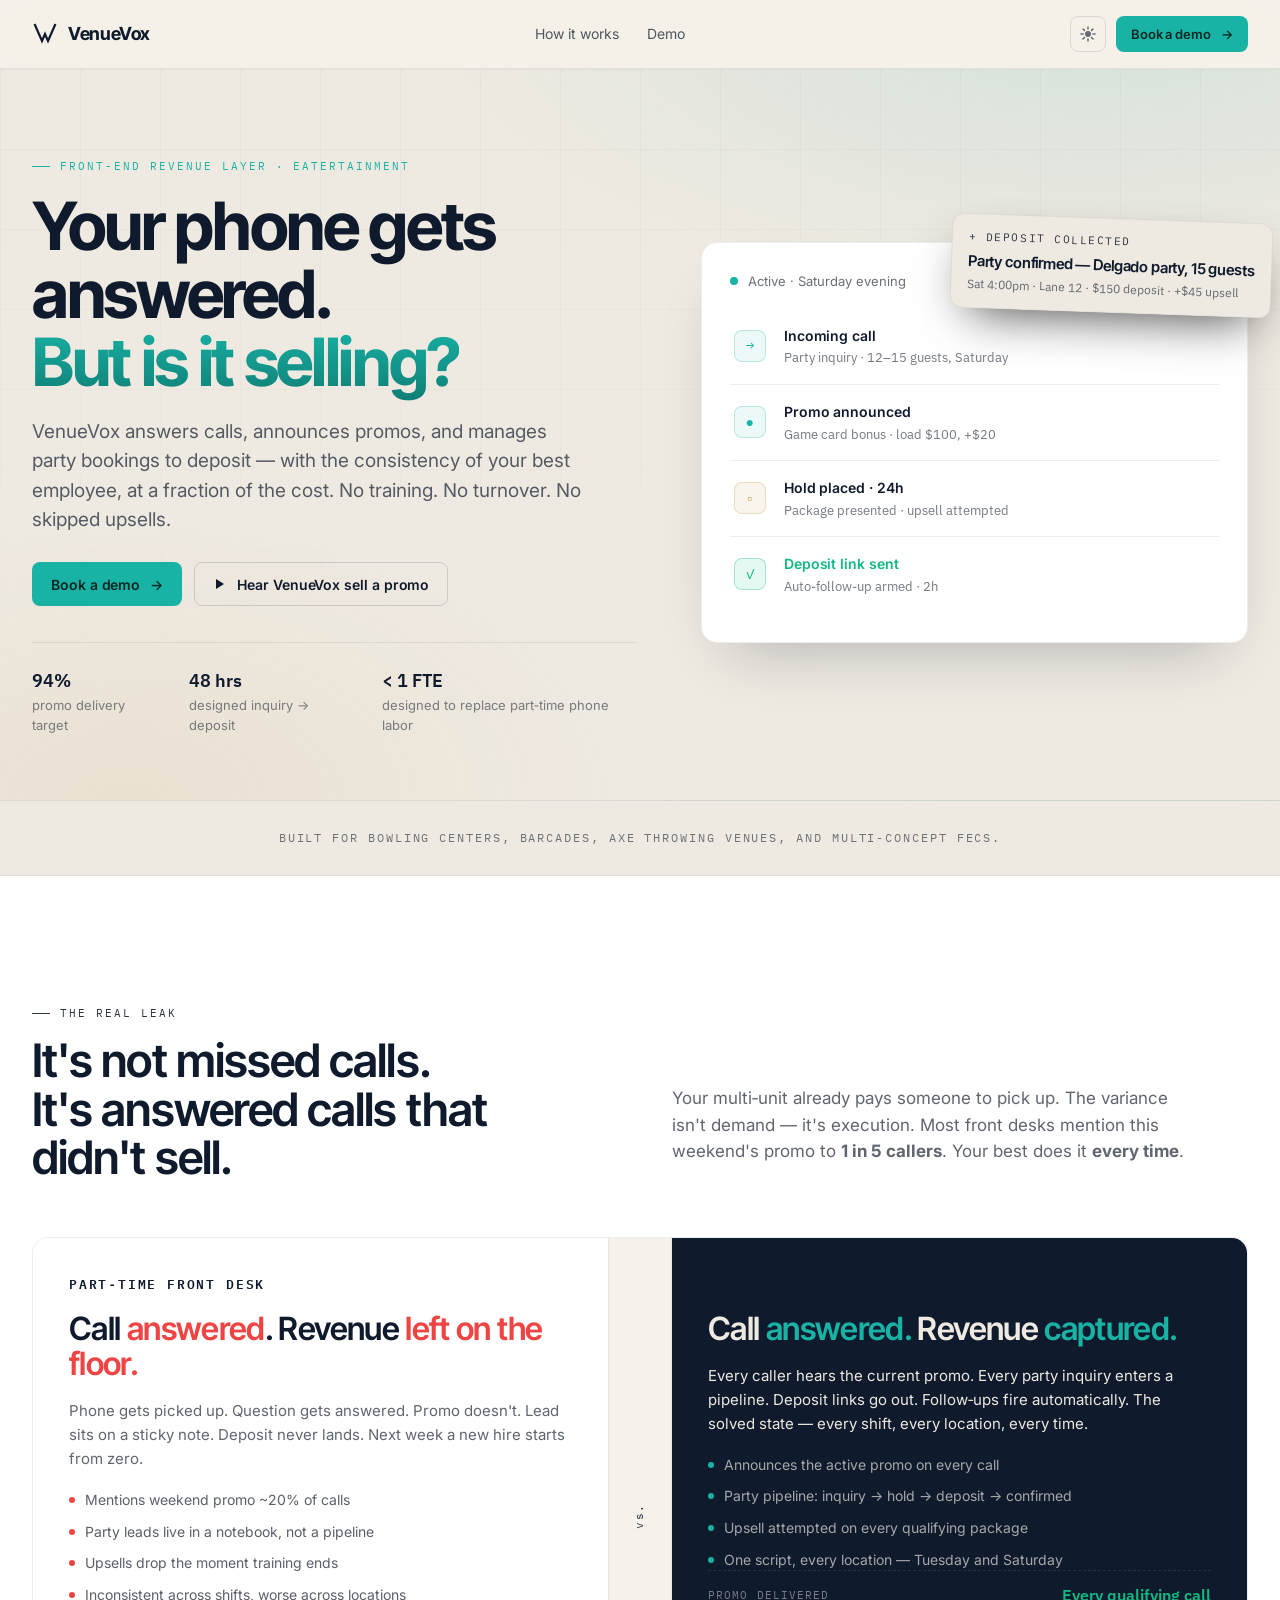
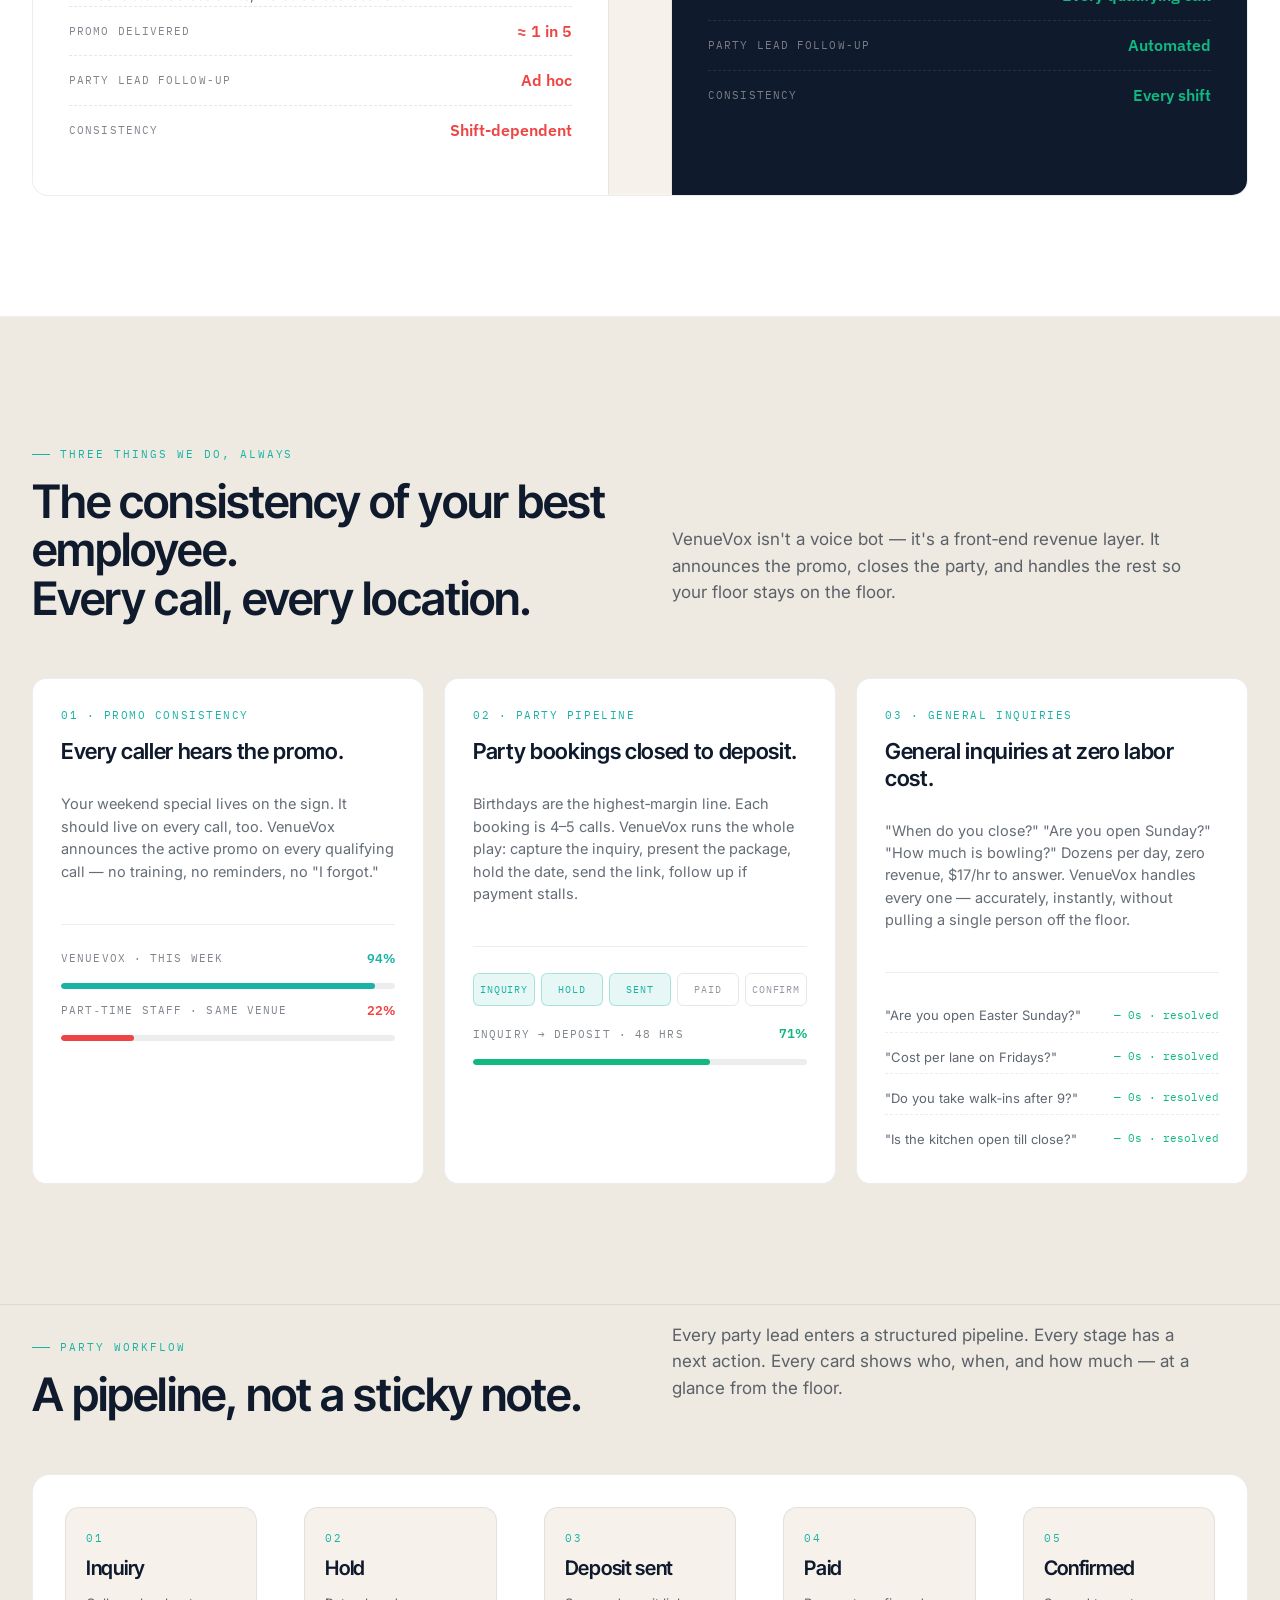
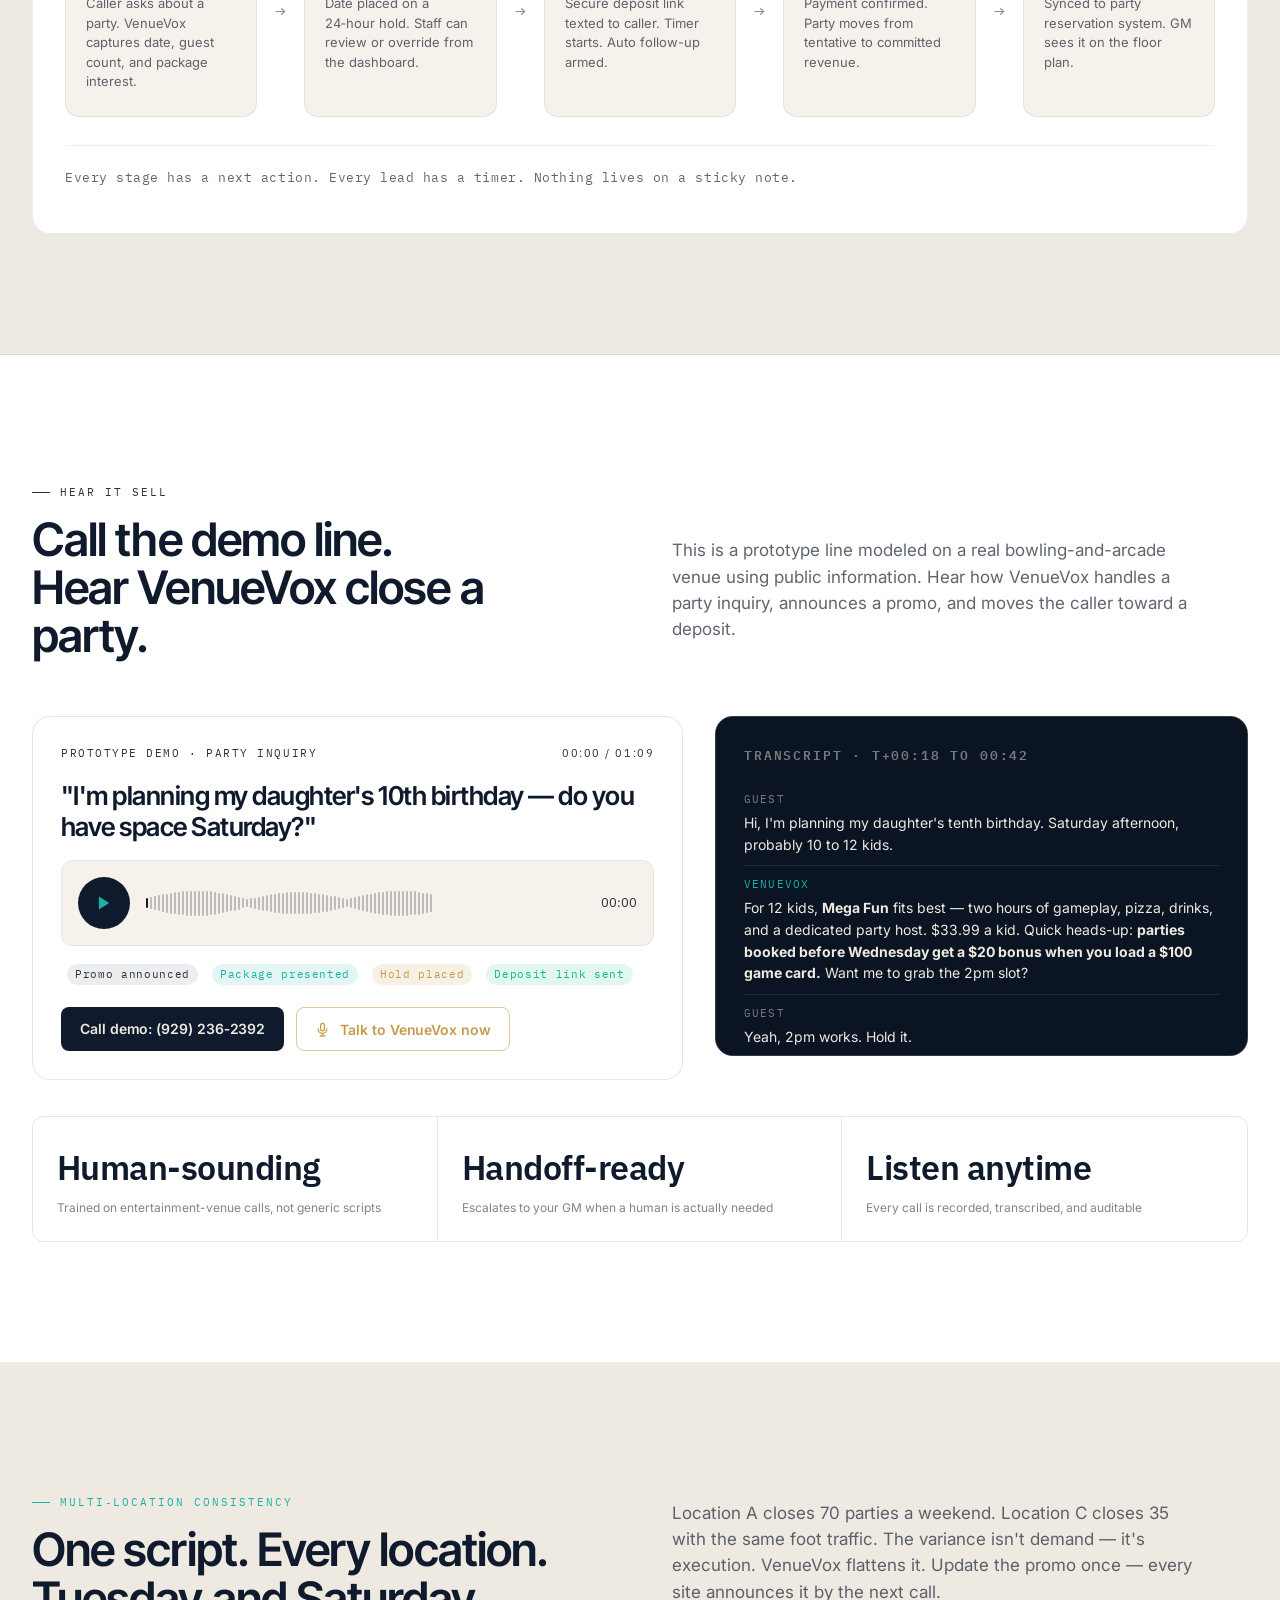
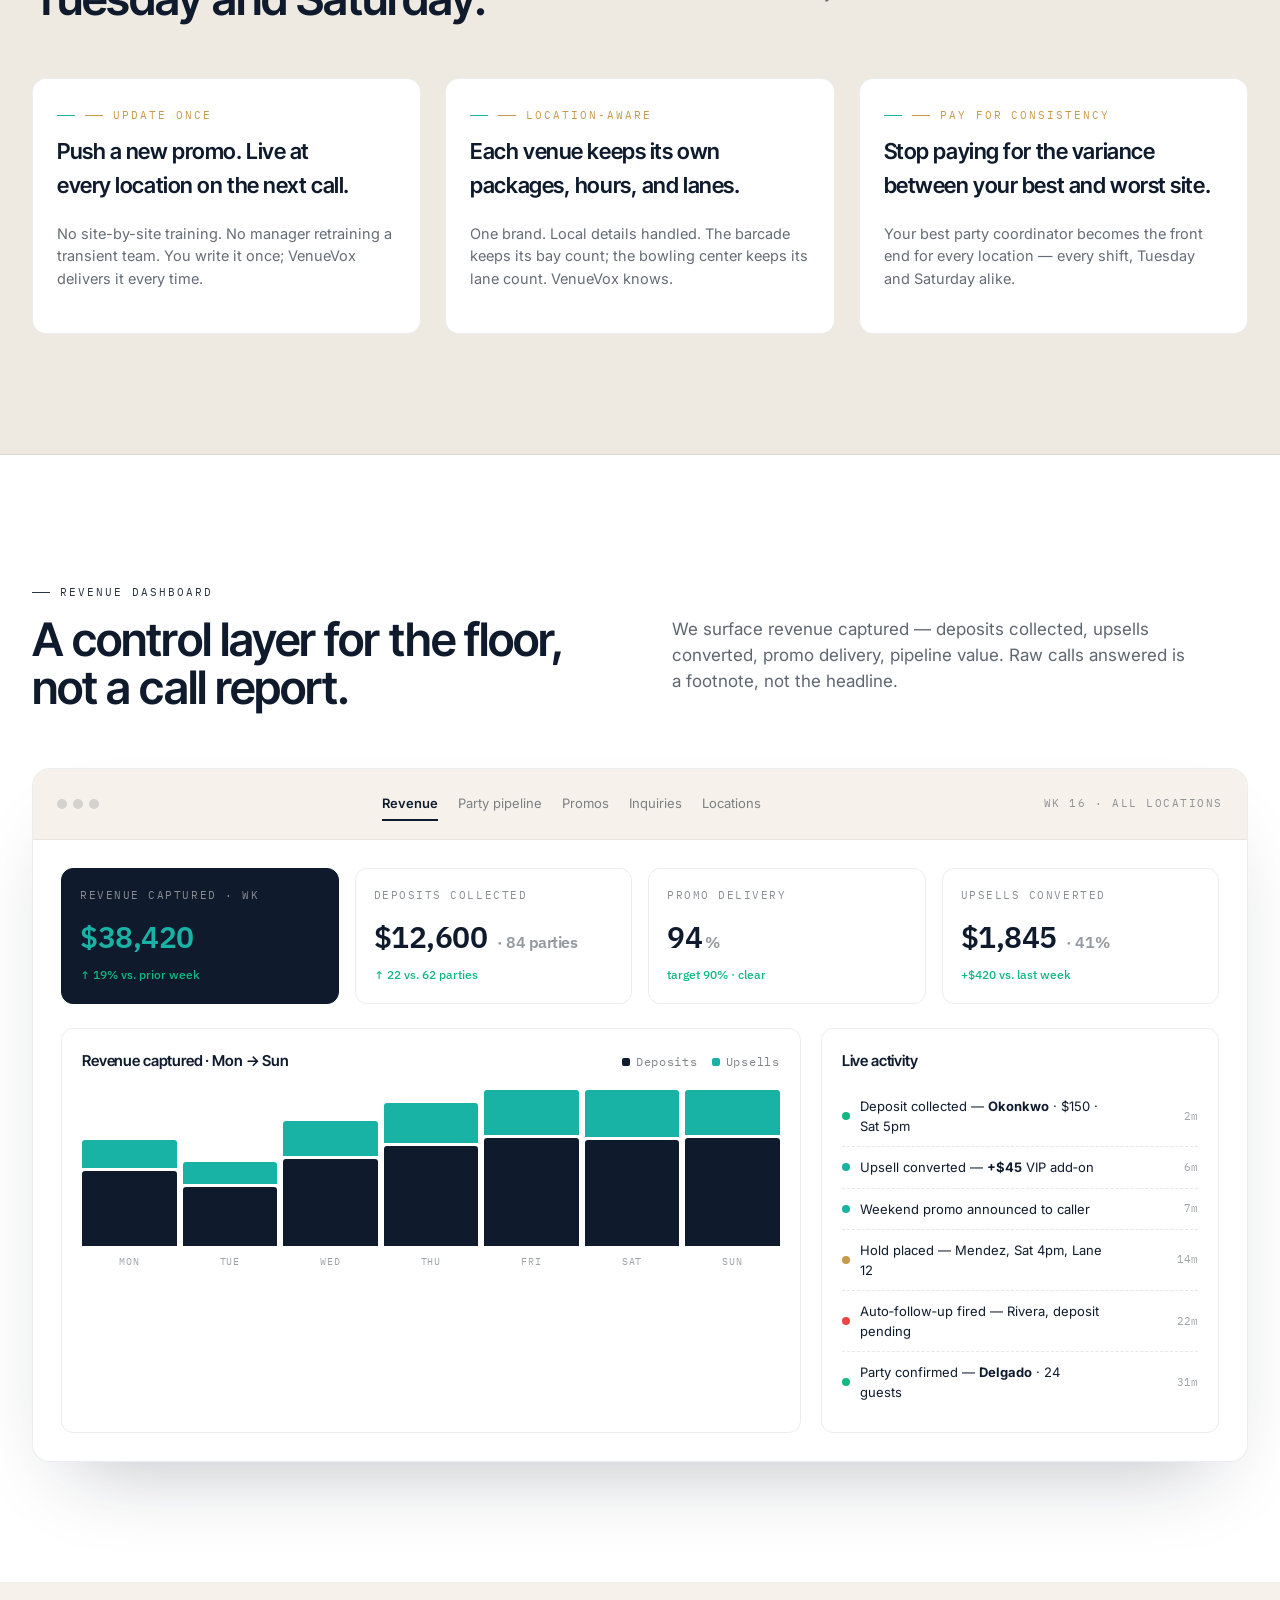
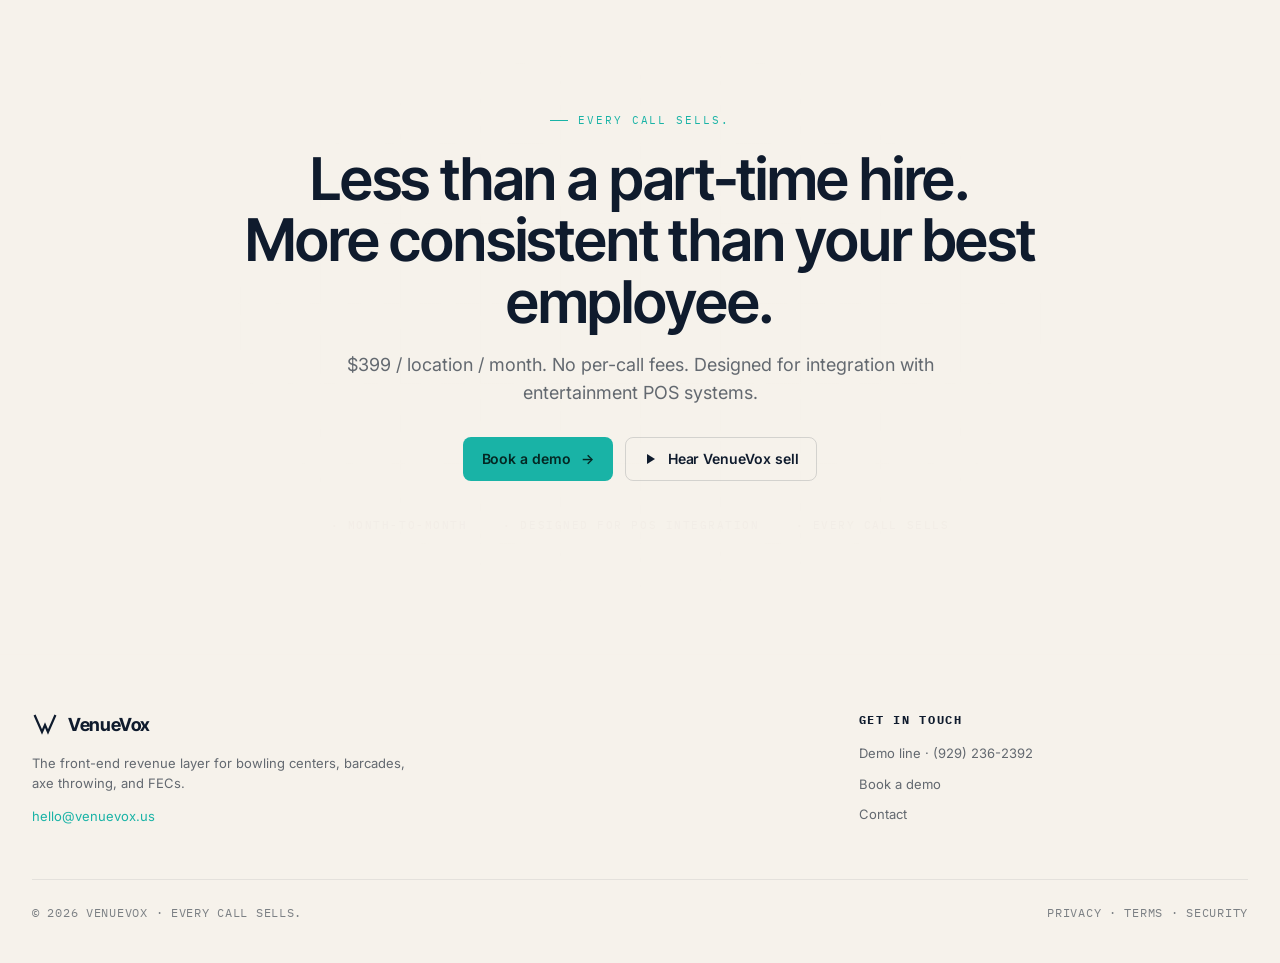
==== commit 19cbea61: "Show booking CTA after live call ends Replace the post-call "Thanks for trying" message with a prima" ====
--- a/index.html
+++ b/index.html
@@ -391,6 +391,15 @@
           <div class="live-call-actions">
             <button type="button" class="btn-link" id="liveCallDismissBtn" hidden>Dismiss</button>
             <button type="button" class="btn-link" id="liveCallRetryBtn" hidden>Try again</button>
+            <button
+              type="button"
+              class="btn btn-primary btn-sm"
+              id="liveCallBookBtn"
+              data-cal-link="aqsaf/venuevox"
+              data-cal-namespace="venuevox"
+              data-cal-config='{"layout":"month_view","useSlotsViewOnSmallScreen":"true"}'
+              hidden
+            >Book time here <span class="arrow">→</span></button>
             <button type="button" class="btn btn-end-call" id="endCallBtn" hidden>
               <span class="end-square" aria-hidden="true"></span>
               End call
--- a/styles.css
+++ b/styles.css
@@ -897,6 +897,9 @@
   margin-left: 6px;
 }
 .tag.brass { background: rgba(199,154,75,.14); color: var(--brass); }
+
+/* The [hidden] attribute must override our explicit display rules below */
+[hidden] { display: none !important; }
 
 /* Demo CTA row + live-call panel */
 .demo-actions {
